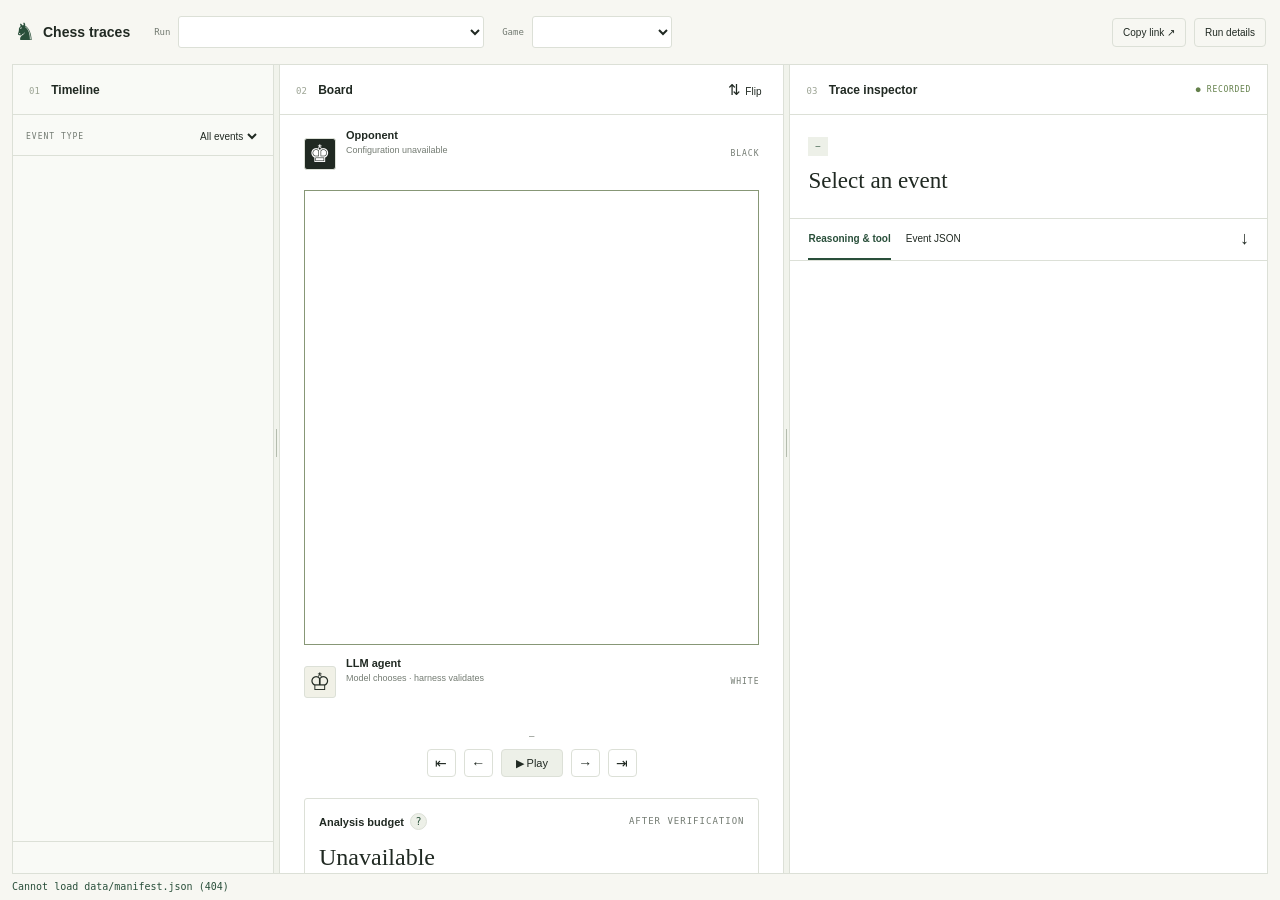
==== research_site/index.html @ 06b9b0dd "feat: add local chess trajectory viewer" ====
<!doctype html>
<html lang="en"><head><meta charset="utf-8"><meta name="viewport" content="width=device-width,initial-scale=1"><title>Chess traces</title><script>location.replace('viewer.html' + location.search + location.hash);</script></head>
<body><a href="viewer.html">Open chess traces</a></body></html>
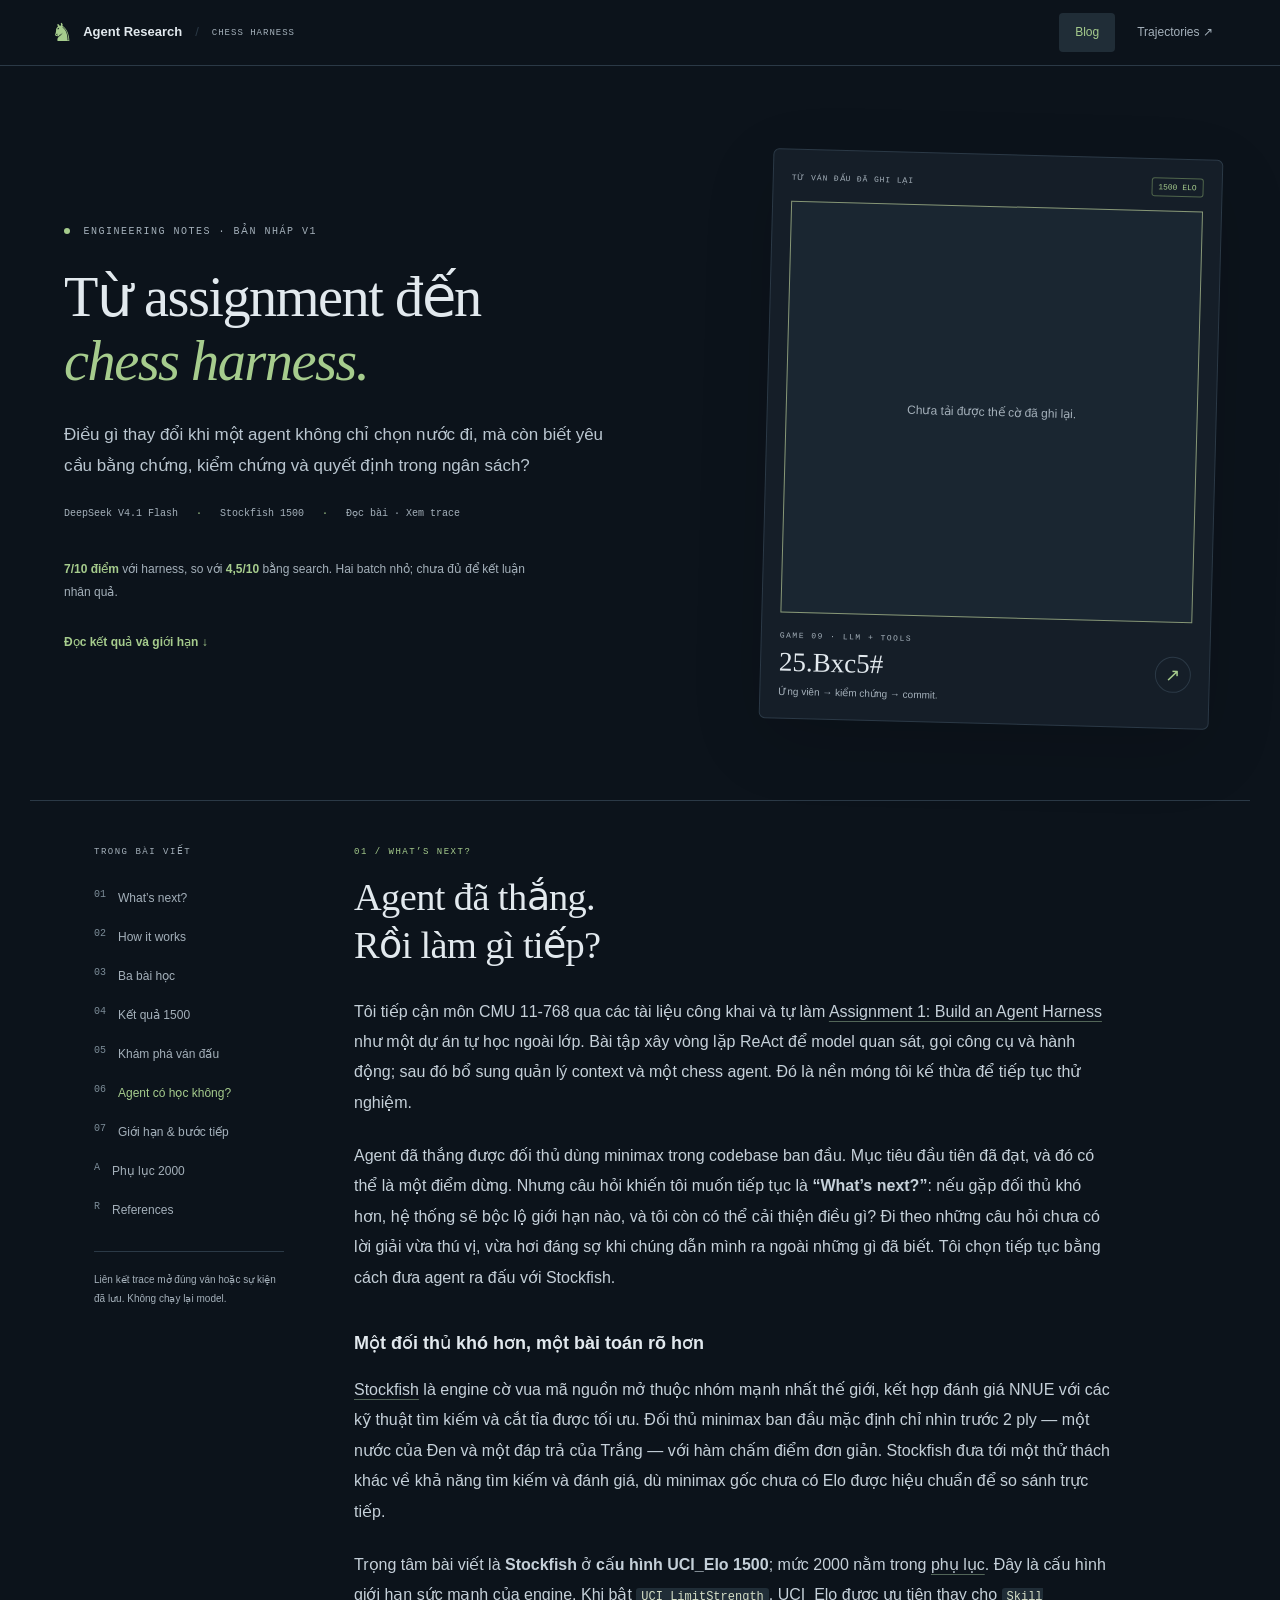
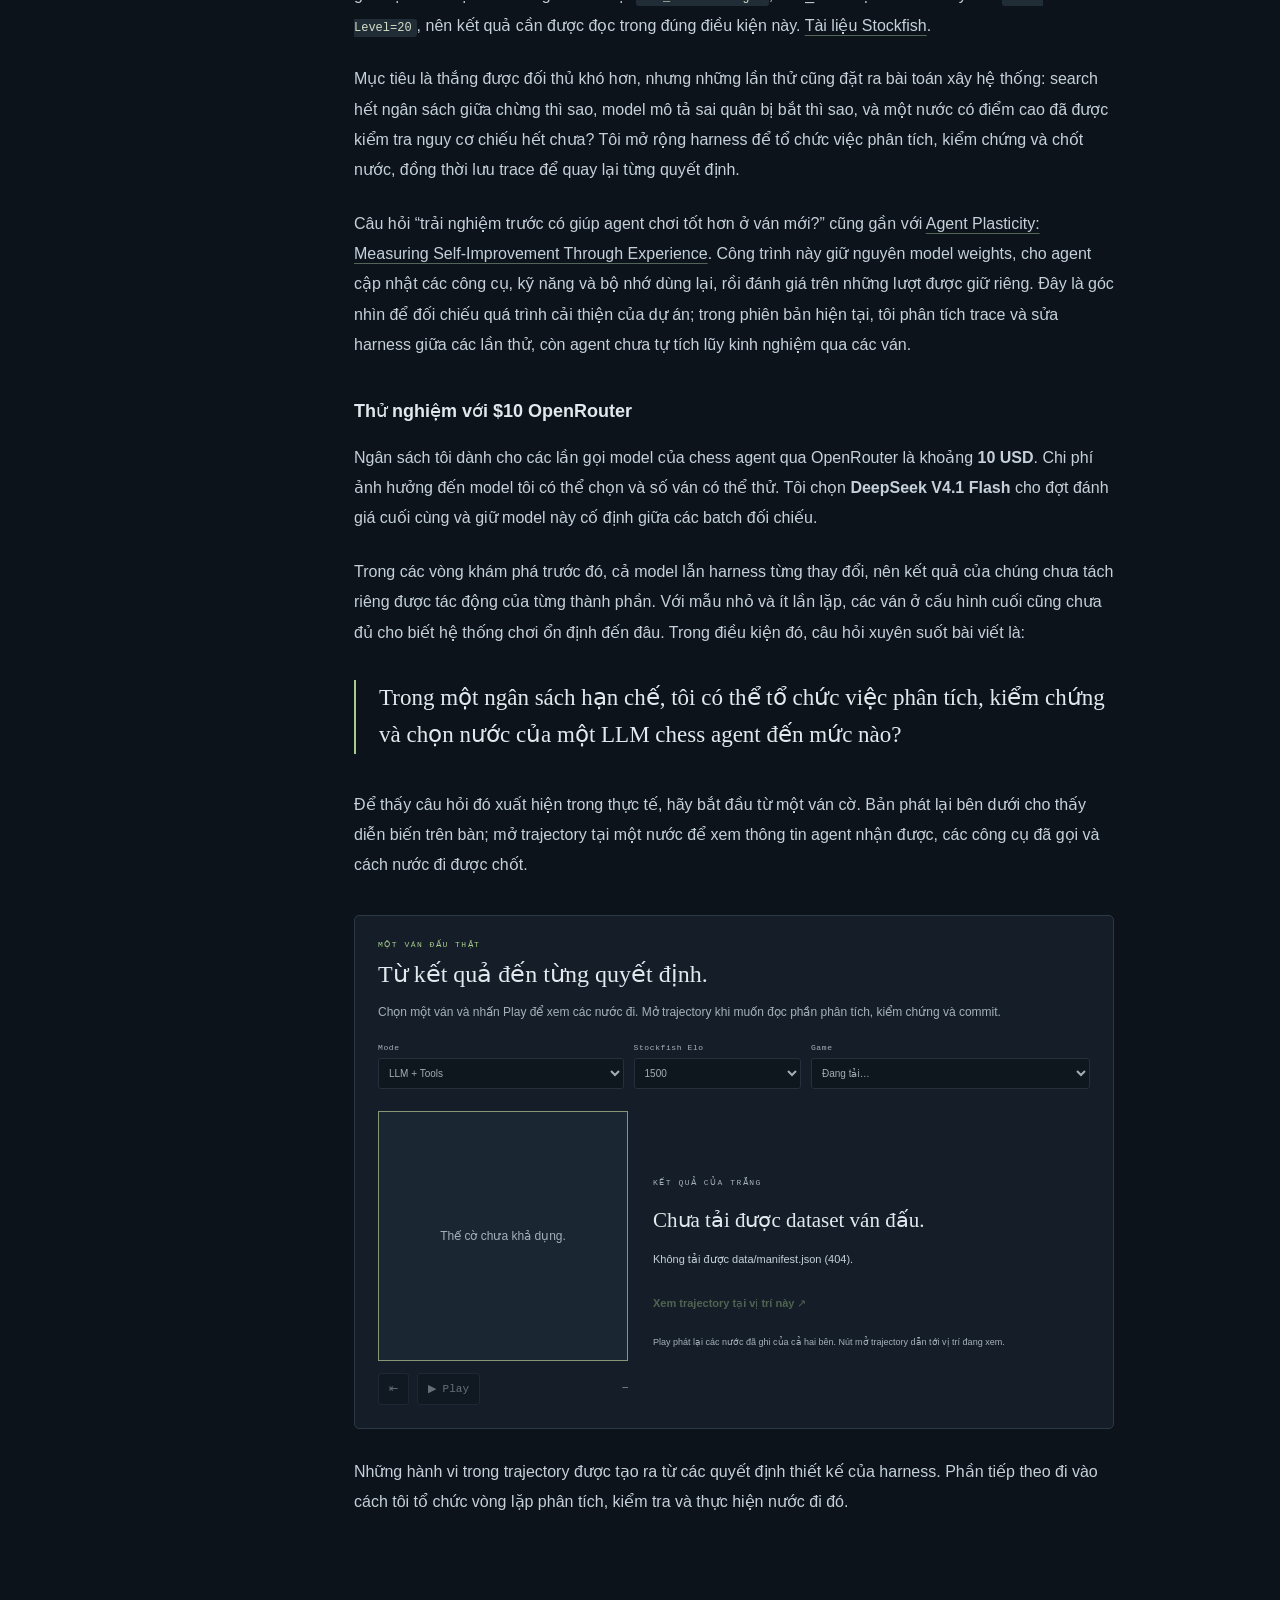
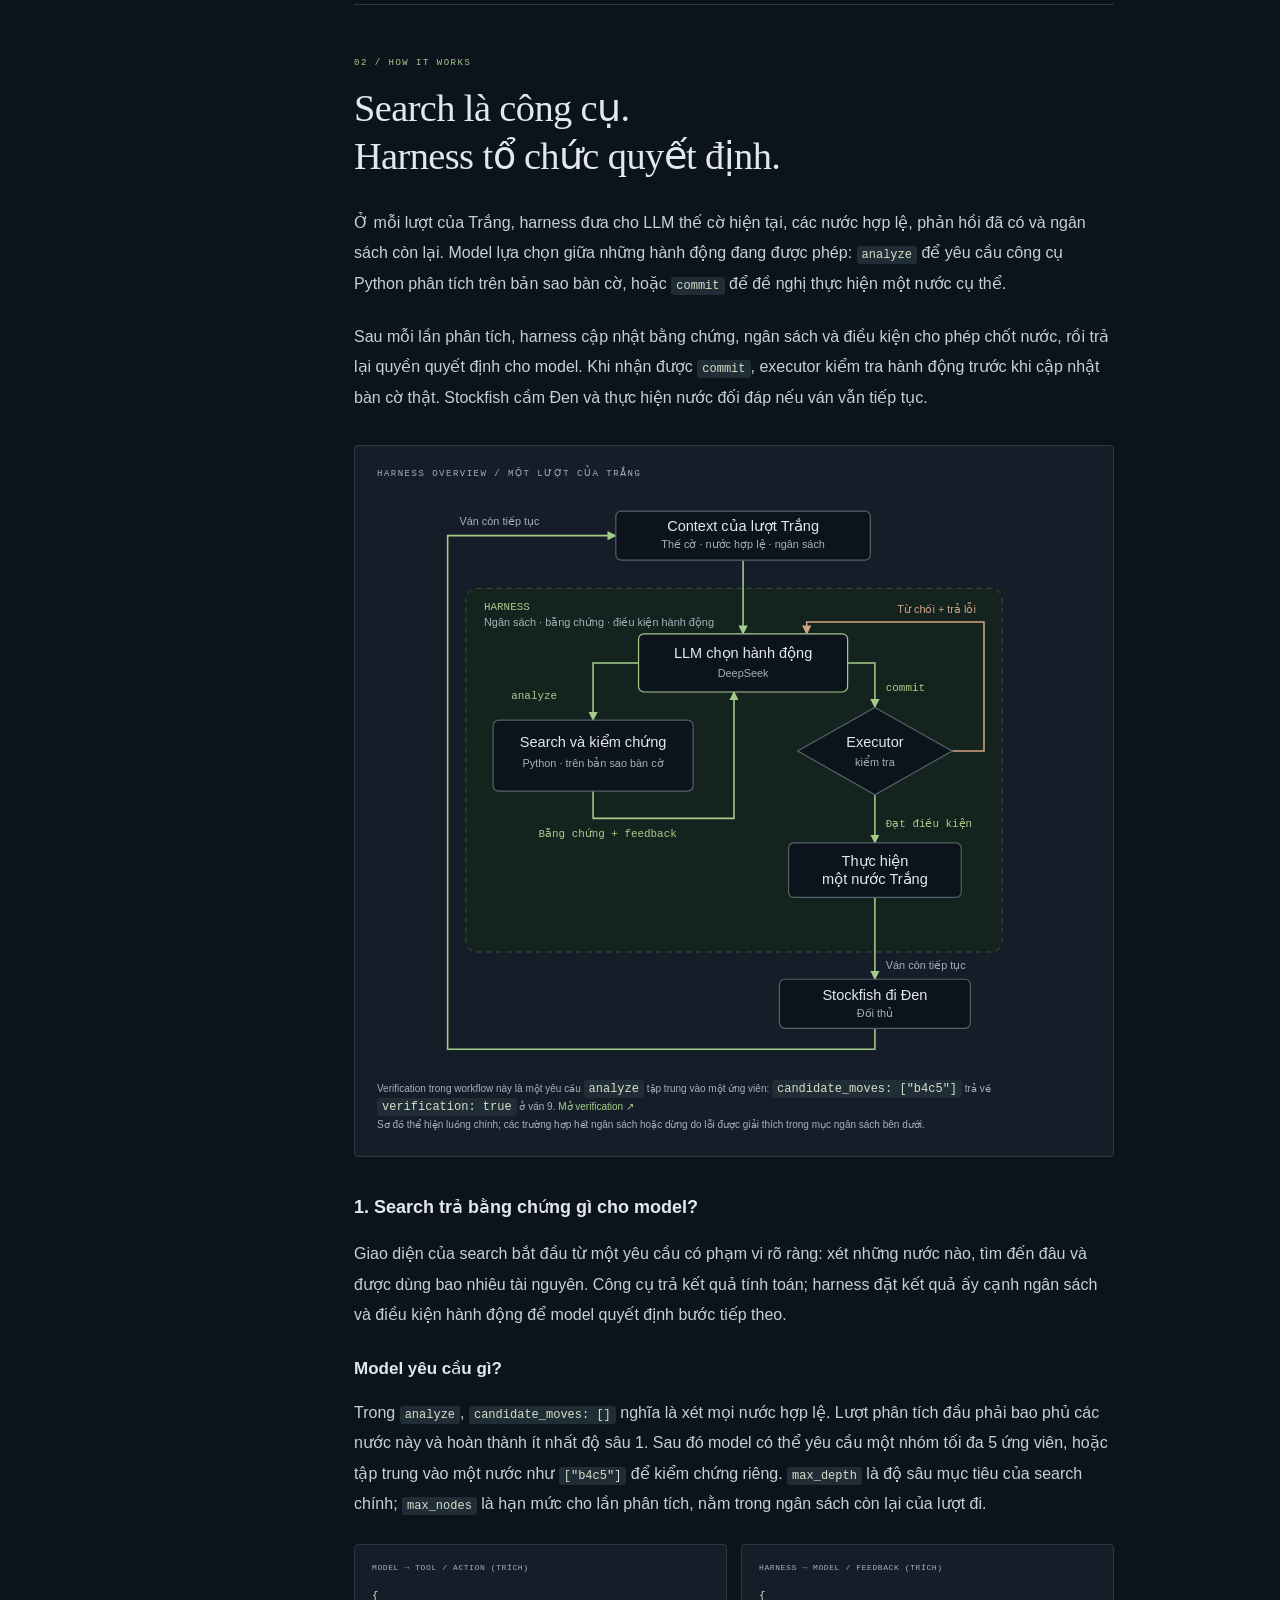
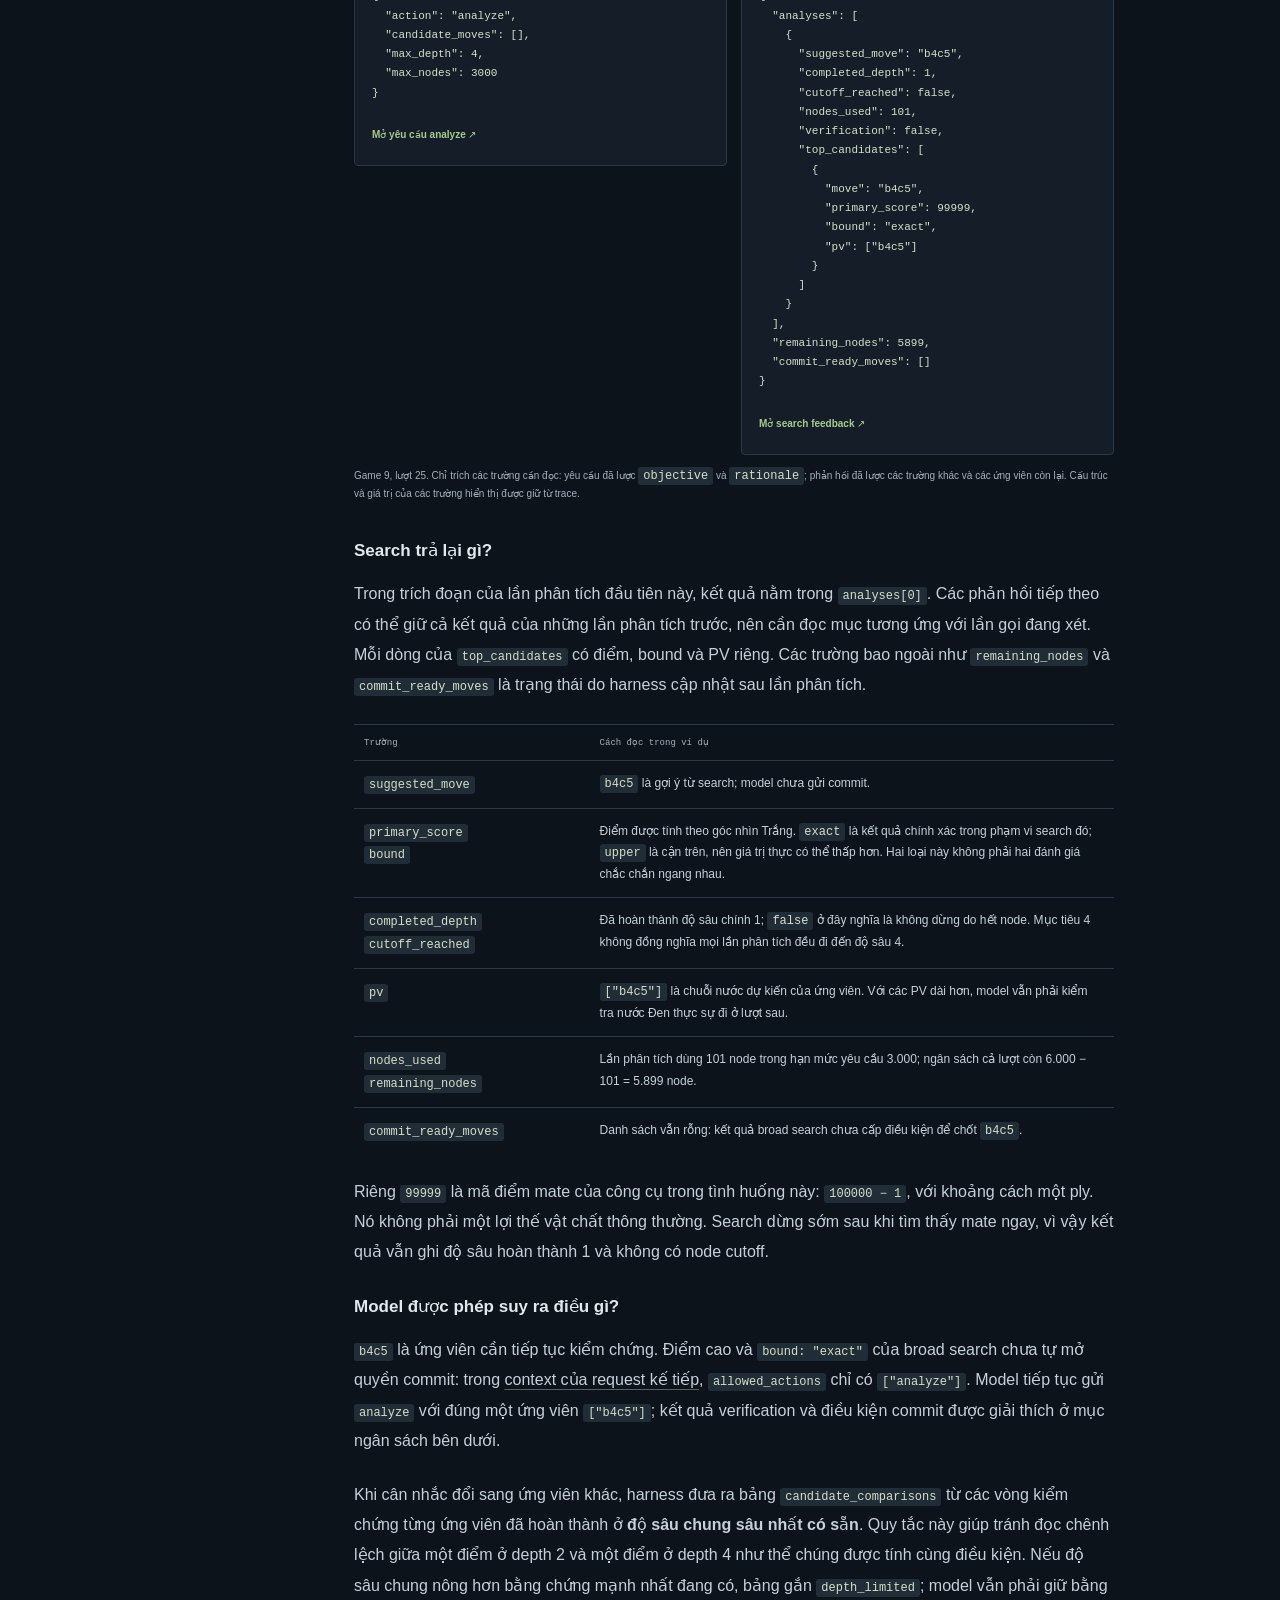
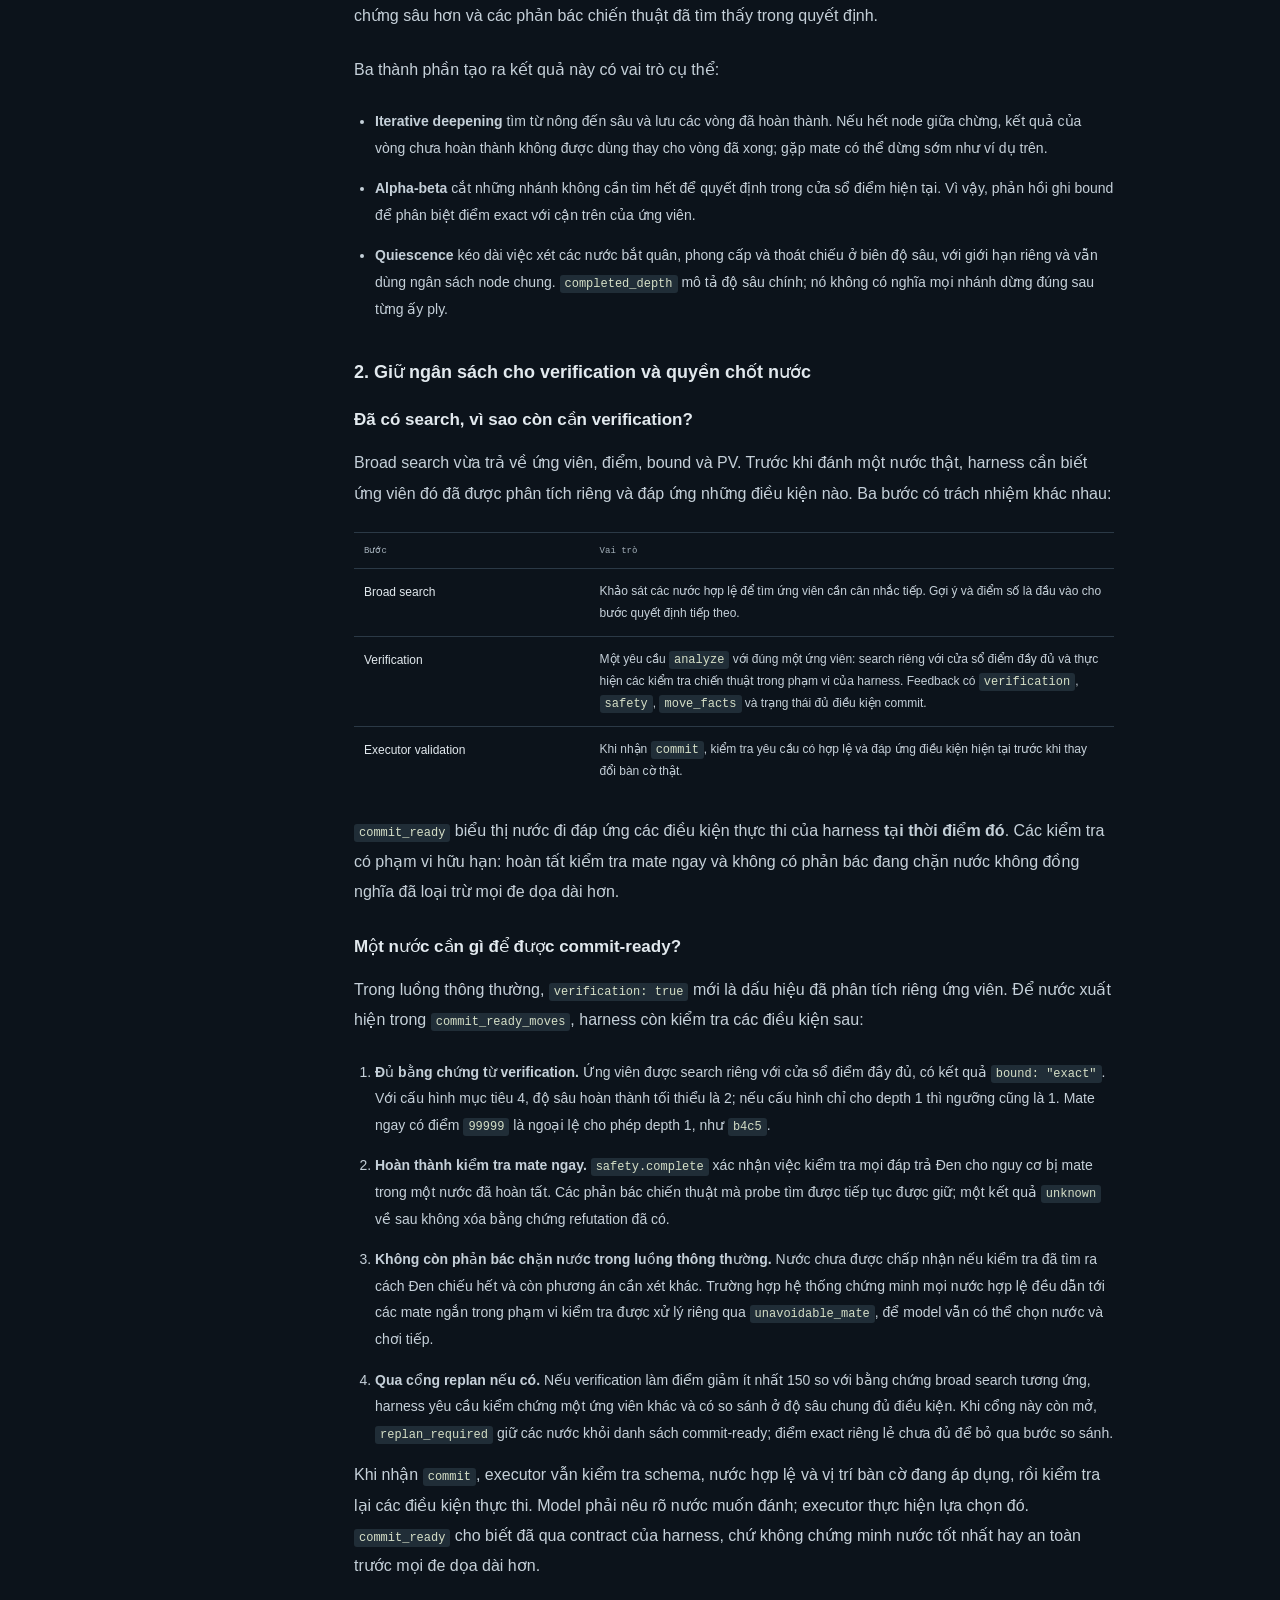
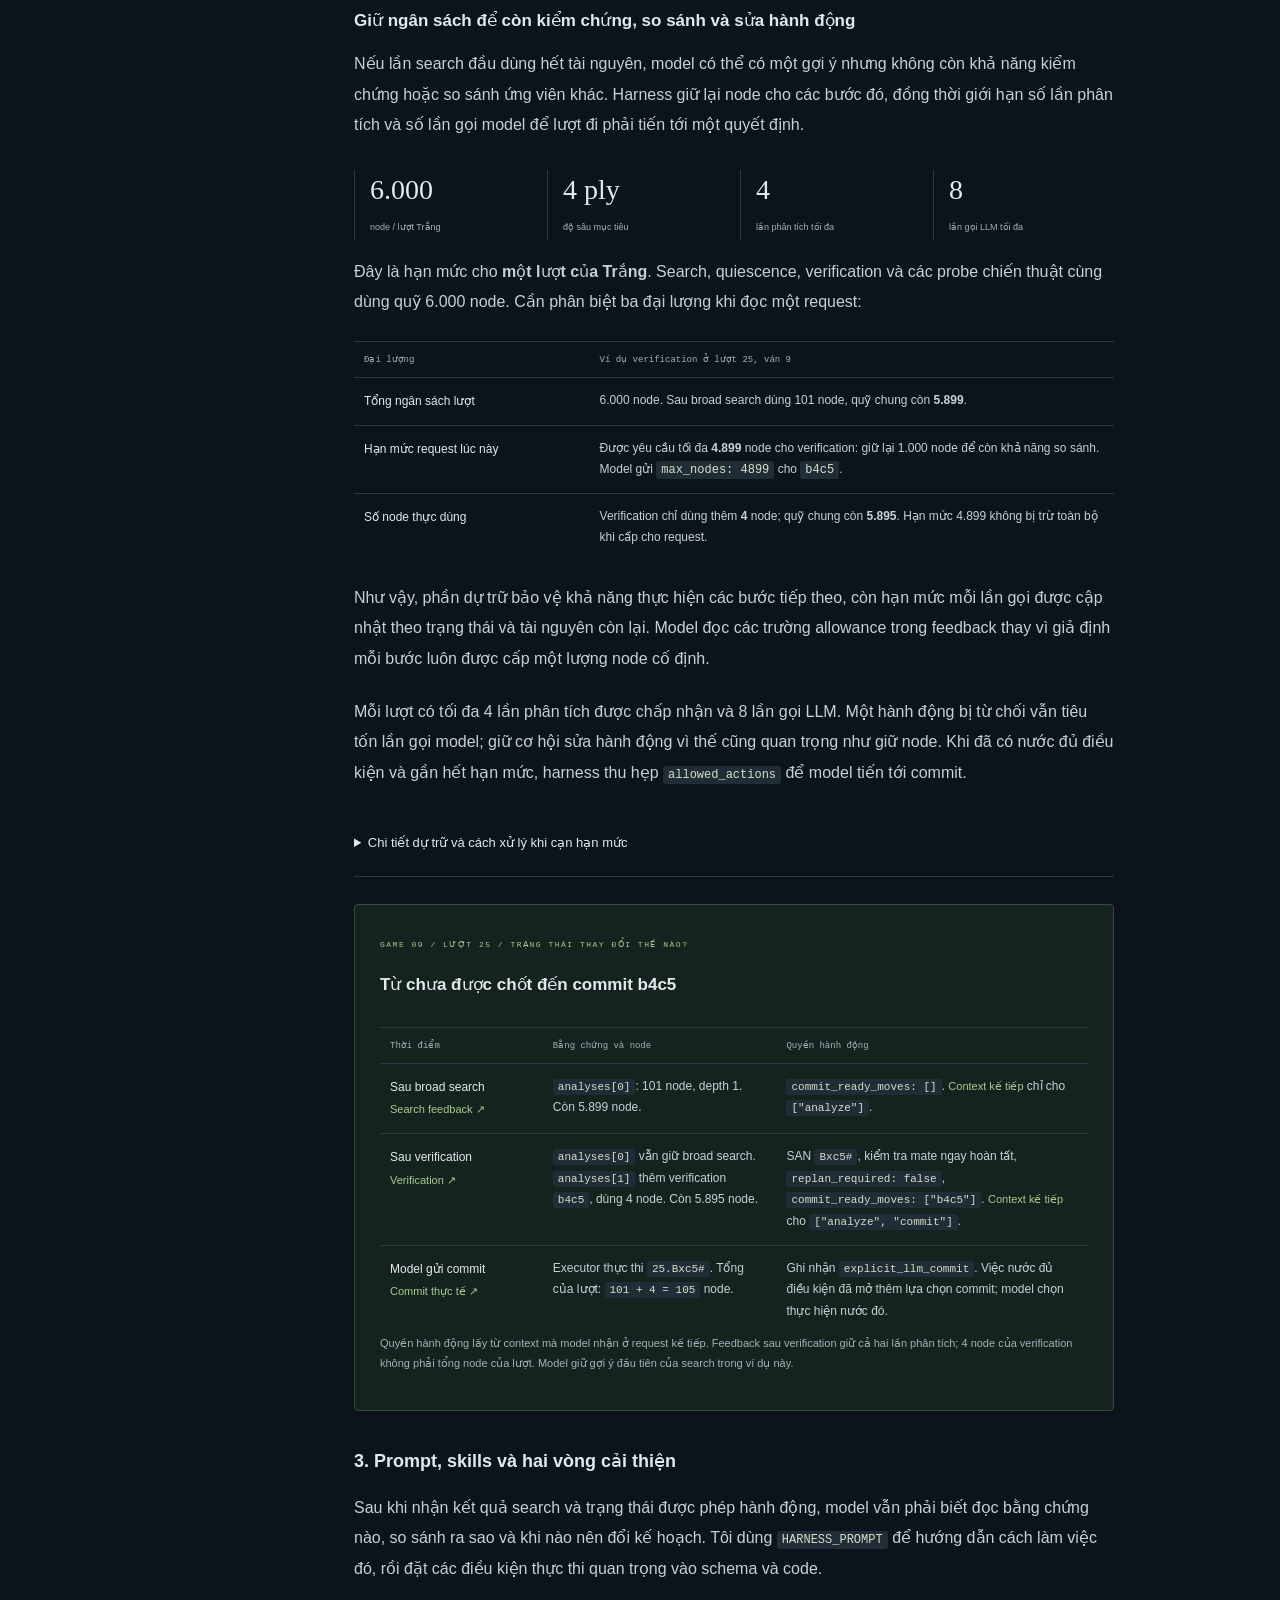
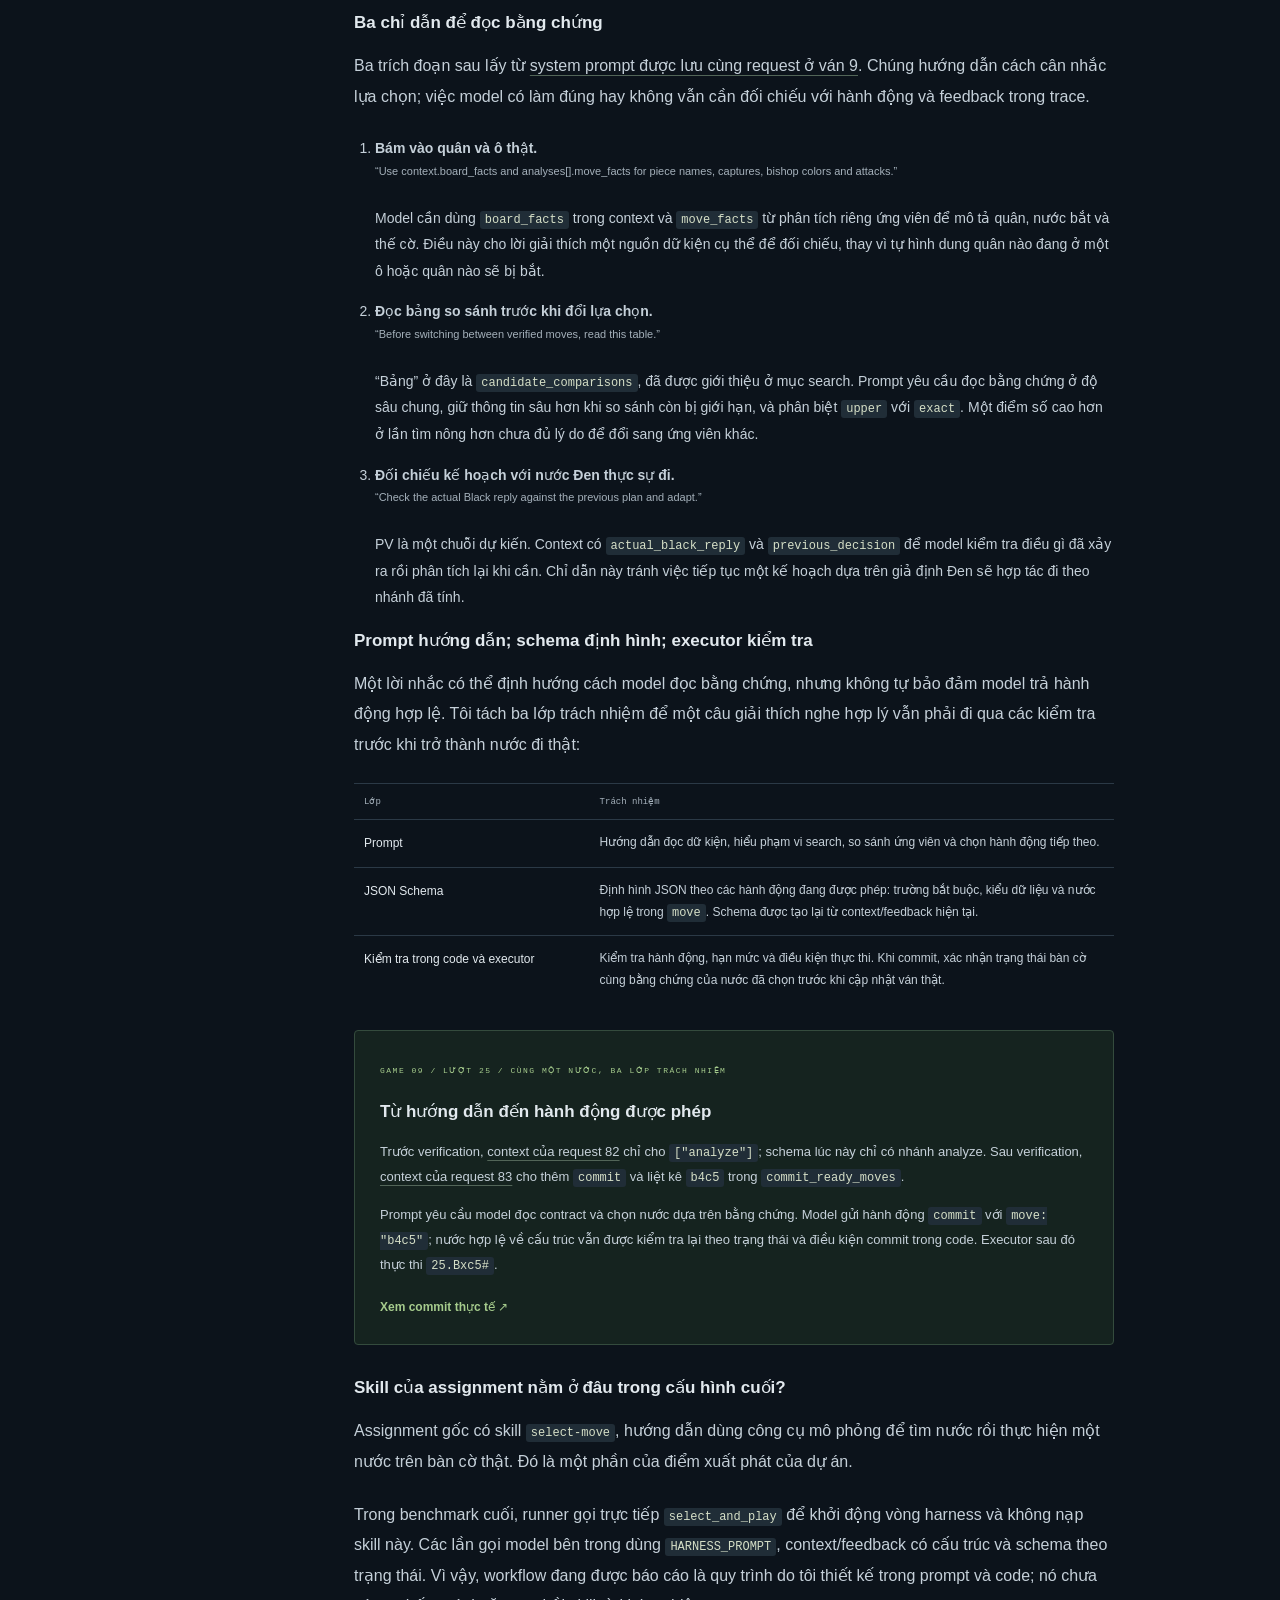
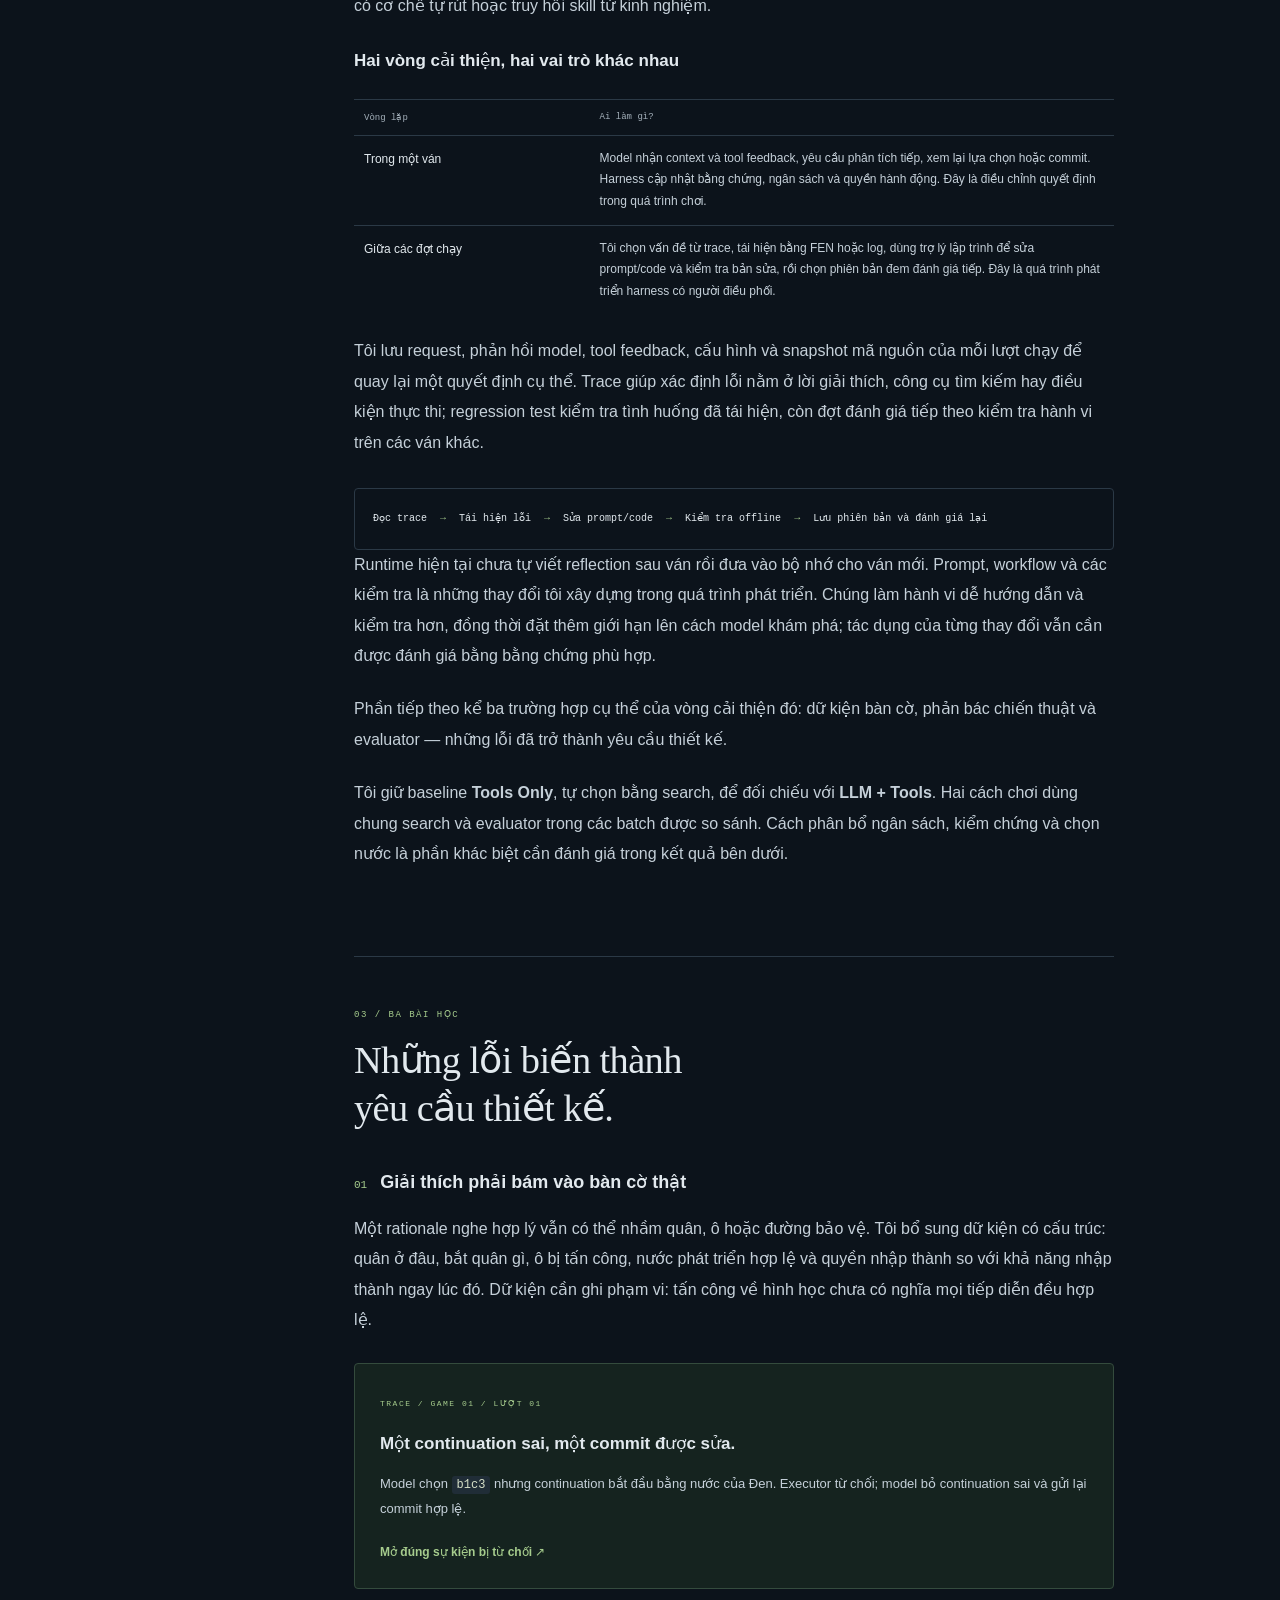
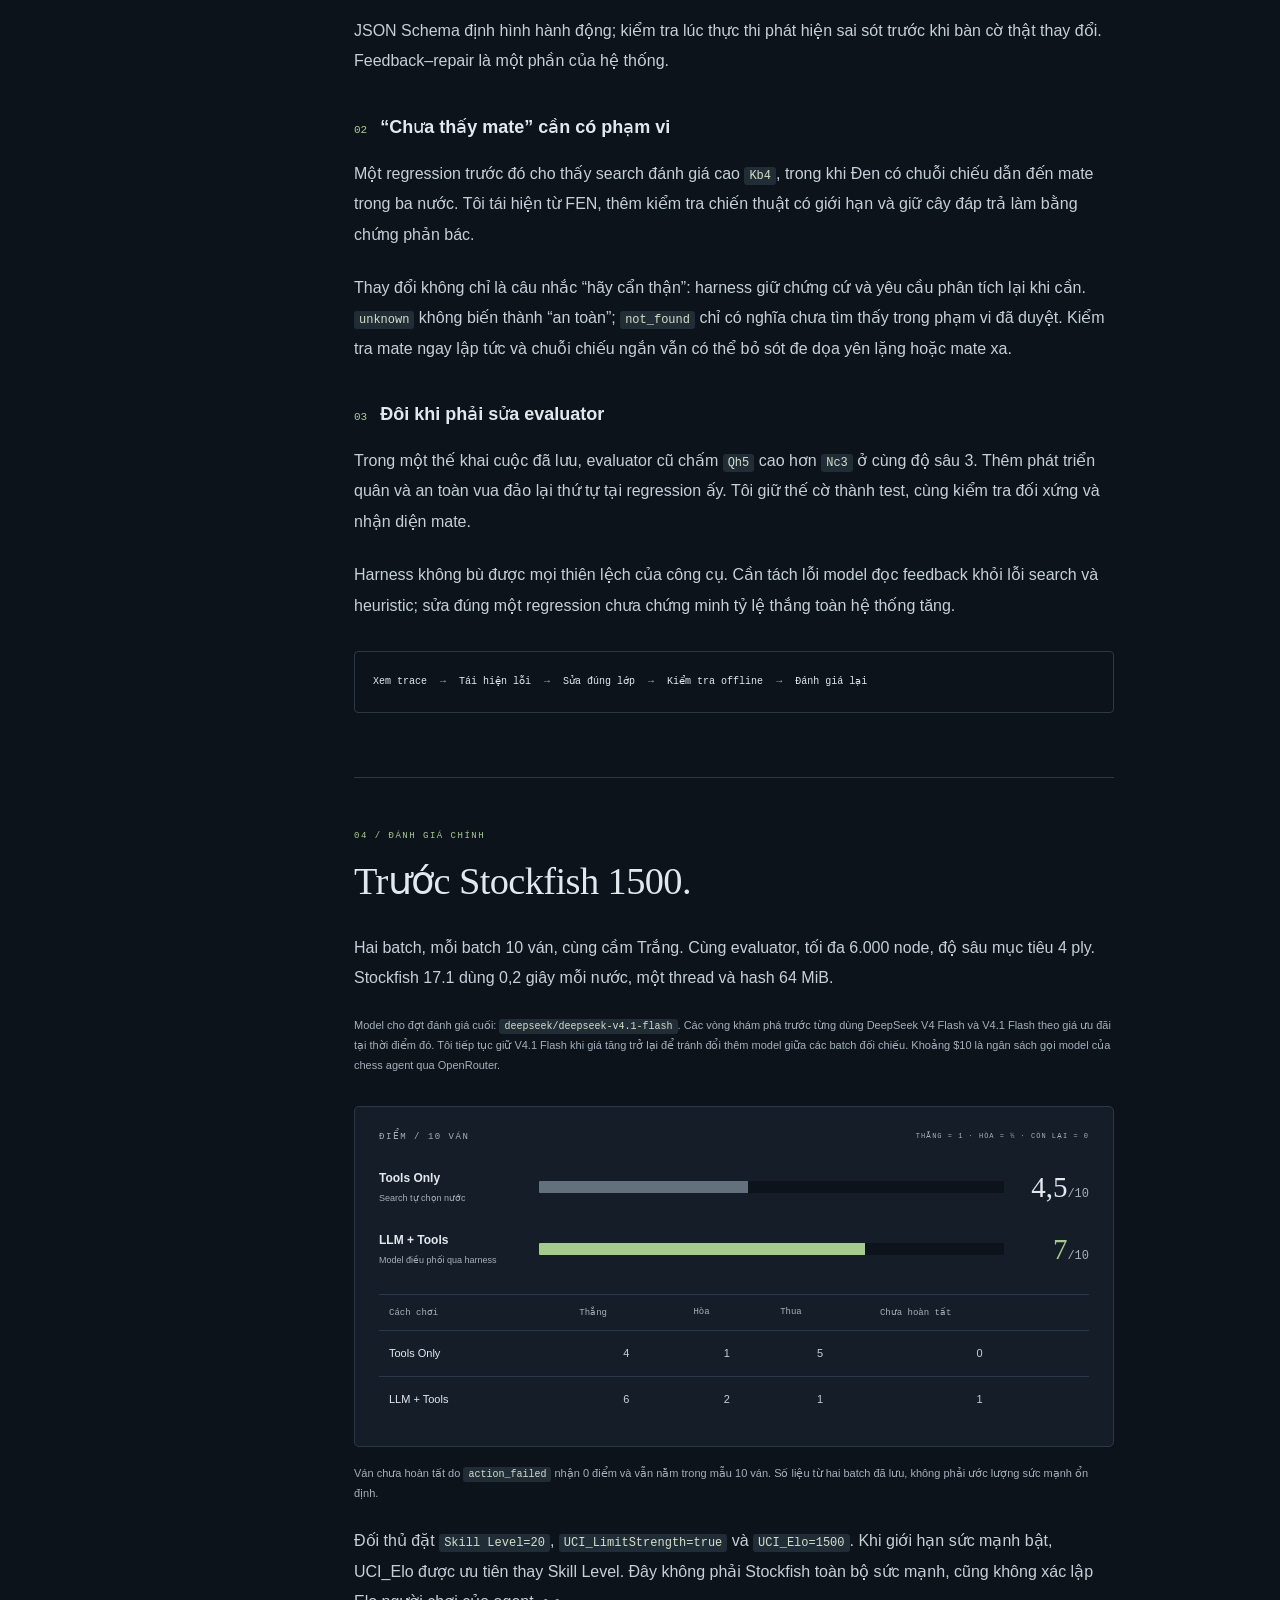
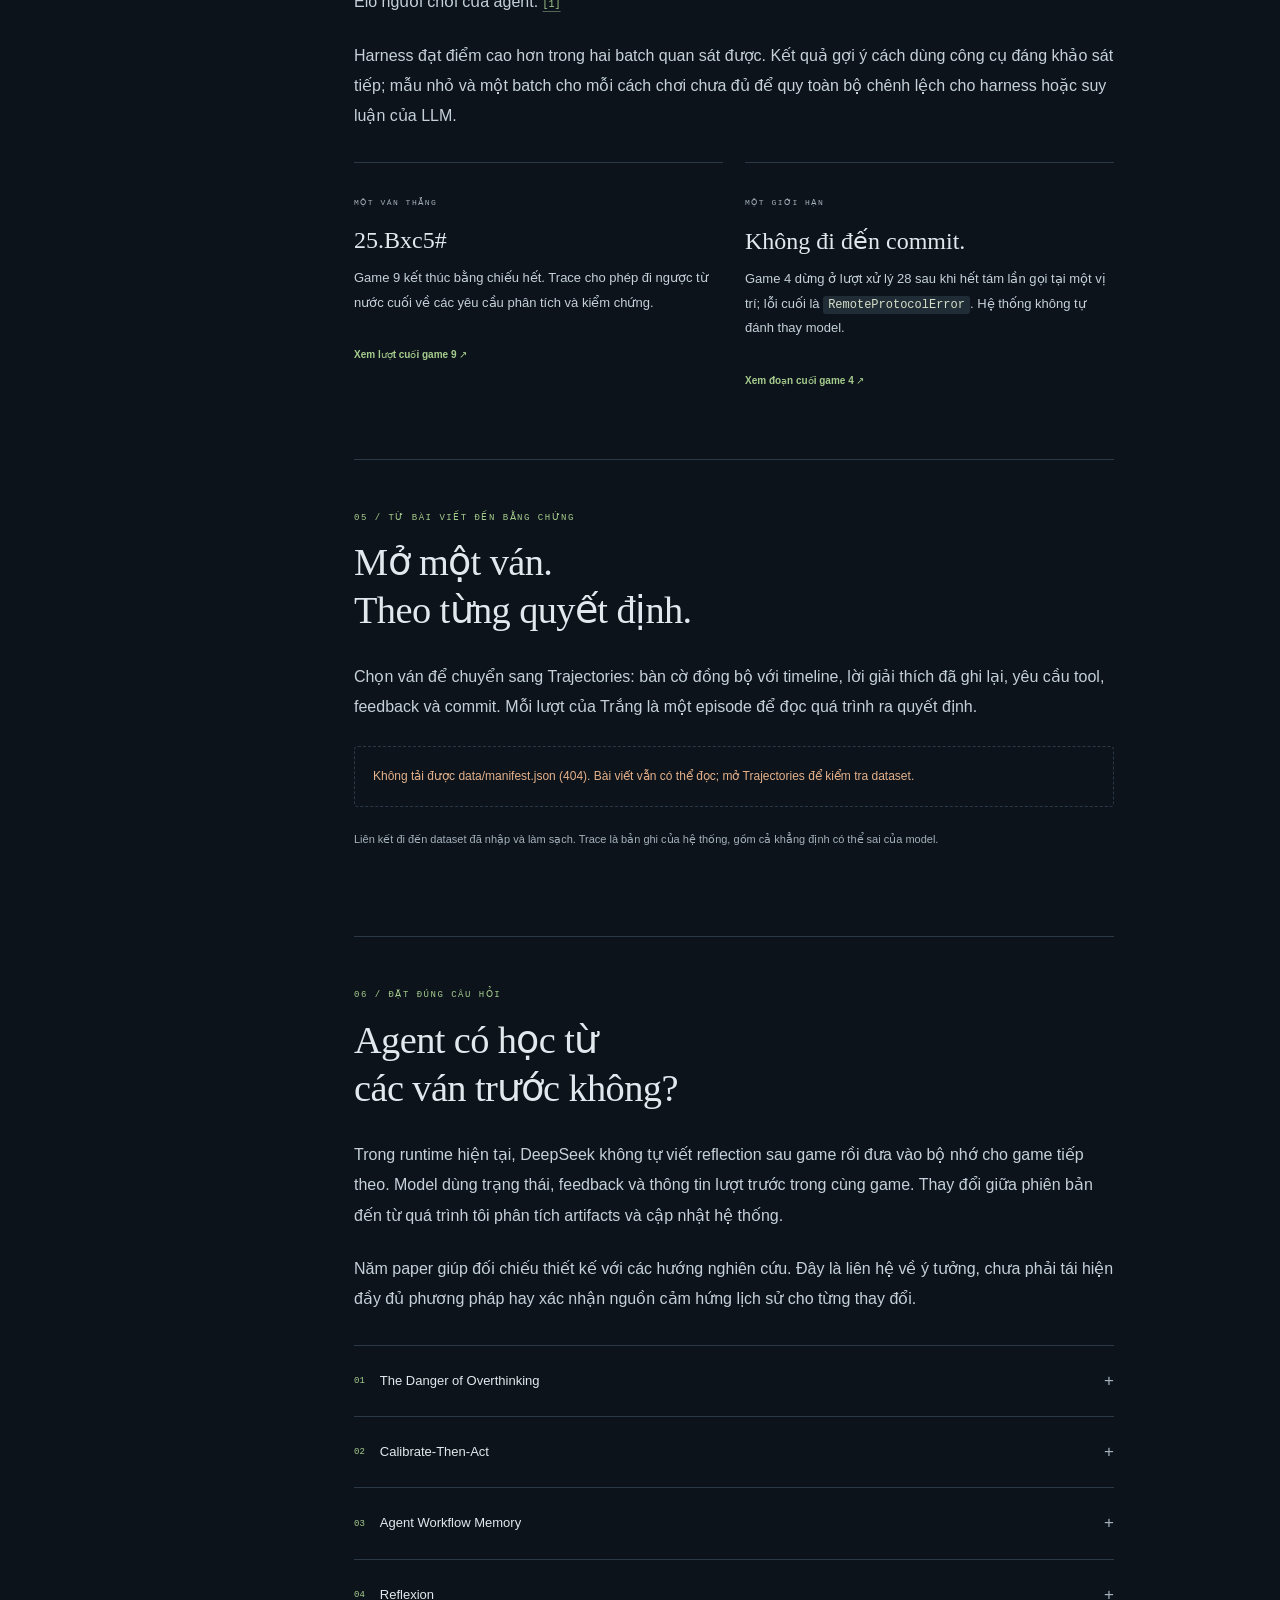
==== commit 02647780: "Save chess research blog and trajectory viewer before standalone split" ====
--- a/research_site/index.html
+++ b/research_site/index.html
@@ -1,3 +1,154 @@
 <!doctype html>
-<html lang="en"><head><meta charset="utf-8"><meta name="viewport" content="width=device-width,initial-scale=1"><title>Chess traces</title><script>location.replace('viewer.html' + location.search + location.hash);</script></head>
-<body><a href="viewer.html">Open chess traces</a></body></html>
+<html lang="vi"><head><meta charset="utf-8"><meta name="viewport" content="width=device-width,initial-scale=1"><meta name="description" content="Từ assignment đến chess harness: DeepSeek điều phối search và kiểm chứng trước Stockfish 1500. Đọc bài viết và khám phá trace từng ván."><title>Từ assignment đến chess harness — Agent Research</title><script>if(['run','game','event'].some(key=>new URLSearchParams(location.hash.slice(1)).has(key)))location.replace('viewer.html'+location.search+location.hash);</script><link rel="stylesheet" href="styles.css?v=28"><link rel="stylesheet" href="shared.css?v=1"><link rel="stylesheet" href="blog.css?v=9"></head>
+<body class="blog-page"><a class="skip-link" href="#article">Đến bài viết</a>
+<header class="site-header"><a class="site-brand" href="index.html"><span aria-hidden="true">♞</span> Agent Research <span class="brand-divider">/</span><small>CHESS HARNESS</small></a><nav class="site-nav" aria-label="Project views"><a href="index.html" aria-current="page">Blog</a><a href="viewer.html">Trajectories ↗</a></nav></header>
+<main id="article"><section class="article-hero" aria-labelledby="article-title"><div class="hero-copy"><p class="eyebrow"><span class="status-dot"></span> ENGINEERING NOTES · BẢN NHÁP V1</p><h1 id="article-title">Từ assignment đến<br><em>chess harness.</em></h1><p class="hero-deck">Điều gì thay đổi khi một agent không chỉ chọn nước đi, mà còn biết yêu cầu bằng chứng, kiểm chứng và quyết định trong ngân sách?</p><div class="article-meta"><span>DeepSeek V4.1 Flash</span><span>Stockfish 1500</span><span>Đọc bài · Xem trace</span></div><p class="hero-finding"><strong>7/10 điểm</strong> với harness, so với <strong>4,5/10</strong> bằng search. Hai batch nhỏ; chưa đủ để kết luận nhân quả.</p><a class="text-link" href="#results">Đọc kết quả và giới hạn ↓</a></div><figure class="hero-evidence"><div class="evidence-topline"><span class="eyebrow">TỪ VÁN ĐẤU ĐÃ GHI LẠI</span><span class="evidence-badge">1500 ELO</span></div><div class="blog-board" id="hero-board" role="img" aria-label="Đang tải thế cờ kết thúc game 9"><p>Đang tải bàn cờ…</p></div><figcaption><div><span class="eyebrow">GAME 09 · LLM + TOOLS</span><strong>25.Bxc5#</strong><span>Ứng viên → kiểm chứng → commit.</span></div><a class="round-link" data-episode="win" href="viewer.html" aria-label="Xem trace nước chiếu hết game 9">↗</a></figcaption></figure></section>
+<div class="article-layout"><aside class="article-toc"><p class="eyebrow">TRONG BÀI VIẾT</p><nav aria-label="Mục lục"><a href="#challenge">01 <span>What’s next?</span></a><a href="#harness">02 <span>How it works</span></a><a href="#lessons">03 <span>Ba bài học</span></a><a href="#results">04 <span>Kết quả 1500</span></a><a href="#episodes">05 <span>Khám phá ván đấu</span></a><a href="#learning">06 <span>Agent có học không?</span></a><a href="#next">07 <span>Giới hạn &amp; bước tiếp</span></a><a href="#appendix">A <span>Phụ lục 2000</span></a><a href="#references">R <span>References</span></a></nav><div class="toc-note">Liên kết trace mở đúng ván hoặc sự kiện đã lưu. Không chạy lại model.</div></aside>
+<article class="article-body">
+<section id="challenge"><p class="section-kicker">01 / WHAT’S NEXT?</p><h2>Agent đã thắng.<br>Rồi làm gì tiếp?</h2>
+<p>Tôi tiếp cận môn CMU 11-768 qua các tài liệu công khai và tự làm <a href="https://github.com/cmu-agents/assignment-1/blob/main/ASSIGNMENT.md">Assignment 1: Build an Agent Harness</a> như một dự án tự học ngoài lớp. Bài tập xây vòng lặp ReAct để model quan sát, gọi công cụ và hành động; sau đó bổ sung quản lý context và một chess agent. Đó là nền móng tôi kế thừa để tiếp tục thử nghiệm.</p>
+<p>Agent đã thắng được đối thủ dùng minimax trong codebase ban đầu. Mục tiêu đầu tiên đã đạt, và đó có thể là một điểm dừng. Nhưng câu hỏi khiến tôi muốn tiếp tục là <strong>“What’s next?”</strong>: nếu gặp đối thủ khó hơn, hệ thống sẽ bộc lộ giới hạn nào, và tôi còn có thể cải thiện điều gì? Đi theo những câu hỏi chưa có lời giải vừa thú vị, vừa hơi đáng sợ khi chúng dẫn mình ra ngoài những gì đã biết. Tôi chọn tiếp tục bằng cách đưa agent ra đấu với Stockfish.</p>
+<h3>Một đối thủ khó hơn, một bài toán rõ hơn</h3>
+<p><a href="https://stockfishchess.org/">Stockfish</a> là engine cờ vua mã nguồn mở thuộc nhóm mạnh nhất thế giới, kết hợp đánh giá NNUE với các kỹ thuật tìm kiếm và cắt tỉa được tối ưu. Đối thủ minimax ban đầu mặc định chỉ nhìn trước 2 ply — một nước của Đen và một đáp trả của Trắng — với hàm chấm điểm đơn giản. Stockfish đưa tới một thử thách khác về khả năng tìm kiếm và đánh giá, dù minimax gốc chưa có Elo được hiệu chuẩn để so sánh trực tiếp.</p>
+<p>Trọng tâm bài viết là <strong>Stockfish ở cấu hình UCI_Elo 1500</strong>; mức 2000 nằm trong <a href="#appendix">phụ lục</a>. Đây là cấu hình giới hạn sức mạnh của engine. Khi bật <code>UCI_LimitStrength</code>, UCI_Elo được ưu tiên thay cho <code>Skill Level=20</code>, nên kết quả cần được đọc trong đúng điều kiện này. <a href="https://official-stockfish.github.io/docs/stockfish-wiki/Stockfish-FAQ.html#how-do-skill-level-and-uci_elo-work">Tài liệu Stockfish</a>.</p>
+<p>Mục tiêu là thắng được đối thủ khó hơn, nhưng những lần thử cũng đặt ra bài toán xây hệ thống: search hết ngân sách giữa chừng thì sao, model mô tả sai quân bị bắt thì sao, và một nước có điểm cao đã được kiểm tra nguy cơ chiếu hết chưa? Tôi mở rộng harness để tổ chức việc phân tích, kiểm chứng và chốt nước, đồng thời lưu trace để quay lại từng quyết định.</p>
+<p>Câu hỏi “trải nghiệm trước có giúp agent chơi tốt hơn ở ván mới?” cũng gần với <a href="https://arxiv.org/html/2610.08902v1">Agent Plasticity: Measuring Self-Improvement Through Experience</a>. Công trình này giữ nguyên model weights, cho agent cập nhật các công cụ, kỹ năng và bộ nhớ dùng lại, rồi đánh giá trên những lượt được giữ riêng. Đây là góc nhìn để đối chiếu quá trình cải thiện của dự án; trong phiên bản hiện tại, tôi phân tích trace và sửa harness giữa các lần thử, còn agent chưa tự tích lũy kinh nghiệm qua các ván.</p>
+<h3>Thử nghiệm với $10 OpenRouter</h3>
+<p>Ngân sách tôi dành cho các lần gọi model của chess agent qua OpenRouter là khoảng <strong>10 USD</strong>. Chi phí ảnh hưởng đến model tôi có thể chọn và số ván có thể thử. Tôi chọn <strong>DeepSeek V4.1 Flash</strong> cho đợt đánh giá cuối cùng và giữ model này cố định giữa các batch đối chiếu.</p>
+<p>Trong các vòng khám phá trước đó, cả model lẫn harness từng thay đổi, nên kết quả của chúng chưa tách riêng được tác động của từng thành phần. Với mẫu nhỏ và ít lần lặp, các ván ở cấu hình cuối cũng chưa đủ cho biết hệ thống chơi ổn định đến đâu. Trong điều kiện đó, câu hỏi xuyên suốt bài viết là:</p>
+<blockquote>Trong một ngân sách hạn chế, tôi có thể tổ chức việc phân tích, kiểm chứng và chọn nước của một LLM chess agent đến mức nào?</blockquote>
+<p>Để thấy câu hỏi đó xuất hiện trong thực tế, hãy bắt đầu từ một ván cờ. Bản phát lại bên dưới cho thấy diễn biến trên bàn; mở trajectory tại một nước để xem thông tin agent nhận được, các công cụ đã gọi và cách nước đi được chốt.</p>
+<div class="episode-preview" id="episode-preview" data-blog-section="episode-preview" aria-labelledby="preview-heading">
+<div class="preview-heading"><p class="eyebrow">MỘT VÁN ĐẤU THẬT</p><h3 id="preview-heading">Từ kết quả đến từng quyết định.</h3><p>Chọn một ván và nhấn Play để xem các nước đi. Mở trajectory khi muốn đọc phần phân tích, kiểm chứng và commit.</p></div>
+<div class="preview-controls"><label for="preview-mode">Mode<select id="preview-mode" disabled><option value="harness">LLM + Tools</option><option value="search">Tools Only</option></select></label><label for="preview-elo">Stockfish Elo<select id="preview-elo" disabled><option value="1500">1500</option><option value="2000">2000</option></select></label><label for="preview-game">Game<select id="preview-game" disabled><option>Đang tải…</option></select></label></div>
+<div class="preview-content"><div class="preview-player"><div class="blog-board" id="preview-board" role="img" aria-label="Đang tải thế cờ đã ghi lại"><p>Đang tải thế cờ…</p></div><div class="preview-playback" role="group" aria-label="Phát lại bàn cờ"><button id="preview-reset" type="button" aria-label="Về đầu ván" title="Về đầu ván" disabled>⇤</button><button id="preview-play" type="button" aria-label="Phát lại ván đấu" aria-pressed="false" disabled>▶ Play</button><span id="preview-progress" aria-label="Tiến độ phát lại">—</span></div></div><div class="preview-description"><span class="eyebrow">KẾT QUẢ CỦA TRẮNG</span><h4 id="preview-status" role="status" aria-live="polite">Đang tải ván đấu…</h4><p id="preview-note"></p><a class="text-link preview-link" id="preview-link" role="link" aria-disabled="true">Xem trajectory tại vị trí này ↗</a><p class="preview-footnote">Play phát lại các nước đã ghi của cả hai bên. Nút mở trajectory dẫn tới vị trí đang xem.</p></div></div>
+</div>
+<p class="preview-transition">Những hành vi trong trajectory được tạo ra từ các quyết định thiết kế của harness. Phần tiếp theo đi vào cách tôi tổ chức vòng lặp phân tích, kiểm tra và thực hiện nước đi đó.</p></section>
+<section id="harness"><p class="section-kicker">02 / HOW IT WORKS</p><h2>Search là công cụ.<br>Harness tổ chức quyết định.</h2>
+<p>Ở mỗi lượt của Trắng, harness đưa cho LLM thế cờ hiện tại, các nước hợp lệ, phản hồi đã có và ngân sách còn lại. Model lựa chọn giữa những hành động đang được phép: <code>analyze</code> để yêu cầu công cụ Python phân tích trên bản sao bàn cờ, hoặc <code>commit</code> để đề nghị thực hiện một nước cụ thể.</p>
+<p>Sau mỗi lần phân tích, harness cập nhật bằng chứng, ngân sách và điều kiện cho phép chốt nước, rồi trả lại quyền quyết định cho model. Khi nhận được <code>commit</code>, executor kiểm tra hành động trước khi cập nhật bàn cờ thật. Stockfish cầm Đen và thực hiện nước đối đáp nếu ván vẫn tiếp tục.</p>
+<figure class="workflow-figure"><div class="workflow-title"><span class="eyebrow">HARNESS OVERVIEW / MỘT LƯỢT CỦA TRẮNG</span></div>
+<div class="harness-diagram" tabindex="0" role="region" aria-label="Sơ đồ vòng quyết định của harness; có thể cuộn ngang trên màn hình nhỏ">
+<svg class="harness-flow" viewBox="0 0 660 620" xmlns="http://www.w3.org/2000/svg" role="img" aria-labelledby="harness-flow-title harness-flow-desc">
+<title id="harness-flow-title">Vòng phân tích và nhánh thực thi của chess harness</title>
+<desc id="harness-flow-desc">Context đi tới LLM. Trong harness, analyze dẫn tới search trên bản sao rồi trả bằng chứng và feedback về LLM. Commit đi riêng qua executor: nếu bị từ chối, lỗi quay về LLM; nếu đạt điều kiện, executor thực hiện một nước Trắng. Khi ván còn tiếp tục, Stockfish đi Đen rồi cập nhật context cho lượt sau. Harness quản lý ngân sách, bằng chứng và điều kiện hành động.</desc>
+<defs><marker id="harness-flow-arrow" viewBox="0 0 10 10" refX="9" refY="5" markerWidth="6" markerHeight="6" orient="auto-start-reverse"><path d="M 0 0 L 10 5 L 0 10 z" fill="currentColor"/></marker><marker id="harness-flow-reject" viewBox="0 0 10 10" refX="9" refY="5" markerWidth="6" markerHeight="6" orient="auto-start-reverse"><path d="M 0 0 L 10 5 L 0 10 z" fill="#d0a483"/></marker></defs>
+<rect class="flow-envelope" x="35" y="95" width="590" height="400" rx="12"/>
+<text class="flow-label" x="55" y="119">HARNESS</text><text class="flow-muted" x="55" y="136">Ngân sách · bằng chứng · điều kiện hành động</text>
+<g class="flow-paths">
+<path d="M 340 64 V 145"/>
+<path d="M 225 177 H 175 V 240"/>
+<path d="M 175 318 V 348 H 330 V 209"/>
+<path d="M 455 177 H 485 V 226"/>
+<path class="flow-reject" d="M 570 274 H 605 V 132 H 410 V 145"/>
+<path d="M 485 322 V 375"/>
+<path d="M 485 435 V 525"/>
+<path d="M 485 579 V 602 H 15 V 37 H 200"/>
+</g>
+<rect class="flow-box" x="200" y="10" width="280" height="54" rx="6"/><text class="flow-text flow-center" x="340" y="32">Context của lượt Trắng</text><text class="flow-muted flow-center" x="340" y="51">Thế cờ · nước hợp lệ · ngân sách</text>
+<rect class="flow-box flow-model" x="225" y="145" width="230" height="64" rx="6"/><text class="flow-text flow-center" x="340" y="172">LLM chọn hành động</text><text class="flow-muted flow-center" x="340" y="193">DeepSeek</text>
+<rect class="flow-box" x="65" y="240" width="220" height="78" rx="6"/><text class="flow-text flow-center" x="175" y="269">Search và kiểm chứng</text><text class="flow-muted flow-center" x="175" y="292">Python · trên bản sao bàn cờ</text>
+<path class="flow-box" d="M 485 226 L 570 274 L 485 322 L 400 274 Z"/><text class="flow-text flow-center" x="485" y="270">Executor</text><text class="flow-muted flow-center" x="485" y="290">kiểm tra</text>
+<rect class="flow-box" x="390" y="375" width="190" height="60" rx="6"/><text class="flow-text flow-center" x="485" y="400">Thực hiện</text><text class="flow-text flow-center" x="485" y="420">một nước Trắng</text>
+<rect class="flow-box" x="380" y="525" width="210" height="54" rx="6"/><text class="flow-text flow-center" x="485" y="548">Stockfish đi Đen</text><text class="flow-muted flow-center" x="485" y="567">Đối thủ</text>
+<text class="flow-label" x="85" y="217">analyze</text>
+<text class="flow-label" x="115" y="369">Bằng chứng + feedback</text>
+<text class="flow-label" x="497" y="208">commit</text>
+<text class="flow-error" x="596" y="122" text-anchor="end">Từ chối + trả lỗi</text>
+<text class="flow-label" x="497" y="357">Đạt điều kiện</text>
+<text class="flow-muted" x="497" y="514">Ván còn tiếp tục</text>
+<text class="flow-muted" x="28" y="25">Ván còn tiếp tục</text>
+</svg></div>
+<figcaption>Verification trong workflow này là một yêu cầu <code>analyze</code> tập trung vào một ứng viên: <code>candidate_moves: ["b4c5"]</code> trả về <code>verification: true</code> ở ván 9. <a href="viewer.html#run=benchmark-report-1500-harness&amp;game=game_9&amp;event=harness-trace-jsonl-82-verification">Mở verification ↗</a><br>Sơ đồ thể hiện luồng chính; các trường hợp hết ngân sách hoặc dừng do lỗi được giải thích trong mục ngân sách bên dưới.</figcaption></figure>
+<h3 id="search-interface">1. Search trả bằng chứng gì cho model?</h3>
+<p>Giao diện của search bắt đầu từ một yêu cầu có phạm vi rõ ràng: xét những nước nào, tìm đến đâu và được dùng bao nhiêu tài nguyên. Công cụ trả kết quả tính toán; harness đặt kết quả ấy cạnh ngân sách và điều kiện hành động để model quyết định bước tiếp theo.</p>
+<h4>Model yêu cầu gì?</h4>
+<p>Trong <code>analyze</code>, <code>candidate_moves: []</code> nghĩa là xét mọi nước hợp lệ. Lượt phân tích đầu phải bao phủ các nước này và hoàn thành ít nhất độ sâu 1. Sau đó model có thể yêu cầu một nhóm tối đa 5 ứng viên, hoặc tập trung vào một nước như <code>["b4c5"]</code> để kiểm chứng riêng. <code>max_depth</code> là độ sâu mục tiêu của search chính; <code>max_nodes</code> là hạn mức cho lần phân tích, nằm trong ngân sách còn lại của lượt đi.</p>
+<figure class="search-example"><div class="search-io"><div class="search-io-card"><p class="eyebrow">MODEL → TOOL / ACTION (TRÍCH)</p><pre><code id="search-request-json">{
+  &quot;action&quot;: &quot;analyze&quot;,
+  &quot;candidate_moves&quot;: [],
+  &quot;max_depth&quot;: 4,
+  &quot;max_nodes&quot;: 3000
+}</code></pre><a class="text-link" href="viewer.html#run=benchmark-report-1500-harness&amp;game=game_9&amp;event=harness-trace-jsonl-81-tool_call">Mở yêu cầu analyze ↗</a></div><div class="search-io-card"><p class="eyebrow">HARNESS → MODEL / FEEDBACK (TRÍCH)</p><pre><code id="search-response-json">{
+  &quot;analyses&quot;: [
+    {
+      &quot;suggested_move&quot;: &quot;b4c5&quot;,
+      &quot;completed_depth&quot;: 1,
+      &quot;cutoff_reached&quot;: false,
+      &quot;nodes_used&quot;: 101,
+      &quot;verification&quot;: false,
+      &quot;top_candidates&quot;: [
+        {
+          &quot;move&quot;: &quot;b4c5&quot;,
+          &quot;primary_score&quot;: 99999,
+          &quot;bound&quot;: &quot;exact&quot;,
+          &quot;pv&quot;: [&quot;b4c5&quot;]
+        }
+      ]
+    }
+  ],
+  &quot;remaining_nodes&quot;: 5899,
+  &quot;commit_ready_moves&quot;: []
+}</code></pre><a class="text-link" href="viewer.html#run=benchmark-report-1500-harness&amp;game=game_9&amp;event=harness-trace-jsonl-81-tool_result">Mở search feedback ↗</a></div></div><figcaption>Game 9, lượt 25. Chỉ trích các trường cần đọc: yêu cầu đã lược <code>objective</code> và <code>rationale</code>; phản hồi đã lược các trường khác và các ứng viên còn lại. Cấu trúc và giá trị của các trường hiển thị được giữ từ trace.</figcaption></figure>
+<h4>Search trả lại gì?</h4>
+<p>Trong trích đoạn của lần phân tích đầu tiên này, kết quả nằm trong <code>analyses[0]</code>. Các phản hồi tiếp theo có thể giữ cả kết quả của những lần phân tích trước, nên cần đọc mục tương ứng với lần gọi đang xét. Mỗi dòng của <code>top_candidates</code> có điểm, bound và PV riêng. Các trường bao ngoài như <code>remaining_nodes</code> và <code>commit_ready_moves</code> là trạng thái do harness cập nhật sau lần phân tích.</p>
+<div class="table-wrap search-field-table"><table><caption class="sr-only">Cách đọc các trường search và trạng thái harness trong ví dụ ván 9</caption><thead><tr><th scope="col">Trường</th><th scope="col">Cách đọc trong ví dụ</th></tr></thead><tbody><tr><th scope="row"><code>suggested_move</code></th><td><code>b4c5</code> là gợi ý từ search; model chưa gửi commit.</td></tr><tr><th scope="row"><code>primary_score</code><br><code>bound</code></th><td>Điểm được tính theo góc nhìn Trắng. <code>exact</code> là kết quả chính xác trong phạm vi search đó; <code>upper</code> là cận trên, nên giá trị thực có thể thấp hơn. Hai loại này không phải hai đánh giá chắc chắn ngang nhau.</td></tr><tr><th scope="row"><code>completed_depth</code><br><code>cutoff_reached</code></th><td>Đã hoàn thành độ sâu chính 1; <code>false</code> ở đây nghĩa là không dừng do hết node. Mục tiêu 4 không đồng nghĩa mọi lần phân tích đều đi đến độ sâu 4.</td></tr><tr><th scope="row"><code>pv</code></th><td><code>["b4c5"]</code> là chuỗi nước dự kiến của ứng viên. Với các PV dài hơn, model vẫn phải kiểm tra nước Đen thực sự đi ở lượt sau.</td></tr><tr><th scope="row"><code>nodes_used</code><br><code>remaining_nodes</code></th><td>Lần phân tích dùng 101 node trong hạn mức yêu cầu 3.000; ngân sách cả lượt còn 6.000 − 101 = 5.899 node.</td></tr><tr><th scope="row"><code>commit_ready_moves</code></th><td>Danh sách vẫn rỗng: kết quả broad search chưa cấp điều kiện để chốt <code>b4c5</code>.</td></tr></tbody></table></div>
+<p>Riêng <code>99999</code> là mã điểm mate của công cụ trong tình huống này: <code>100000 − 1</code>, với khoảng cách một ply. Nó không phải một lợi thế vật chất thông thường. Search dừng sớm sau khi tìm thấy mate ngay, vì vậy kết quả vẫn ghi độ sâu hoàn thành 1 và không có node cutoff.</p>
+<h4>Model được phép suy ra điều gì?</h4>
+<p><code>b4c5</code> là ứng viên cần tiếp tục kiểm chứng. Điểm cao và <code>bound: "exact"</code> của broad search chưa tự mở quyền commit: trong <a href="viewer.html#run=benchmark-report-1500-harness&amp;game=game_9&amp;event=harness-trace-jsonl-82-context">context của request kế tiếp</a>, <code>allowed_actions</code> chỉ có <code>["analyze"]</code>. Model tiếp tục gửi <code>analyze</code> với đúng một ứng viên <code>["b4c5"]</code>; kết quả verification và điều kiện commit được giải thích ở mục ngân sách bên dưới.</p>
+<p>Khi cân nhắc đổi sang ứng viên khác, harness đưa ra bảng <code>candidate_comparisons</code> từ các vòng kiểm chứng từng ứng viên đã hoàn thành ở <strong>độ sâu chung sâu nhất có sẵn</strong>. Quy tắc này giúp tránh đọc chênh lệch giữa một điểm ở depth 2 và một điểm ở depth 4 như thể chúng được tính cùng điều kiện. Nếu độ sâu chung nông hơn bằng chứng mạnh nhất đang có, bảng gắn <code>depth_limited</code>; model vẫn phải giữ bằng chứng sâu hơn và các phản bác chiến thuật đã tìm thấy trong quyết định.</p>
+<p>Ba thành phần tạo ra kết quả này có vai trò cụ thể:</p>
+<ul class="search-methods"><li><strong>Iterative deepening</strong> tìm từ nông đến sâu và lưu các vòng đã hoàn thành. Nếu hết node giữa chừng, kết quả của vòng chưa hoàn thành không được dùng thay cho vòng đã xong; gặp mate có thể dừng sớm như ví dụ trên.</li><li><strong>Alpha-beta</strong> cắt những nhánh không cần tìm hết để quyết định trong cửa sổ điểm hiện tại. Vì vậy, phản hồi ghi bound để phân biệt điểm exact với cận trên của ứng viên.</li><li><strong>Quiescence</strong> kéo dài việc xét các nước bắt quân, phong cấp và thoát chiếu ở biên độ sâu, với giới hạn riêng và vẫn dùng ngân sách node chung. <code>completed_depth</code> mô tả độ sâu chính; nó không có nghĩa mọi nhánh dừng đúng sau từng ấy ply.</li></ul>
+<h3 id="verification-budget">2. Giữ ngân sách cho verification và quyền chốt nước</h3>
+<h4>Đã có search, vì sao còn cần verification?</h4>
+<p>Broad search vừa trả về ứng viên, điểm, bound và PV. Trước khi đánh một nước thật, harness cần biết ứng viên đó đã được phân tích riêng và đáp ứng những điều kiện nào. Ba bước có trách nhiệm khác nhau:</p>
+<div class="table-wrap search-field-table"><table><caption class="sr-only">Vai trò của broad search, verification và executor validation</caption><thead><tr><th scope="col">Bước</th><th scope="col">Vai trò</th></tr></thead><tbody><tr><th scope="row">Broad search</th><td>Khảo sát các nước hợp lệ để tìm ứng viên cần cân nhắc tiếp. Gợi ý và điểm số là đầu vào cho bước quyết định tiếp theo.</td></tr><tr><th scope="row">Verification</th><td>Một yêu cầu <code>analyze</code> với đúng một ứng viên: search riêng với cửa sổ điểm đầy đủ và thực hiện các kiểm tra chiến thuật trong phạm vi của harness. Feedback có <code>verification</code>, <code>safety</code>, <code>move_facts</code> và trạng thái đủ điều kiện commit.</td></tr><tr><th scope="row">Executor validation</th><td>Khi nhận <code>commit</code>, kiểm tra yêu cầu có hợp lệ và đáp ứng điều kiện hiện tại trước khi thay đổi bàn cờ thật.</td></tr></tbody></table></div>
+<p><code>commit_ready</code> biểu thị nước đi đáp ứng các điều kiện thực thi của harness <strong>tại thời điểm đó</strong>. Các kiểm tra có phạm vi hữu hạn: hoàn tất kiểm tra mate ngay và không có phản bác đang chặn nước không đồng nghĩa đã loại trừ mọi đe dọa dài hơn.</p>
+<h4>Một nước cần gì để được commit-ready?</h4>
+<p>Trong luồng thông thường, <code>verification: true</code> mới là dấu hiệu đã phân tích riêng ứng viên. Để nước xuất hiện trong <code>commit_ready_moves</code>, harness còn kiểm tra các điều kiện sau:</p>
+<ol class="search-methods"><li><strong>Đủ bằng chứng từ verification.</strong> Ứng viên được search riêng với cửa sổ điểm đầy đủ, có kết quả <code>bound: "exact"</code>. Với cấu hình mục tiêu 4, độ sâu hoàn thành tối thiểu là 2; nếu cấu hình chỉ cho depth 1 thì ngưỡng cũng là 1. Mate ngay có điểm <code>99999</code> là ngoại lệ cho phép depth 1, như <code>b4c5</code>.</li><li><strong>Hoàn thành kiểm tra mate ngay.</strong> <code>safety.complete</code> xác nhận việc kiểm tra mọi đáp trả Đen cho nguy cơ bị mate trong một nước đã hoàn tất. Các phản bác chiến thuật mà probe tìm được tiếp tục được giữ; một kết quả <code>unknown</code> về sau không xóa bằng chứng refutation đã có.</li><li><strong>Không còn phản bác chặn nước trong luồng thông thường.</strong> Nước chưa được chấp nhận nếu kiểm tra đã tìm ra cách Đen chiếu hết và còn phương án cần xét khác. Trường hợp hệ thống chứng minh mọi nước hợp lệ đều dẫn tới các mate ngắn trong phạm vi kiểm tra được xử lý riêng qua <code>unavoidable_mate</code>, để model vẫn có thể chọn nước và chơi tiếp.</li><li><strong>Qua cổng replan nếu có.</strong> Nếu verification làm điểm giảm ít nhất 150 so với bằng chứng broad search tương ứng, harness yêu cầu kiểm chứng một ứng viên khác và có so sánh ở độ sâu chung đủ điều kiện. Khi cổng này còn mở, <code>replan_required</code> giữ các nước khỏi danh sách commit-ready; điểm exact riêng lẻ chưa đủ để bỏ qua bước so sánh.</li></ol>
+<p>Khi nhận <code>commit</code>, executor vẫn kiểm tra schema, nước hợp lệ và vị trí bàn cờ đang áp dụng, rồi kiểm tra lại các điều kiện thực thi. Model phải nêu rõ nước muốn đánh; executor thực hiện lựa chọn đó. <code>commit_ready</code> cho biết đã qua contract của harness, chứ không chứng minh nước tốt nhất hay an toàn trước mọi đe dọa dài hơn.</p>
+<h4>Giữ ngân sách để còn kiểm chứng, so sánh và sửa hành động</h4>
+<p>Nếu lần search đầu dùng hết tài nguyên, model có thể có một gợi ý nhưng không còn khả năng kiểm chứng hoặc so sánh ứng viên khác. Harness giữ lại node cho các bước đó, đồng thời giới hạn số lần phân tích và số lần gọi model để lượt đi phải tiến tới một quyết định.</p>
+<div class="budget-grid"><div><strong>6.000</strong><span>node / lượt Trắng</span></div><div><strong>4 ply</strong><span>độ sâu mục tiêu</span></div><div><strong>4</strong><span>lần phân tích tối đa</span></div><div><strong>8</strong><span>lần gọi LLM tối đa</span></div></div>
+<p>Đây là hạn mức cho <strong>một lượt của Trắng</strong>. Search, quiescence, verification và các probe chiến thuật cùng dùng quỹ 6.000 node. Cần phân biệt ba đại lượng khi đọc một request:</p>
+<div class="table-wrap search-field-table"><table><caption class="sr-only">Tổng ngân sách, hạn mức yêu cầu và số node thực dùng của verification ván 9</caption><thead><tr><th scope="col">Đại lượng</th><th scope="col">Ví dụ verification ở lượt 25, ván 9</th></tr></thead><tbody><tr><th scope="row">Tổng ngân sách lượt</th><td>6.000 node. Sau broad search dùng 101 node, quỹ chung còn <strong>5.899</strong>.</td></tr><tr><th scope="row">Hạn mức request lúc này</th><td>Được yêu cầu tối đa <strong>4.899</strong> node cho verification: giữ lại 1.000 node để còn khả năng so sánh. Model gửi <code>max_nodes: 4899</code> cho <code>b4c5</code>.</td></tr><tr><th scope="row">Số node thực dùng</th><td>Verification chỉ dùng thêm <strong>4</strong> node; quỹ chung còn <strong>5.895</strong>. Hạn mức 4.899 không bị trừ toàn bộ khi cấp cho request.</td></tr></tbody></table></div>
+<p>Như vậy, phần dự trữ bảo vệ khả năng thực hiện các bước tiếp theo, còn hạn mức mỗi lần gọi được cập nhật theo trạng thái và tài nguyên còn lại. Model đọc các trường allowance trong feedback thay vì giả định mỗi bước luôn được cấp một lượng node cố định.</p>
+<p>Mỗi lượt có tối đa 4 lần phân tích được chấp nhận và 8 lần gọi LLM. Một hành động bị từ chối vẫn tiêu tốn lần gọi model; giữ cơ hội sửa hành động vì thế cũng quan trọng như giữ node. Khi đã có nước đủ điều kiện và gần hết hạn mức, harness thu hẹp <code>allowed_actions</code> để model tiến tới commit.</p>
+<details class="appendix-details"><summary>Chi tiết dự trữ và cách xử lý khi cạn hạn mức</summary>
+<ul class="search-methods"><li><strong>Broad search hoặc nhóm ứng viên:</strong> mỗi lần được dùng tối đa 3.000 node và phải chừa phần dự trữ 2.000 node cho verification. Hạn mức thực là số nhỏ hơn giữa 3.000 và <code>remaining_nodes − 2000</code>, với giá trị nhỏ nhất bằng 0.</li><li><strong>Kiểm chứng riêng ứng viên:</strong> trước lần verification đầu, hệ thống giữ lại 1.000 node cho khả năng so sánh phương án khác. Sau broad search ở ván 9 còn 5.899 node, nên request kiểm chứng được phép xin tối đa <code>5899 − 1000 = 4899</code> node; nó thực tế chỉ dùng 4.</li><li><strong>Điều chỉnh theo trạng thái:</strong> dự trữ 1.000 là một phần của cơ chế giữ tài nguyên trên cùng quỹ node, không phải ngân sách cộng thêm. Harness còn bảo vệ cơ hội kiểm chứng gợi ý đầu tiên qua <code>reserved_verification</code>. Model đọc <code>analysis_nodes_available</code>, <code>verification_nodes_available</code> và hạn mức riêng của nước được bảo vệ để biết request tiếp theo được dùng bao nhiêu.</li></ul>
+<p>Độ sâu 4 là mục tiêu của search chính. Verification luôn nhắm độ sâu cấu hình này, dù request xin thấp hơn; độ sâu hoàn thành còn phụ thuộc node cutoff hoặc việc đã tìm được mate. Việc giữ dự trữ cho kiểm chứng và so sánh là quy tắc thiết kế của harness; ví dụ dưới cho thấy quy tắc được áp dụng, còn hiệu quả của mức chia cụ thể cần đánh giá riêng.</p>
+<p><strong>Khi gần hết hoặc hết hạn mức.</strong></p>
+<p>Nếu đã có nước commit-ready, hoặc có nước đủ điều kiện chấp nhận rủi ro, và chỉ còn hai lần gọi LLM hoặc hết lượt phân tích/node, harness chuyển sang <code>allowed_actions: ["commit"]</code>. Model dùng lượt gọi còn lại để chốt hoặc sửa hành động, thay vì yêu cầu thêm phân tích. Khi chưa có nước đủ điều kiện, việc còn hai lần gọi tự nó chưa mở quyền commit.</p>
+<p>Khi hết node hoặc đã dùng hết 4 lần phân tích mà chưa có nước commit-ready, <code>risk_commit_moves</code> có thể liệt kê các nước đã được phân tích riêng, hoàn thành ít nhất depth 1 và có bằng chứng exact. Model chỉ được dùng lối này khi gửi rõ <code>accept_risk: true</code> cho một nước được liệt kê. Cơ chế này ưu tiên ứng viên chưa có refutation; nếu không còn ứng viên như vậy, nó vẫn có thể liệt kê nước có phản bác và yêu cầu chấp nhận rủi ro. Đây là ngoại lệ thực thi có xác nhận, không đổi nước đó thành commit-ready hay chứng nhận an toàn.</p>
+<p>Nếu hết tài nguyên mà không còn nước đủ điều kiện, hoặc model vẫn không tạo được commit hợp lệ trong 8 lần gọi, harness trả lỗi và runner có thể kết thúc ván ở trạng thái chưa hoàn tất. Hệ thống không tự đánh thay model. Đánh đổi của thiết kế là giảm tài nguyên tìm sâu để dành cho kiểm chứng và sửa lỗi, đồng thời vẫn có thể dừng mà chưa đi được nước; các probe hữu hạn còn có thể bỏ sót đe dọa yên lặng và mate xa.</p>
+</details>
+<div class="episode-note" id="budget-example"><span class="eyebrow">GAME 09 / LƯỢT 25 / TRẠNG THÁI THAY ĐỔI THẾ NÀO?</span><h4>Từ chưa được chốt đến commit b4c5</h4><div class="table-wrap budget-state-table"><table><caption class="sr-only">Trạng thái bằng chứng, ngân sách và quyền hành động của lượt 25 ván 9</caption><thead><tr><th scope="col">Thời điểm</th><th scope="col">Bằng chứng và node</th><th scope="col">Quyền hành động</th></tr></thead><tbody><tr><th scope="row">Sau broad search<br><a href="viewer.html#run=benchmark-report-1500-harness&amp;game=game_9&amp;event=harness-trace-jsonl-81-tool_result">Search feedback ↗</a></th><td><code>analyses[0]</code>: 101 node, depth 1. Còn 5.899 node.</td><td><code>commit_ready_moves: []</code>. <a href="viewer.html#run=benchmark-report-1500-harness&amp;game=game_9&amp;event=harness-trace-jsonl-82-context">Context kế tiếp</a> chỉ cho <code>["analyze"]</code>.</td></tr><tr><th scope="row">Sau verification<br><a href="viewer.html#run=benchmark-report-1500-harness&amp;game=game_9&amp;event=harness-trace-jsonl-82-verification">Verification ↗</a></th><td><code>analyses[0]</code> vẫn giữ broad search. <code>analyses[1]</code> thêm verification <code>b4c5</code>, dùng 4 node. Còn 5.895 node.</td><td>SAN <code>Bxc5#</code>, kiểm tra mate ngay hoàn tất, <code>replan_required: false</code>, <code>commit_ready_moves: ["b4c5"]</code>. <a href="viewer.html#run=benchmark-report-1500-harness&amp;game=game_9&amp;event=harness-trace-jsonl-83-context">Context kế tiếp</a> cho <code>["analyze", "commit"]</code>.</td></tr><tr><th scope="row">Model gửi commit<br><a data-episode="win" href="viewer.html">Commit thực tế ↗</a></th><td>Executor thực thi <code>25.Bxc5#</code>. Tổng của lượt: <code>101 + 4 = 105</code> node.</td><td>Ghi nhận <code>explicit_llm_commit</code>. Việc nước đủ điều kiện đã mở thêm lựa chọn commit; model chọn thực hiện nước đó.</td></tr></tbody></table></div><p class="caption">Quyền hành động lấy từ context mà model nhận ở request kế tiếp. Feedback sau verification giữ cả hai lần phân tích; 4 node của verification không phải tổng node của lượt. Model giữ gợi ý đầu tiên của search trong ví dụ này.</p></div>
+<h3 id="prompt-skills">3. Prompt, skills và hai vòng cải thiện</h3>
+<p>Sau khi nhận kết quả search và trạng thái được phép hành động, model vẫn phải biết đọc bằng chứng nào, so sánh ra sao và khi nào nên đổi kế hoạch. Tôi dùng <code>HARNESS_PROMPT</code> để hướng dẫn cách làm việc đó, rồi đặt các điều kiện thực thi quan trọng vào schema và code.</p>
+<h4>Ba chỉ dẫn để đọc bằng chứng</h4>
+<p>Ba trích đoạn sau lấy từ <a href="viewer.html#run=benchmark-report-1500-harness&amp;game=game_9&amp;event=harness-trace-jsonl-83-context">system prompt được lưu cùng request ở ván 9</a>. Chúng hướng dẫn cách cân nhắc lựa chọn; việc model có làm đúng hay không vẫn cần đối chiếu với hành động và feedback trong trace.</p>
+<ol class="search-methods"><li><strong>Bám vào quân và ô thật.</strong><p class="caption"><q lang="en">Use context.board_facts and analyses[].move_facts for piece names, captures, bishop colors and attacks.</q></p>Model cần dùng <code>board_facts</code> trong context và <code>move_facts</code> từ phân tích riêng ứng viên để mô tả quân, nước bắt và thế cờ. Điều này cho lời giải thích một nguồn dữ kiện cụ thể để đối chiếu, thay vì tự hình dung quân nào đang ở một ô hoặc quân nào sẽ bị bắt.</li><li><strong>Đọc bảng so sánh trước khi đổi lựa chọn.</strong><p class="caption"><q lang="en">Before switching between verified moves, read this table.</q></p>“Bảng” ở đây là <code>candidate_comparisons</code>, đã được giới thiệu ở mục search. Prompt yêu cầu đọc bằng chứng ở độ sâu chung, giữ thông tin sâu hơn khi so sánh còn bị giới hạn, và phân biệt <code>upper</code> với <code>exact</code>. Một điểm số cao hơn ở lần tìm nông hơn chưa đủ lý do để đổi sang ứng viên khác.</li><li><strong>Đối chiếu kế hoạch với nước Đen thực sự đi.</strong><p class="caption"><q lang="en">Check the actual Black reply against the previous plan and adapt.</q></p>PV là một chuỗi dự kiến. Context có <code>actual_black_reply</code> và <code>previous_decision</code> để model kiểm tra điều gì đã xảy ra rồi phân tích lại khi cần. Chỉ dẫn này tránh việc tiếp tục một kế hoạch dựa trên giả định Đen sẽ hợp tác đi theo nhánh đã tính.</li></ol>
+<h4>Prompt hướng dẫn; schema định hình; executor kiểm tra</h4>
+<p>Một lời nhắc có thể định hướng cách model đọc bằng chứng, nhưng không tự bảo đảm model trả hành động hợp lệ. Tôi tách ba lớp trách nhiệm để một câu giải thích nghe hợp lý vẫn phải đi qua các kiểm tra trước khi trở thành nước đi thật:</p>
+<div class="table-wrap search-field-table"><table><caption class="sr-only">Vai trò của prompt, JSON Schema và executor</caption><thead><tr><th scope="col">Lớp</th><th scope="col">Trách nhiệm</th></tr></thead><tbody><tr><th scope="row">Prompt</th><td>Hướng dẫn đọc dữ kiện, hiểu phạm vi search, so sánh ứng viên và chọn hành động tiếp theo.</td></tr><tr><th scope="row">JSON Schema</th><td>Định hình JSON theo các hành động đang được phép: trường bắt buộc, kiểu dữ liệu và nước hợp lệ trong <code>move</code>. Schema được tạo lại từ context/feedback hiện tại.</td></tr><tr><th scope="row">Kiểm tra trong code và executor</th><td>Kiểm tra hành động, hạn mức và điều kiện thực thi. Khi commit, xác nhận trạng thái bàn cờ cùng bằng chứng của nước đã chọn trước khi cập nhật ván thật.</td></tr></tbody></table></div>
+<div class="episode-note"><span class="eyebrow">GAME 09 / LƯỢT 25 / CÙNG MỘT NƯỚC, BA LỚP TRÁCH NHIỆM</span><h4>Từ hướng dẫn đến hành động được phép</h4><p>Trước verification, <a href="viewer.html#run=benchmark-report-1500-harness&amp;game=game_9&amp;event=harness-trace-jsonl-82-context">context của request 82</a> chỉ cho <code>["analyze"]</code>; schema lúc này chỉ có nhánh analyze. Sau verification, <a href="viewer.html#run=benchmark-report-1500-harness&amp;game=game_9&amp;event=harness-trace-jsonl-83-context">context của request 83</a> cho thêm <code>commit</code> và liệt kê <code>b4c5</code> trong <code>commit_ready_moves</code>.</p><p>Prompt yêu cầu model đọc contract và chọn nước dựa trên bằng chứng. Model gửi hành động <code>commit</code> với <code>move: "b4c5"</code>; nước hợp lệ về cấu trúc vẫn được kiểm tra lại theo trạng thái và điều kiện commit trong code. Executor sau đó thực thi <code>25.Bxc5#</code>.</p><a class="text-link" data-episode="win" href="viewer.html">Xem commit thực tế ↗</a></div>
+<h4>Skill của assignment nằm ở đâu trong cấu hình cuối?</h4>
+<p>Assignment gốc có skill <code>select-move</code>, hướng dẫn dùng công cụ mô phỏng để tìm nước rồi thực hiện một nước trên bàn cờ thật. Đó là một phần của điểm xuất phát của dự án.</p>
+<p>Trong benchmark cuối, runner gọi trực tiếp <code>select_and_play</code> để khởi động vòng harness và không nạp skill này. Các lần gọi model bên trong dùng <code>HARNESS_PROMPT</code>, context/feedback có cấu trúc và schema theo trạng thái. Vì vậy, workflow đang được báo cáo là quy trình do tôi thiết kế trong prompt và code; nó chưa có cơ chế tự rút hoặc truy hồi skill từ kinh nghiệm.</p>
+<h4>Hai vòng cải thiện, hai vai trò khác nhau</h4>
+<div class="table-wrap search-field-table"><table><caption class="sr-only">Phân biệt vòng phản hồi trong ván và cải thiện hệ thống giữa các đợt chạy</caption><thead><tr><th scope="col">Vòng lặp</th><th scope="col">Ai làm gì?</th></tr></thead><tbody><tr><th scope="row">Trong một ván</th><td>Model nhận context và tool feedback, yêu cầu phân tích tiếp, xem lại lựa chọn hoặc commit. Harness cập nhật bằng chứng, ngân sách và quyền hành động. Đây là điều chỉnh quyết định trong quá trình chơi.</td></tr><tr><th scope="row">Giữa các đợt chạy</th><td>Tôi chọn vấn đề từ trace, tái hiện bằng FEN hoặc log, dùng trợ lý lập trình để sửa prompt/code và kiểm tra bản sửa, rồi chọn phiên bản đem đánh giá tiếp. Đây là quá trình phát triển harness có người điều phối.</td></tr></tbody></table></div>
+<p>Tôi lưu request, phản hồi model, tool feedback, cấu hình và snapshot mã nguồn của mỗi lượt chạy để quay lại một quyết định cụ thể. Trace giúp xác định lỗi nằm ở lời giải thích, công cụ tìm kiếm hay điều kiện thực thi; regression test kiểm tra tình huống đã tái hiện, còn đợt đánh giá tiếp theo kiểm tra hành vi trên các ván khác.</p>
+<div class="iteration-line">Đọc trace <span>→</span> Tái hiện lỗi <span>→</span> Sửa prompt/code <span>→</span> Kiểm tra offline <span>→</span> Lưu phiên bản và đánh giá lại</div>
+<p>Runtime hiện tại chưa tự viết reflection sau ván rồi đưa vào bộ nhớ cho ván mới. Prompt, workflow và các kiểm tra là những thay đổi tôi xây dựng trong quá trình phát triển. Chúng làm hành vi dễ hướng dẫn và kiểm tra hơn, đồng thời đặt thêm giới hạn lên cách model khám phá; tác dụng của từng thay đổi vẫn cần được đánh giá bằng bằng chứng phù hợp.</p>
+<p>Phần tiếp theo kể ba trường hợp cụ thể của vòng cải thiện đó: dữ kiện bàn cờ, phản bác chiến thuật và evaluator — những lỗi đã trở thành yêu cầu thiết kế.</p>
+<p>Tôi giữ baseline <strong>Tools Only</strong>, tự chọn bằng search, để đối chiếu với <strong>LLM + Tools</strong>. Hai cách chơi dùng chung search và evaluator trong các batch được so sánh. Cách phân bổ ngân sách, kiểm chứng và chọn nước là phần khác biệt cần đánh giá trong kết quả bên dưới.</p>
+</section>
+<section id="lessons"><p class="section-kicker">03 / BA BÀI HỌC</p><h2>Những lỗi biến thành<br>yêu cầu thiết kế.</h2><h3><span class="lesson-number">01</span> Giải thích phải bám vào bàn cờ thật</h3><p>Một rationale nghe hợp lý vẫn có thể nhầm quân, ô hoặc đường bảo vệ. Tôi bổ sung dữ kiện có cấu trúc: quân ở đâu, bắt quân gì, ô bị tấn công, nước phát triển hợp lệ và quyền nhập thành so với khả năng nhập thành ngay lúc đó. Dữ kiện cần ghi phạm vi: tấn công về hình học chưa có nghĩa mọi tiếp diễn đều hợp lệ.</p><div class="episode-note"><span class="eyebrow">TRACE / GAME 01 / LƯỢT 01</span><h4>Một continuation sai, một commit được sửa.</h4><p>Model chọn <code>b1c3</code> nhưng continuation bắt đầu bằng nước của Đen. Executor từ chối; model bỏ continuation sai và gửi lại commit hợp lệ.</p><a class="text-link" data-episode="repair" href="viewer.html">Mở đúng sự kiện bị từ chối ↗</a></div><p>JSON Schema định hình hành động; kiểm tra lúc thực thi phát hiện sai sót trước khi bàn cờ thật thay đổi. Feedback–repair là một phần của hệ thống.</p><h3><span class="lesson-number">02</span> “Chưa thấy mate” cần có phạm vi</h3><p>Một regression trước đó cho thấy search đánh giá cao <code>Kb4</code>, trong khi Đen có chuỗi chiếu dẫn đến mate trong ba nước. Tôi tái hiện từ FEN, thêm kiểm tra chiến thuật có giới hạn và giữ cây đáp trả làm bằng chứng phản bác.</p><p>Thay đổi không chỉ là câu nhắc “hãy cẩn thận”: harness giữ chứng cứ và yêu cầu phân tích lại khi cần. <code>unknown</code> không biến thành “an toàn”; <code>not_found</code> chỉ có nghĩa chưa tìm thấy trong phạm vi đã duyệt. Kiểm tra mate ngay lập tức và chuỗi chiếu ngắn vẫn có thể bỏ sót đe dọa yên lặng hoặc mate xa.</p><h3><span class="lesson-number">03</span> Đôi khi phải sửa evaluator</h3><p>Trong một thế khai cuộc đã lưu, evaluator cũ chấm <code>Qh5</code> cao hơn <code>Nc3</code> ở cùng độ sâu 3. Thêm phát triển quân và an toàn vua đảo lại thứ tự tại regression ấy. Tôi giữ thế cờ thành test, cùng kiểm tra đối xứng và nhận diện mate.</p><p>Harness không bù được mọi thiên lệch của công cụ. Cần tách lỗi model đọc feedback khỏi lỗi search và heuristic; sửa đúng một regression chưa chứng minh tỷ lệ thắng toàn hệ thống tăng.</p><div class="iteration-line">Xem trace <span>→</span> Tái hiện lỗi <span>→</span> Sửa đúng lớp <span>→</span> Kiểm tra offline <span>→</span> Đánh giá lại</div></section>
+<section id="results"><p class="section-kicker">04 / ĐÁNH GIÁ CHÍNH</p><h2>Trước Stockfish 1500.</h2><p>Hai batch, mỗi batch 10 ván, cùng cầm Trắng. Cùng evaluator, tối đa 6.000 node, độ sâu mục tiêu 4 ply. Stockfish 17.1 dùng 0,2 giây mỗi nước, một thread và hash 64 MiB.</p><p class="caption">Model cho đợt đánh giá cuối: <code>deepseek/deepseek-v4.1-flash</code>. Các vòng khám phá trước từng dùng DeepSeek V4 Flash và V4.1 Flash theo giá ưu đãi tại thời điểm đó. Tôi tiếp tục giữ V4.1 Flash khi giá tăng trở lại để tránh đổi thêm model giữa các batch đối chiếu. Khoảng $10 là ngân sách gọi model của chess agent qua OpenRouter.</p><div class="results-card"><div class="results-card-heading"><span class="eyebrow">ĐIỂM / 10 VÁN</span><span class="quiet-label">THẮNG = 1 · HÒA = ½ · CÒN LẠI = 0</span></div><div class="score-row"><div><strong>Tools Only</strong><span>Search tự chọn nước</span></div><div class="score-track"><span style="width:45%"></span></div><strong>4,5<small>/10</small></strong></div><div class="score-row featured"><div><strong>LLM + Tools</strong><span>Model điều phối qua harness</span></div><div class="score-track"><span style="width:70%"></span></div><strong>7<small>/10</small></strong></div><div class="table-wrap"><table><caption class="sr-only">Kết quả hai batch trước Stockfish UCI_Elo 1500</caption><thead><tr><th>Cách chơi</th><th>Thắng</th><th>Hòa</th><th>Thua</th><th>Chưa hoàn tất</th></tr></thead><tbody><tr><th>Tools Only</th><td>4</td><td>1</td><td>5</td><td>0</td></tr><tr><th>LLM + Tools</th><td>6</td><td>2</td><td>1</td><td>1</td></tr></tbody></table></div></div><p class="caption">Ván chưa hoàn tất do <code>action_failed</code> nhận 0 điểm và vẫn nằm trong mẫu 10 ván. Số liệu từ hai batch đã lưu, không phải ước lượng sức mạnh ổn định.</p><p>Đối thủ đặt <code>Skill Level=20</code>, <code>UCI_LimitStrength=true</code> và <code>UCI_Elo=1500</code>. Khi giới hạn sức mạnh bật, UCI_Elo được ưu tiên thay Skill Level. Đây không phải Stockfish toàn bộ sức mạnh, cũng không xác lập Elo người chơi của agent. <a class="reference" href="#ref-stockfish">[1]</a></p><p>Harness đạt điểm cao hơn trong hai batch quan sát được. Kết quả gợi ý cách dùng công cụ đáng khảo sát tiếp; mẫu nhỏ và một batch cho mỗi cách chơi chưa đủ để quy toàn bộ chênh lệch cho harness hoặc suy luận của LLM.</p><div class="story-pair"><div><span class="eyebrow">MỘT VÁN THẮNG</span><h4>25.Bxc5#</h4><p>Game 9 kết thúc bằng chiếu hết. Trace cho phép đi ngược từ nước cuối về các yêu cầu phân tích và kiểm chứng.</p><a class="text-link" data-episode="win" href="viewer.html">Xem lượt cuối game 9 ↗</a></div><div><span class="eyebrow">MỘT GIỚI HẠN</span><h4>Không đi đến commit.</h4><p>Game 4 dừng ở lượt xử lý 28 sau khi hết tám lần gọi tại một vị trí; lỗi cuối là <code>RemoteProtocolError</code>. Hệ thống không tự đánh thay model.</p><a class="text-link" data-episode="incomplete" href="viewer.html">Xem đoạn cuối game 4 ↗</a></div></div></section>
+<section id="episodes"><p class="section-kicker">05 / TỪ BÀI VIẾT ĐẾN BẰNG CHỨNG</p><h2>Mở một ván.<br>Theo từng quyết định.</h2><p>Chọn ván để chuyển sang Trajectories: bàn cờ đồng bộ với timeline, lời giải thích đã ghi lại, yêu cầu tool, feedback và commit. Mỗi lượt của Trắng là một episode để đọc quá trình ra quyết định.</p><div class="game-library" data-game-library="1500"><p class="dataset-status" role="status">Đang tải danh mục ván đấu…</p></div><p class="caption">Liên kết đi đến dataset đã nhập và làm sạch. Trace là bản ghi của hệ thống, gồm cả khẳng định có thể sai của model.</p></section>
+<section id="learning"><p class="section-kicker">06 / ĐẶT ĐÚNG CÂU HỎI</p><h2>Agent có học từ<br>các ván trước không?</h2><p>Trong runtime hiện tại, DeepSeek không tự viết reflection sau game rồi đưa vào bộ nhớ cho game tiếp theo. Model dùng trạng thái, feedback và thông tin lượt trước trong cùng game. Thay đổi giữa phiên bản đến từ quá trình tôi phân tích artifacts và cập nhật hệ thống.</p><p>Năm paper giúp đối chiếu thiết kế với các hướng nghiên cứu. Đây là liên hệ về ý tưởng, chưa phải tái hiện đầy đủ phương pháp hay xác nhận nguồn cảm hứng lịch sử cho từng thay đổi.</p><div class="paper-list"><details><summary><span>01</span> The Danger of Overthinking <span aria-hidden="true">+</span></summary><p>Ưu tiên feedback từ tool và giới hạn vòng suy luận–hành động. Chưa đo metric của paper hoặc ablation cho thấy suy luận ngắn cải thiện kết quả. <a href="https://arxiv.org/abs/2502.08235">Đọc paper ↗</a></p></details><details><summary><span>02</span> Calibrate-Then-Act <span aria-hidden="true">+</span></summary><p>Ngân sách và bất định đi vào quyết định phân tích tiếp hay commit. Chưa có prior được suy ra và hiệu chuẩn theo CTA; phân bổ hiện là quy tắc thiết kế. <a href="https://arxiv.org/abs/2602.16699">Đọc paper ↗</a></p></details><details><summary><span>03</span> Agent Workflow Memory <span aria-hidden="true">+</span></summary><p>Workflow search → verify → compare → commit được tái sử dụng. Workflow do người viết; chưa tự rút ra hay truy hồi từ kinh nghiệm. <a href="https://arxiv.org/abs/2409.07429">Đọc paper ↗</a></p></details><details><summary><span>04</span> Reflexion <span aria-hidden="true">+</span></summary><p>Feedback từ thất bại hỗ trợ vòng phân tích và cập nhật hệ thống. Chưa có actor tự reflection và giữ episodic memory giữa game. <a href="https://arxiv.org/abs/2303.11366">Đọc paper ↗</a></p></details><details><summary><span>05</span> Agent Plasticity <span aria-hidden="true">+</span></summary><p>Đặt câu hỏi liệu kinh nghiệm giúp xử lý nhiệm vụ mới tốt hơn. Chưa đo plasticity theo protocol của paper hoặc tác dụng của bộ nhớ trên game mới. <a href="https://arxiv.org/abs/2610.08902">Đọc paper ↗</a></p></details></div><p>Để trả lời “học từ game trước có giúp chơi tốt hơn trên game mới không?”, cần tách game dùng để cải thiện khỏi game đánh giá, đóng băng phiên bản và so với điều kiện không dùng kinh nghiệm.</p></section>
+<section id="next"><p class="section-kicker">07 / GIỚI HẠN &amp; BƯỚC TIẾP</p><h2>Một agent có thể<br>được kiểm tra lại.</h2><p>Giá trị kỹ thuật của V1 nằm ở hệ thống: hành động có schema, dữ kiện gắn với trạng thái thật, phân tích có ngân sách, thất bại có trace và kết quả có snapshot để replay. Những kỹ năng này có thể chuyển sang tác vụ ngoài cờ vua.</p><p>Phạm vi còn nhỏ: một batch 10 ván mỗi cách chơi và chỉ cầm Trắng. Kết quả có thể biến thiên; ngân sách API hạn chế số lần lặp, độ sâu và tactical probe hữu hạn. Chênh lệch điểm chưa đủ để suy ra lợi thế nhân quả hoặc sức mạnh ổn định.</p><p>V2 cần nhiều lần lặp, cả hai màu, phiên bản đóng băng và đánh giá nước đi độc lập. Bộ nhớ reflection giữa game cần một thí nghiệm riêng với tập đánh giá tách biệt.</p><a class="article-cta" href="viewer.html"><span><small>ĐỌC BẰNG CHỨNG CỦA HỆ THỐNG</small><strong>Khám phá Trajectories</strong></span><span aria-hidden="true">↗</span></a></section>
+<section id="appendix" class="appendix"><p class="section-kicker">A / PHỤ LỤC</p><h2>Thử thách Stockfish 2000.</h2><p>Mức đối thủ cao hơn được giữ riêng, không gộp vào đánh giá chính ở 1500.</p><details class="appendix-details"><summary>Hai batch đánh giá đã lưu <span>3W–2D–5L / 0W–5D–5L</span></summary><p>Tools Only đạt 4/10 điểm (3 thắng, 2 hòa, 5 thua). Một batch harness với biến thể prompt khác đạt 2,5/10 điểm (0 thắng, 5 hòa, 5 thua). Biến thể đó khác batch 1500 và tập minh họa bên dưới; không dùng để suy ra đường thay đổi sức mạnh của một harness cố định theo Elo.</p><p>Thêm harness không tự động bảo đảm chơi tốt hơn. Batch harness này chưa được nhập vào catalog Trajectories hiện tại.</p></details><details class="appendix-details"><summary>Mười case study bổ sung <span>4W–1D–5L</span></summary><p>Tập minh họa gồm 4 thắng, 1 hòa, 5 thua, tập hợp theo kết quả từ ba lượt chạy có cùng cấu hình chơi và checksum các module lõi. Đây là tập case study hồi cứu, không phải batch ngẫu nhiên để ước lượng win rate. Điểm riêng tập này là 4,5/10.</p><p>Trong cả bốn ván thắng, các nước commit trùng gợi ý đầu tiên của search. Những ván này cho thấy các phần phối hợp, chưa tách được đóng góp nhân quả. Không dùng điểm tập minh họa để tính mức cải thiện so với baseline.</p><div class="game-library" data-game-library="2000"><p class="dataset-status">Đang tải danh mục…</p></div><p class="caption">Nhóm LLM + Tools 2000 trong viewer là tập case study; nhóm Tools Only là batch riêng. Hai cách lấy mẫu khác nhau.</p></details><details class="appendix-details"><summary>Replay kiểm tra được gì? <span>PHẠM VI KIỂM CHỨNG</span></summary><p>Replay offline kiểm tra quyết định Trắng với mã nguồn lưu lại, tính nhất quán và commit khớp phản hồi LLM. Với Stockfish chạy theo thời gian, nước Đen được kiểm tra tính hợp lệ cùng cấu hình ghi lại; không yêu cầu tái tạo chính xác từng nước. Đây chưa phải đánh giá chất lượng bằng engine độc lập.</p></details></section>
+<section id="references"><p class="section-kicker">R / TÀI LIỆU THAM KHẢO</p><h2>References</h2><ol class="reference-list"><li id="ref-stockfish"><a href="https://official-stockfish.github.io/docs/stockfish-wiki/Stockfish-FAQ.html#how-do-skill-level-and-uci_elo-work">Stockfish — giới thiệu engine và tài liệu giới hạn sức mạnh</a><span>Stockfish developers · Tài liệu chính thức · <a href="https://stockfishchess.org/">Trang chủ Stockfish</a></span></li><li id="ref-assignment"><a href="https://github.com/cmu-agents/assignment-1/blob/main/ASSIGNMENT.md">Assignment 1: Build an Agent Harness</a><span>CMU 11-768 · Bài tập gốc</span></li><li id="ref-react"><a href="https://arxiv.org/abs/2210.03629">ReAct: Synergizing Reasoning and Acting in Language Models</a><span>Yao et al. · 2022 · arXiv:2210.03629</span></li><li id="ref-overthinking"><a href="https://arxiv.org/abs/2502.08235">The Danger of Overthinking: Examining the Reasoning-Action Dilemma in Agentic Tasks</a><span>Cuadron et al. · 2025 · arXiv:2502.08235</span></li><li id="ref-cta"><a href="https://arxiv.org/abs/2602.16699">Calibrate-Then-Act: Cost-Aware Exploration in LLM Agents</a><span>Ding, Tomlin &amp; Durrett · 2026 · arXiv:2602.16699</span></li><li id="ref-awm"><a href="https://arxiv.org/abs/2409.07429">Agent Workflow Memory</a><span>Wang et al. · 2024 · arXiv:2409.07429</span></li><li id="ref-reflexion"><a href="https://arxiv.org/abs/2303.11366">Reflexion: Language Agents with Verbal Reinforcement Learning</a><span>Shinn et al. · 2023 · arXiv:2303.11366</span></li><li id="ref-plasticity"><a href="https://arxiv.org/abs/2610.08902">Agent Plasticity: Measuring Self-Improvement Through Experience</a><span>Singh et al. · 2026 · arXiv:2610.08902</span></li></ol></section>
+</article></div></main><footer class="site-footer"><a class="site-brand" href="index.html"><span aria-hidden="true">♞</span> Agent Research</a><p>Chess harness · Bản nháp tiếng Việt V1 · Chạy cục bộ</p><a href="#article">Về đầu bài ↑</a></footer><script type="module" src="navigation.js?v=2"></script><script type="module" src="blog.js?v=4"></script></body></html>
--- a/research_site/styles.css
+++ b/research_site/styles.css
@@ -0,0 +1,215 @@
+:root{--paper:#0c131b;--white:#151e28;--ink:#e2e9ee;--muted:#a4b0ba;--line:#2b3946;--green:#a6cc8d;--lime:#364f3c;--soft:#202d37;--on-accent:#111c13;color-scheme:dark;--mono:ui-monospace,SFMono-Regular,Consolas,monospace;font-family:Arial,Helvetica,sans-serif;color:var(--ink);background:var(--paper);font-synthesis:none}
+*{box-sizing:border-box}
+body{margin:0}
+a{color:inherit;text-decoration:none}
+button,input,select{font:inherit}
+button,a,select,input,summary{touch-action:manipulation}
+button{cursor:pointer;color:inherit}
+button:disabled{cursor:default;opacity:.35}
+button:focus-visible,a:focus-visible,input:focus-visible,select:focus-visible,summary:focus-visible,[tabindex]:focus-visible{outline:3px solid #a6cc8d;outline-offset:3px}
+button{border:1px solid var(--line);background:var(--white);border-radius:4px}
+button:hover:not(:disabled){background:var(--soft)}
+.quiet-label,.color-label{font:9px/1.5 var(--mono);letter-spacing:1px;color:var(--muted)}
+h2{font:400 30px/1.2 Georgia,serif}
+h3{font-size:15px;font-weight:600}
+.viewer-page{height:100dvh;overflow:hidden}
+.viewer-main{padding:0 12px;height:100dvh;display:flex;flex-direction:column}
+.viewer-toolbar{display:flex;align-items:center;gap:18px;min-height:64px;flex-shrink:0;padding:8px 2px}
+.viewer-toolbar h1{display:flex;align-items:center;gap:7px;white-space:nowrap;margin:0 6px 0 0;font-size:14px;font-weight:600}
+.brand-icon{font-size:24px;line-height:1;color:var(--green)}
+.viewer-toolbar label{display:flex;align-items:center;gap:8px;min-width:0;font:9px var(--mono);color:var(--muted)}
+.mode-picker{width:235px}.elo-picker{width:95px}
+.game-picker{width:170px}
+.viewer-toolbar select{width:100%;min-width:0;border:1px solid var(--line);border-radius:3px;background:var(--white);font:11px Arial,sans-serif;color:var(--ink);padding:8px 6px;cursor:pointer}
+.filter-label{font:8px var(--mono);letter-spacing:1px;color:var(--muted);display:flex;flex-direction:column;gap:5px}
+.icon-button{border:0;background:transparent;font-size:15px;padding:4px 6px;white-space:nowrap}
+.icon-button span{font-size:10px}
+.workspace{display:grid;grid-template-columns:var(--left,260px) 7px minmax(300px,1fr) 7px var(--right,38%);border:1px solid var(--line);background:var(--white);min-height:0;flex:1}
+.panel{min-width:0;min-height:0;display:flex;flex-direction:column;overflow:hidden}
+.panel-heading{height:50px;min-height:50px;display:flex;justify-content:space-between;align-items:center;gap:10px;padding:0 16px;border-bottom:1px solid var(--line)}
+.panel-heading h2{font:12px Arial,sans-serif;letter-spacing:0;margin:0;white-space:nowrap;font-weight:600}
+.panel-number{font:9px var(--mono);color:#8b9b90;margin-right:8px}
+.timeline-panel{background:#121b24}
+.timeline-controls{padding:15px 13px 12px;display:flex;flex-direction:column;gap:12px;border-bottom:1px solid var(--line)}
+.filter-label{flex-direction:row;align-items:center;justify-content:space-between}
+.filter-label select{max-width:140px;min-width:0;background:transparent;border:0;font:10px Arial;color:var(--ink)}
+.timeline-list{overflow:auto;flex:1;scrollbar-width:thin;padding:7px 0}
+.timeline-event{width:100%;display:flex;gap:10px;text-align:left;border:0;border-left:3px solid transparent;border-radius:0;background:transparent;padding:10px 13px;align-items:start}
+.timeline-event:hover{background:var(--soft)}
+.timeline-event.selected{background:#25382e;border-left-color:var(--green)}
+.event-dot{font:9px var(--mono);border:1px solid var(--line);border-radius:3px;padding:4px 3px;color:var(--muted);min-width:30px;text-align:center;background:var(--white);margin-top:1px}
+.timeline-event[data-type=commit] .event-dot{background:var(--green);color:var(--on-accent);border-color:var(--green)}
+.timeline-event[data-type=error] .event-dot{color:#f1af91;background:#3a2926}
+.timeline-event[data-type=verification] .event-dot{color:var(--green);background:#25382e}
+.event-text{min-width:0}
+.event-text strong{display:block;font-size:11px;font-weight:400;line-height:1.5}
+.selected .event-text strong{font-weight:600}
+.event-text small{display:block;color:var(--muted);font:8px var(--mono);margin-top:4px;overflow:hidden;text-overflow:ellipsis;white-space:nowrap}
+.timeline-footer{border-top:1px solid var(--line);font:9px var(--mono);color:var(--muted);padding:9px 12px;display:flex;align-items:center;gap:10px;min-height:32px}
+.resizer{cursor:col-resize;background:#111a23;border-left:1px solid var(--line);border-right:1px solid var(--line);position:relative;touch-action:none}
+.resizer:after{content:'';position:absolute;top:45%;height:28px;width:1px;background:#54616d;left:2px}
+.resizer:hover{background:var(--lime)}
+.board-scroll{padding:14px 24px 24px;overflow:auto;scrollbar-width:thin}
+.player-strip{display:flex;align-items:center;gap:10px;padding:0 0 12px}
+.player-avatar{display:grid;place-items:center;width:32px;height:32px;background:#d5ddcf;border:1px solid var(--line);border-radius:3px;font:24px Georgia;color:#17231c}
+.dark-avatar{background:#17231c;color:#f3f5ec}
+.player-strip strong{display:block;font-size:11px;font-weight:600}
+.player-strip div>span{display:block;font-size:9px;color:var(--muted);margin-top:4px}
+.color-label{font-size:8px;color:var(--muted);margin-left:auto}
+.white-player{padding:12px 0}
+.chess-board{width:100%;aspect-ratio:1;display:grid;grid-template-columns:repeat(8,1fr);border:1px solid #879776;position:relative;container-type:inline-size}
+.square{aspect-ratio:1;background:#e9ecde;position:relative;display:grid;place-items:center}
+.square.dark{background:#91a180}
+.square.highlight{background:#dce88e}
+.square.dark.highlight{background:#b6c76f}
+.piece{font-family:'DejaVu Sans','Segoe UI Symbol',serif;font-size:9.4cqw;line-height:1;user-select:none;z-index:1;color:#182319;text-shadow:0 1px 1px #0003}
+.piece.white-piece{color:#fffef0;-webkit-text-stroke:.65px #394231;text-shadow:0 1px 2px #0008}
+.coordinate{position:absolute;font:8px var(--mono);color:#34482e}
+.file-coordinate{bottom:2px;right:3px}
+.rank-coordinate{top:3px;left:3px}
+.board-empty{grid-column:1/-1;text-align:center;margin:auto;padding:50px 15px;color:var(--muted);font-size:12px}
+.event-navigation{display:flex;flex-wrap:wrap;align-items:center;justify-content:center;gap:8px;padding:13px 0}
+.event-navigation button{width:29px;height:28px;font-size:14px}
+.event-navigation .play-button{width:auto;min-width:62px;padding:0 8px;font-size:11px;background:var(--soft)}
+.event-navigation .play-button[aria-pressed=true]{background:var(--green);color:var(--on-accent)}
+.event-navigation>span{flex-basis:100%;order:-1;font:9px var(--mono);min-width:70px;text-align:center;color:var(--muted)}
+.state-card{border:1px solid var(--line);border-radius:3px;margin-top:8px;padding:14px}
+.state-card-heading{display:flex;align-items:center;justify-content:space-between;gap:10px}
+.state-card-heading h3{font-size:11px;margin:0}
+.budget-value{font:24px Georgia,serif;margin:14px 0 10px}
+.budget-value small{font:10px var(--mono);color:var(--muted)}
+.budget-track{height:4px;background:var(--soft)}
+.budget-track>div{height:100%;background:#6d8852;width:0}
+.state-card p{font-size:9px;line-height:1.7;color:var(--muted);margin:9px 0 0}
+.candidate-row{display:grid;grid-template-columns:1fr auto;gap:7px;font:10px var(--mono);padding:10px 0;border-bottom:1px solid var(--line)}
+.candidate-row:last-child{border:0}
+.candidate-row details{grid-column:1/-1;font-size:9px;line-height:1.8;color:var(--muted)}
+.candidate-row summary{cursor:pointer}
+.candidate-row code{overflow-wrap:anywhere}
+.fen-details{font:9px/1.8 var(--mono);color:var(--muted);margin-top:15px}
+.fen-details summary{cursor:pointer}
+.fen-details code{overflow-wrap:anywhere;display:block;padding:10px 0}
+.recorded-indicator{font:8px var(--mono);color:#a6cc8d;letter-spacing:.7px}
+.trace-title{padding:20px 18px 15px;border-bottom:1px solid var(--line)}
+.event-tag{display:inline-block;background:var(--soft);padding:5px 7px;font:8px var(--mono);color:var(--green);text-transform:uppercase;letter-spacing:1px}
+.trace-title h3{font:23px Georgia,serif;margin:12px 0 9px}
+.source-label{font:9px/1.8 var(--mono);color:var(--muted);overflow-wrap:anywhere;margin:0}
+.trace-view-tabs{display:flex;align-items:center;gap:20px;padding:0 18px;border-bottom:1px solid var(--line);height:42px;min-height:42px}
+.trace-view-tabs button{border:0;background:none;border-bottom:2px solid transparent;border-radius:0;height:100%;font-size:10px;padding:0}
+.trace-view-tabs button[aria-selected=true]{border-color:var(--green);color:var(--green);font-weight:600}
+.trace-view-tabs .icon-button{margin-left:auto;font-size:18px}
+.trace-body{overflow:auto;padding:18px;flex:1;scrollbar-width:thin;font-size:12px;line-height:1.8}
+.trace-block{border:1px solid var(--line);border-radius:3px;margin-bottom:12px;overflow:hidden}
+.trace-block summary{padding:11px 12px;font:9px var(--mono);letter-spacing:.5px;background:#121b24;cursor:pointer;text-transform:uppercase}
+.trace-block pre,.trace-body>pre{font:10px/1.85 var(--mono);white-space:pre-wrap;overflow-wrap:anywhere;margin:0;padding:14px;color:#c5d1dc}
+.trace-block p{padding:0 13px}
+.trace-caption{font:9px/1.8 var(--mono);color:var(--muted);margin-bottom:15px}
+.mobile-tabs{display:none}
+#status-message{font:10px/1.6 var(--mono);color:var(--green)}
+#status-message:not(:empty){padding:5px 0}
+.muted{color:var(--muted);font-size:11px;line-height:1.7}
+
+@media(min-width:1600px){.board-scroll{padding-left:40px;padding-right:40px}
+.chess-board{max-width:570px;margin:auto}
+}
+@media(max-width:1100px) and (min-width:961px){.workspace{grid-template-columns:var(--left,210px) 7px minmax(300px,1fr) 7px var(--right,34%)}
+.board-scroll{padding:12px}
+.viewer-toolbar{gap:12px}
+.mode-picker{width:210px}
+.panel-heading{padding:0 11px}
+.recorded-indicator{display:none}
+}
+
+@media(max-width:960px){
+.viewer-main{padding:0 8px 8px}
+.viewer-toolbar{display:grid;grid-template-columns:minmax(0,1fr) 80px minmax(140px,1fr);gap:8px;padding:8px 0;min-height:0}
+.viewer-toolbar h1{font-size:13px;grid-column:1;grid-row:1;margin:0}
+.viewer-toolbar label{grid-row:2}
+.mode-picker{grid-column:1;width:100%}.elo-picker{grid-column:2;width:100%}
+.game-picker{grid-column:3;width:100%}
+.mobile-tabs{display:flex;border:1px solid var(--line);border-bottom:0;min-height:37px}
+.mobile-tabs button{border:0;border-radius:0;flex:1;font-size:11px;background:var(--paper)}
+.mobile-tabs button[aria-selected=true]{background:var(--green);color:var(--on-accent)}
+.workspace{display:flex}
+.panel{display:none;width:100%}
+.workspace[data-mobile=timeline] .timeline-panel,.workspace[data-mobile=board] .board-panel,.workspace[data-mobile=trace] .trace-panel{display:flex}
+.resizer{display:none}
+.board-scroll{padding:14px 18px}
+.chess-board{max-width:460px;margin:auto}
+.trace-title h3{font-size:22px}
+.timeline-event{padding:12px 16px}
+.timeline-controls{padding:12px 15px}
+.timeline-event .event-text strong{font-size:12px}
+.event-text small{font-size:9px}
+.panel-heading{height:42px;min-height:42px}
+.state-card p{font-size:10px}
+.trace-block pre,.trace-body>pre{font-size:11px}
+#status-message{font-size:9px}
+}
+
+@media(min-width:961px){.chess-board{max-width:min(100%,clamp(240px,calc(100dvh - 440px),570px));margin:auto}
+.player-strip{max-width:570px;margin-left:auto;margin-right:auto}
+}
+
+.trace-view-tabs{gap:15px}
+@media(max-width:1100px){.trace-view-tabs{gap:11px;padding:0 12px}.trace-view-tabs button{font-size:9px}.trace-body{padding:14px}}
+.timeline-turn{border-bottom:1px solid var(--line)}
+.turn-select{display:block;width:100%;padding:12px 13px 8px;text-align:left;border:0;border-left:3px solid transparent;border-radius:0;background:transparent}
+.turn-select strong{font-size:12px;font-weight:600}
+.turn-moves{float:right;max-width:65%;font:9px/1.5 var(--mono);color:var(--green);overflow:hidden;text-overflow:ellipsis;white-space:nowrap}
+.turn-select small{display:block;clear:both;font:9px/1.6 var(--mono);color:var(--muted);margin-top:5px}
+.selected-turn>.turn-select{background:#25382e;border-left-color:var(--green)}
+.turn-events>summary{padding:3px 16px 10px;font:9px var(--mono);color:var(--muted);cursor:pointer}
+.turn-events[open]>summary{border-bottom:1px solid var(--line)}
+.turn-events .timeline-event{padding-left:19px;background:var(--white)}
+.turn-events .timeline-event.selected{background:#25382e}
+.turn-trace-row{border:0;border-radius:0;margin:0;border-bottom:1px solid var(--line);border-left:3px solid transparent}
+.turn-trace-row>summary{padding:8px 10px;font:9px/1.7 var(--mono);background:#202d37;cursor:pointer;text-transform:uppercase}
+.turn-trace-row>summary:focus-visible{outline:2px solid var(--green);outline-offset:-2px}
+.turn-trace-row.selected-call{border-left-color:var(--green)}
+.turn-trace-row .row-size{float:right;padding-left:10px;color:var(--muted);font-size:8px;text-transform:none}
+.turn-trace-row.row-thinking>summary,.turn-trace-row.row-rationale>summary{background:#1c2c43;color:#a8c8ff}
+.turn-trace-row.row-tool_call>summary,.turn-trace-row.row-tool_result>summary,.turn-trace-row.row-commit>summary{background:#332e22;color:#e4c17e}
+.turn-trace-row.row-context>summary{background:#20372d;color:var(--green)}
+.turn-trace-row.row-error>summary{background:#3a2926;color:#f1af91}
+.turn-trace-row.row-status>summary,.turn-trace-row.row-raw>summary{color:var(--muted)}
+.turn-trace-row pre{margin:0;padding:12px;font:11px/1.7 var(--mono);max-height:50vh;overflow:auto}
+.turn-trace-row.row-thinking pre,.turn-trace-row.row-rationale pre{font:12px/1.8 Arial,sans-serif}
+.trace-row-source{padding:6px 10px;background:var(--soft);border-bottom:1px solid var(--line)}
+.row-source-link{border:0;padding:0;background:transparent;color:var(--muted);font:8px/1.7 var(--mono);text-align:left}
+.row-source-link:hover{color:var(--green)}
+
+.board-stage{position:relative}
+.board-result{position:absolute;bottom:12px;left:50%;transform:translateX(-50%);z-index:2;padding:12px 24px;border:1px solid var(--line);border-radius:4px;background:#151e28f5;box-shadow:0 2px 12px #0002;text-align:center;white-space:nowrap;pointer-events:none}
+.board-result[hidden]{display:none}
+.board-result strong{display:block;font:24px Georgia,serif;color:var(--green)}
+.board-result[data-result=Loss] strong{color:#f1af91}
+.board-result span{display:block;margin-top:5px;font:9px var(--mono);color:var(--muted)}
+
+.candidate-row.chosen-candidate{padding:10px 8px;background:#25382e;border-left:3px solid var(--green)}
+.chosen-badge{display:inline-block;margin-left:7px;padding:2px 5px;background:var(--green);color:var(--on-accent);font:8px var(--mono);border-radius:2px}
+.state-card .chosen-note{padding:8px;border-left:3px solid var(--green);background:#25382e;color:var(--green)}
+
+.player-strip>div{min-width:0;flex:1}
+.player-strip strong{overflow:hidden;text-overflow:ellipsis;white-space:nowrap}
+.captured-pieces{display:flex;flex-wrap:wrap;align-items:center;gap:1px;min-height:19px;margin-top:4px}
+.captured-pieces small{font:8px var(--mono);color:var(--muted);margin-right:5px}
+.captured-pieces .captured-piece{display:inline-block;font:17px/1 'DejaVu Sans','Segoe UI Symbol',serif;margin:0;color:#9eafa2}
+.captured-pieces .captured-white{color:#fffef0;-webkit-text-stroke:.5px #53614b}
+.square.move-destination:after{content:'';position:absolute;inset:3px;border:2px solid #69854b80;border-radius:3px;pointer-events:none}
+.captured-ghost{position:absolute;pointer-events:none;z-index:1}
+@media(prefers-reduced-motion:reduce){.piece,.chess-board{animation:none!important;transition:none!important}}
+
+.piece.moving-piece{z-index:3}
+
+.state-card-heading h3{display:flex;align-items:center;gap:6px}
+.help-trigger{display:inline-grid;place-items:center;width:17px;height:17px;padding:0;border-radius:50%;font:10px var(--mono);color:var(--green);background:var(--soft)}
+.budget-tooltip{position:fixed;inset:auto;margin:0;width:min(360px,calc(100vw - 24px));max-height:calc(100dvh - 24px);overflow:auto;padding:16px;border:1px solid #526a54;border-radius:6px;background:#1c2931;color:var(--ink);box-shadow:0 6px 24px #0006;font:11px/1.65 Arial,sans-serif}
+.budget-tooltip>strong{font-size:12px;color:var(--green)}
+.budget-tooltip p{margin:10px 0 0}
+
+.comparison-strip{display:flex;align-items:center;gap:8px;flex-wrap:wrap;padding:0 2px 9px;flex-shrink:0}
+.comparison-strip:empty{display:none}
+.comparison-choice{font:10px/1.5 var(--mono);padding:5px 10px;background:transparent}
+.comparison-choice[aria-pressed=true]{background:var(--lime);border-color:#627e5a;color:var(--ink)}
+@media(max-width:600px){.viewer-toolbar label{flex-direction:column;align-items:stretch;gap:4px}.comparison-strip{gap:5px}.comparison-choice{font-size:9px;padding:4px 6px}}
--- a/research_site/shared.css
+++ b/research_site/shared.css
@@ -0,0 +1,6 @@
+.sr-only{position:absolute;width:1px;height:1px;padding:0;margin:-1px;overflow:hidden;clip:rect(0,0,0,0);white-space:nowrap;border:0}
+.skip-link{position:fixed;left:16px;top:-100px;z-index:20;background:var(--green);color:var(--on-accent);padding:12px 18px;border-radius:4px}.skip-link:focus{top:12px}
+.site-header{display:flex;align-items:center;justify-content:space-between;gap:20px;border-bottom:1px solid var(--line);min-height:66px;padding:0 4vw;background:var(--paper);flex-shrink:0}.site-brand{display:flex;align-items:center;gap:10px;font-size:13px;font-weight:600;white-space:nowrap}.site-brand>span:first-child{font-size:25px;color:var(--green);line-height:1}.site-brand .brand-divider{color:var(--line);margin:0 3px;font-weight:400}.site-brand small{font:9px var(--mono);letter-spacing:1px;color:var(--muted)}.site-nav{display:flex;gap:6px;align-items:center}.site-nav a{padding:9px 16px;border-radius:4px;font-size:12px;color:var(--muted)}.site-nav a:hover{background:var(--soft);color:var(--ink)}.site-nav a[aria-current=page]{background:var(--soft);color:var(--green)}
+.viewer-page{display:flex;flex-direction:column}.viewer-page>.site-header{min-height:50px;padding:0 18px}.viewer-page .site-brand{font-size:12px}.viewer-page .site-brand>span:first-child{font-size:23px}.viewer-page .site-nav a{padding:7px 13px;font-size:11px}.viewer-main{height:auto;min-height:0;flex:1}
+@media(min-width:961px){.viewer-page .chess-board{max-width:min(100%,clamp(200px,calc(100dvh - 490px),570px))}}
+@media(max-width:600px){.site-header{min-height:58px;padding:0 18px;gap:10px}.site-brand{font-size:12px;gap:7px}.site-brand small,.site-brand .brand-divider{display:none}.site-nav a{padding:8px 10px;font-size:11px}.viewer-page>.site-header{padding:0 10px;min-height:44px}}
--- a/research_site/blog.css
+++ b/research_site/blog.css
@@ -0,0 +1,28 @@
+.blog-page{line-height:1.7}.blog-page main{overflow:clip}.blog-page p{margin:0 0 23px}.blog-page strong{font-weight:600}.eyebrow,.section-kicker{font:10px/1.5 var(--mono);letter-spacing:1.5px;color:var(--muted)}.status-dot{display:inline-block;width:6px;height:6px;border-radius:50%;background:var(--green);margin-right:6px}.article-hero{max-width:1320px;margin:auto;padding:88px 5vw 76px;display:grid;grid-template-columns:1.4fr 1fr;gap:72px;align-items:center}.hero-copy h1{font:400 clamp(42px,4.4vw,68px)/1.13 Georgia,'Times New Roman',serif;letter-spacing:-1.5px;margin:27px 0}.hero-copy h1 em{font-weight:400;color:var(--green)}.hero-deck{font-size:17px;line-height:1.8;max-width:540px;color:#bac6d0}.article-meta{display:flex;flex-wrap:wrap;gap:9px 18px;font:10px/1.8 var(--mono);color:var(--muted);margin:24px 0 35px}.article-meta span+span:before{content:'·';margin-right:18px;color:var(--green)}.text-link{font-size:12px;font-weight:600;display:inline-flex;align-items:center;gap:12px;color:var(--green)}.hero-evidence{margin:0;background:var(--white);border:1px solid var(--line);border-radius:6px;padding:18px;box-shadow:0 22px 70px #0002;transform:rotate(1.5deg)}.evidence-topline{display:flex;align-items:center;justify-content:space-between;gap:8px;margin:0 0 14px}.evidence-topline .eyebrow{font-size:8px;letter-spacing:.9px}.evidence-badge{font:8px var(--mono);color:var(--green);padding:4px 6px;border:1px solid #50664c;border-radius:3px;white-space:nowrap}.blog-board{display:grid;grid-template-columns:repeat(8,1fr);aspect-ratio:1;border:1px solid #879776;container-type:inline-size;background:#1a2631}.blog-board>p{grid-column:1/-1;margin:auto;font-size:12px;color:var(--muted)}.blog-square{position:relative;display:grid;place-items:center;aspect-ratio:1;background:#e9ecde;color:#182319}.blog-square.dark{background:#91a180}.blog-square.marked{background:#dce88e}.blog-square.dark.marked{background:#b6c76f}.blog-piece{font:9.2cqw/1 'DejaVu Sans','Segoe UI Symbol',serif;user-select:none}.blog-piece.white{-webkit-text-stroke:.6px #394231;color:#fffef0;text-shadow:0 1px 2px #0008}.blog-coordinate{position:absolute;bottom:1px;right:3px;font:8px var(--mono);color:#34482e}.hero-evidence figcaption{display:flex;justify-content:space-between;gap:15px;align-items:center;padding:17px 0 0}.hero-evidence figcaption .eyebrow{font-size:8px;display:block;margin-bottom:5px}.hero-evidence figcaption strong{font:27px Georgia,serif;display:block}.hero-evidence figcaption div>span:last-child{display:block;font-size:10px;color:var(--muted);margin-top:5px}.round-link{border:1px solid var(--line);border-radius:50%;display:grid;place-items:center;width:36px;height:36px;font-size:18px;color:var(--green)}
+.article-layout{max-width:1220px;margin:auto;padding:45px 5vw 100px;display:grid;grid-template-columns:190px minmax(0,760px);gap:70px;border-top:1px solid var(--line)}.article-toc{position:sticky;top:35px;align-self:start}.article-toc>p{font-size:9px;margin-bottom:20px}.article-toc nav{display:flex;flex-direction:column;gap:3px}.article-toc nav a{display:flex;gap:12px;padding:9px 0;font:10px var(--mono);color:#7c8c98}.article-toc nav a span{font:12px/1.5 Arial,sans-serif;color:var(--muted)}.article-toc nav a[aria-current=location] span{color:var(--green)}.toc-note{border-top:1px solid var(--line);margin-top:23px;padding-top:18px;font-size:10px;line-height:1.9;color:var(--muted)}.article-body{min-width:0;font-size:16px;line-height:1.9;color:#c5d0d9}.article-body section{scroll-margin-top:35px;padding:0 0 64px}.article-body section+section{padding-top:52px;border-top:1px solid var(--line)}.article-body h2{font:400 clamp(29px,3vw,39px)/1.25 Georgia,serif;letter-spacing:-.6px;color:var(--ink);margin:13px 0 28px}.article-body .section-kicker{font-size:9px;color:var(--green);margin-bottom:0}.article-body h3{font:600 18px/1.5 Arial,sans-serif;color:var(--ink);margin:37px 0 18px;display:flex;align-items:baseline;gap:13px}.lesson-number{color:var(--green);font:11px var(--mono)}.article-body h4{font-size:17px;color:var(--ink);margin:12px 0}.article-body p>a:not(.text-link){text-decoration:underline;text-decoration-color:#526558;text-underline-offset:4px}.article-body code{background:var(--soft);border-radius:3px;padding:2px 5px;font:12px var(--mono);color:#d5dfc7;overflow-wrap:anywhere}.article-body .reference{font:10px var(--mono);color:var(--green);white-space:nowrap}.article-body blockquote{margin:32px 0 36px;padding:0 0 0 23px;border-left:2px solid var(--green);font:23px/1.6 Georgia,serif;color:var(--ink)}.workflow-figure{margin:32px 0;background:var(--white);border:1px solid var(--line);padding:22px;border-radius:4px}.workflow-title{display:flex;justify-content:space-between;gap:10px}.workflow-title .eyebrow{font-size:9px}.workflow-title .quiet-label{font-size:7px}.workflow{display:grid;grid-template-columns:repeat(4,1fr);list-style:none;margin:25px 0 19px;padding:0;gap:10px}.workflow li{position:relative;border:1px solid var(--line);border-radius:3px;padding:12px 9px;background:var(--paper)}.workflow li+li:before{content:'→';position:absolute;left:-13px;top:40%;font-size:11px;color:var(--green)}.workflow li span{font:8px var(--mono);color:var(--green);display:block}.workflow strong{font-size:13px;display:block;line-height:2}.workflow small{font-size:9px;color:var(--muted);display:block;line-height:1.6}.workflow-loop{border-top:1px dashed var(--line);padding-top:12px;font:9px/1.8 var(--mono);color:var(--green)}.workflow-figure figcaption{font-size:10px;line-height:1.8;color:var(--muted);margin-top:15px}.budget-grid{display:grid;grid-template-columns:repeat(4,1fr);gap:12px;margin:30px 0 17px}.budget-grid>div{border-left:1px solid var(--line);padding-left:15px}.budget-grid strong{font:28px/1.4 Georgia,serif;color:var(--ink);display:block}.budget-grid span{font-size:9px;color:var(--muted)}.article-body .caption{font-size:11px;color:var(--muted);line-height:1.8}.caption code{font-size:10px}.episode-note{background:#15231f;border:1px solid #344b3d;border-radius:4px;margin:27px 0;padding:22px 25px}.episode-note .eyebrow{font-size:8px;color:var(--green)}.episode-note p{font-size:13px;line-height:1.9;margin-bottom:14px}.iteration-line{border:1px solid var(--line);border-radius:4px;padding:18px;font:10px/2.4 var(--mono);color:var(--ink);margin-top:30px}.iteration-line span{color:var(--green);padding:0 7px}
+.results-card{padding:24px;background:var(--white);border:1px solid var(--line);border-radius:5px;margin:30px 0 17px}.results-card-heading{display:flex;justify-content:space-between;gap:10px;margin-bottom:23px}.results-card-heading .eyebrow{font-size:9px}.results-card-heading .quiet-label{font-size:7px}.score-row{display:grid;grid-template-columns:145px minmax(0,1fr) 70px;align-items:center;gap:15px;margin:22px 0}.score-row>div:first-child strong{font-size:12px;color:var(--ink);display:block}.score-row>div:first-child span{font-size:9px;color:var(--muted);display:block}.score-row>strong{text-align:right;font:29px Georgia,serif;color:var(--ink)}.score-row small{font:12px var(--mono);color:var(--muted)}.score-track{height:12px;background:var(--paper);border-radius:1px;overflow:hidden}.score-track span{display:block;height:100%;background:#62717c}.featured .score-track span{background:var(--green)}.featured>strong{color:var(--green)}.table-wrap{overflow:auto;margin-top:25px}table{width:100%;border-collapse:collapse;white-space:nowrap;text-align:left;font-size:11px}th,td{padding:12px 10px;border-top:1px solid var(--line);font-weight:400}thead th{font:9px var(--mono);color:var(--muted)}td{text-align:center}tbody th{color:var(--ink)}.story-pair{display:grid;grid-template-columns:1fr 1fr;gap:22px;margin-top:30px}.story-pair>div{border-top:1px solid var(--line);padding-top:22px}.story-pair .eyebrow{font-size:8px}.story-pair h4{font:24px Georgia,serif}.story-pair p{font-size:13px;line-height:1.9}.story-pair .text-link{font-size:10px}
+.run-library{margin:28px 0}.run-library-header{display:flex;justify-content:space-between;align-items:center;gap:10px;margin-bottom:13px}.run-library-header h3{margin:0;font-size:12px}.run-library-header span{font:9px var(--mono);color:var(--muted)}.game-grid{display:grid;grid-template-columns:repeat(5,1fr);gap:8px}.game-tile{display:flex;flex-direction:column;gap:10px;min-width:0;padding:13px 10px 11px;border:1px solid var(--line);border-radius:3px;background:var(--white);font-size:10px;line-height:1.3;transition:border-color .15s,background .15s}.game-tile:hover{border-color:var(--green);background:var(--soft)}.game-tile-top{display:flex;justify-content:space-between;gap:4px;color:var(--muted);font:9px var(--mono)}.game-tile-outcome{font-size:11px;color:var(--ink)}.game-tile[data-outcome=win] .game-tile-outcome{color:var(--green)}.game-tile[data-outcome=incomplete] .game-tile-outcome{color:#e4b18a}.game-tile small{font:8px var(--mono);color:var(--muted)}.dataset-status{border:1px dashed var(--line);border-radius:4px;padding:18px;font-size:12px;color:var(--muted)}.dataset-error{color:#e4b18a}.paper-list{border-top:1px solid var(--line);margin:30px 0}.paper-list details{border-bottom:1px solid var(--line)}.paper-list summary{list-style:none;cursor:pointer;display:flex;align-items:center;gap:15px;padding:19px 0;font-size:13px;color:var(--ink)}.paper-list summary::-webkit-details-marker{display:none}.paper-list summary span:first-child{font:9px var(--mono);color:var(--green)}.paper-list summary span:last-child{margin-left:auto;font-size:17px;color:var(--muted)}.paper-list details[open] summary span:last-child{transform:rotate(45deg)}.paper-list p{font-size:13px;line-height:1.9;margin:0 0 22px;padding-left:29px;color:var(--muted)}.article-cta{border:1px solid #42543f;background:#1a2a22;border-radius:4px;display:flex;justify-content:space-between;align-items:center;gap:15px;padding:23px 25px;margin-top:35px}.article-cta small{font:8px var(--mono);letter-spacing:1px;display:block;color:var(--muted)}.article-cta strong{font:23px Georgia,serif;display:block;margin-top:7px;color:var(--green)}.article-cta>span:last-child{font-size:25px;color:var(--green)}.article-body .appendix h2{font-size:29px}.appendix-details{border-bottom:1px solid var(--line);font-size:13px}.appendix-details summary{cursor:pointer;padding:20px 0;font-size:13px;color:var(--ink)}.appendix-details summary>span{display:block;font:9px var(--mono);color:var(--muted);margin:6px 0 0 16px}.appendix-details p{font-size:13px;line-height:1.9}.site-footer{display:flex;max-width:1220px;margin:auto;align-items:center;justify-content:space-between;gap:25px;border-top:1px solid var(--line);padding:30px 5vw 40px}.site-footer p,.site-footer>a:last-child{font:9px/1.8 var(--mono);color:var(--muted);margin:0}
+@media(min-width:1500px){.article-hero{padding-left:30px;padding-right:30px}.article-layout{padding-left:30px;padding-right:30px;gap:90px}.site-header{padding-left:max(4vw,calc((100vw - 1260px)/2));padding-right:max(4vw,calc((100vw - 1260px)/2))}}
+@media(max-width:1050px){.article-hero{gap:35px;padding-top:65px;padding-bottom:60px}.hero-copy h1{font-size:46px}.hero-deck{font-size:15px}.article-layout{gap:35px;grid-template-columns:145px minmax(0,1fr)}.article-toc nav a span{font-size:11px}.article-meta{gap:7px 11px;font-size:9px}.article-meta span+span:before{margin-right:11px}.workflow-title .quiet-label{display:none}.workflow-figure{padding:17px}.score-row{grid-template-columns:120px minmax(0,1fr) 65px;gap:10px}.game-tile{padding:11px 8px}.run-library-header{align-items:baseline}}
+@media(max-width:760px){.article-hero{padding:48px 24px 45px;gap:35px;grid-template-columns:1fr}.hero-copy h1{font-size:clamp(42px,8vw,58px)}.hero-deck{font-size:16px;max-width:600px}.article-meta{margin:22px 0;font-size:9px}.hero-evidence{max-width:370px;width:100%;margin:0 auto;transform:none}.article-layout{display:block;padding:25px 24px 65px}.article-toc{position:static;border-bottom:1px solid var(--line);padding-bottom:23px;margin-bottom:40px}.article-toc nav{display:grid;grid-template-columns:1fr 1fr;gap:0 16px}.article-toc>p{margin-bottom:12px}.article-toc nav a{padding:7px 0}.article-toc nav a span{font-size:11px}.toc-note{display:none}.article-body{font-size:15px}.article-body h2{font-size:33px}.article-body section{padding-bottom:40px;scroll-margin-top:20px}.article-body section+section{padding-top:35px}.article-body blockquote{font-size:21px;padding-left:18px}.workflow li{padding:10px 7px}.workflow strong{font-size:12px}.workflow small{font-size:8px}.budget-grid{gap:7px}.budget-grid>div{padding-left:10px}.budget-grid strong{font-size:24px}.budget-grid span{font-size:8px}.results-card{padding:18px}.results-card-heading{display:block}.results-card-heading .quiet-label{display:block;margin-top:7px}.score-row{grid-template-columns:105px minmax(0,1fr) 63px;gap:8px}.score-row>div:first-child strong{font-size:11px}.score-row>div:first-child span{font-size:8px}.score-row>strong{font-size:26px}.story-pair{gap:20px}.game-tile-outcome{font-size:10px}.game-tile small{font-size:7px}.run-library-header span{font-size:8px}.site-footer{padding:25px 24px;flex-wrap:wrap;gap:17px}.site-footer p{order:3;flex-basis:100%;font-size:8px}.site-footer>a:last-child{margin-left:auto}.paper-list summary{font-size:12px;gap:10px}.episode-note{padding:20px}.article-cta{padding:20px}.article-cta strong{font-size:20px}}
+@media(max-width:420px){.article-hero{padding-left:20px;padding-right:20px}.article-layout{padding-left:20px;padding-right:20px}.hero-copy h1{font-size:41px}.hero-copy>.eyebrow{font-size:8px}.article-meta span+span:before{content:none;margin:0}.article-meta{gap:5px 13px}.article-body h2{font-size:30px}.workflow{grid-template-columns:1fr 1fr;gap:9px}.workflow li+li:before{display:none}.workflow-title .eyebrow{font-size:8px}.budget-grid{grid-template-columns:1fr 1fr;gap:20px}.game-grid{grid-template-columns:repeat(2,1fr)}.game-tile{padding:13px}.game-tile-outcome{font-size:12px}.game-tile small{font-size:8px}.story-pair{grid-template-columns:1fr}.run-library-header{display:block}.run-library-header span{display:block;margin-top:6px}.score-row{grid-template-columns:90px minmax(0,1fr) 57px;gap:6px}th,td{padding:10px 7px}.paper-list summary{font-size:11px}.results-card{padding:15px}}
+@media(prefers-reduced-motion:no-preference){html:has(.blog-page){scroll-behavior:smooth}}
+
+.hero-finding{font-size:12px;line-height:1.9;color:var(--muted);max-width:470px}.hero-finding strong{color:var(--green)}
+
+.episode-preview{margin-top:34px;background:var(--white);border:1px solid var(--line);border-radius:5px;padding:23px}.preview-heading .eyebrow{font-size:8px;color:var(--green);margin-bottom:8px}.article-body .preview-heading h3{font:24px/1.3 Georgia,serif;margin:0 0 12px;display:block}.preview-heading>p:last-child{font-size:12px;line-height:1.8;color:var(--muted);margin-bottom:19px}.preview-controls{display:grid;grid-template-columns:1.1fr .75fr 1.25fr;gap:10px;margin:0 0 22px}.preview-controls label{display:flex;flex-direction:column;gap:6px;font:8px var(--mono);letter-spacing:.6px;color:var(--muted);min-width:0}.preview-controls select{width:100%;min-width:0;border:1px solid var(--line);border-radius:3px;padding:8px 6px;background:var(--paper);color:var(--ink);font:10px Arial,sans-serif}.preview-content{display:grid;grid-template-columns:minmax(0,250px) minmax(0,1fr);align-items:center;gap:25px}.preview-description>.eyebrow{font-size:8px}.article-body .preview-description h4{font:21px/1.5 Georgia,serif;margin:10px 0 12px}.preview-description h4[data-outcome=win]{color:var(--green)}.preview-description h4[data-outcome=incomplete]{color:#e4b18a}.preview-description>p{font-size:11px;line-height:1.9;margin-bottom:17px}.preview-link{font-size:11px}.preview-link[aria-disabled=true]{opacity:.4;cursor:default;pointer-events:none}.preview-description .preview-footnote{font-size:9px;color:var(--muted);line-height:1.8;margin:17px 0 0}.reference-list{padding-left:22px;font-size:13px;line-height:1.8}.reference-list li{margin-bottom:14px}.reference-list li::marker{color:var(--green)}.reference-list span{display:block;color:var(--muted);font-size:11px}
+@media(max-width:1050px){.preview-content{grid-template-columns:minmax(0,210px) minmax(0,1fr);gap:17px}.episode-preview{padding:18px}.preview-description .eyebrow{font-size:7px}.article-body .preview-description h4{font-size:19px}.preview-link{font-size:10px}}
+@media(max-width:600px){.preview-content{grid-template-columns:minmax(0,1fr);gap:20px}.preview-content .blog-board{width:100%;max-width:280px;margin:auto}.preview-controls{grid-template-columns:1fr .65fr;gap:12px}.preview-controls label:last-child{grid-column:1/-1}.preview-controls select{font-size:12px;padding:10px 8px}.preview-description{text-align:left}.article-body .preview-description h4{font-size:23px}.preview-description>p{font-size:12px}.preview-link{font-size:12px}}
+
+.episode-preview{scroll-margin-top:25px}
+
+.preview-player{min-width:0}.preview-playback{display:flex;align-items:center;gap:8px;margin-top:12px}.preview-playback button{background:var(--paper);color:var(--ink);border:1px solid var(--line);border-radius:3px;min-height:32px;padding:5px 10px;font:11px var(--mono);cursor:pointer}.preview-playback button:disabled{opacity:.4;cursor:default}.preview-playback button[aria-pressed=true]{color:var(--green);border-color:var(--green)}.preview-playback span{font:9px/1.5 var(--mono);color:var(--muted);margin-left:auto}.blog-piece.preview-moving{position:relative;z-index:3}
+
+.article-body .preview-transition{margin-top:28px}.decision-example{padding-left:20px;font-size:13px;line-height:1.9}.decision-example li{margin:0 0 15px}.decision-example a{color:var(--green);font-size:11px}
+
+
+.harness-diagram{overflow-x:auto;margin-top:20px}.harness-diagram:focus-visible{outline:2px solid var(--green);outline-offset:4px}.harness-flow{display:block;width:100%;max-width:600px;min-width:560px;height:auto;margin:auto;font:16px Arial,sans-serif;color:var(--green)}.harness-flow .flow-envelope{fill:#15231f;stroke:#42543f;stroke-dasharray:6 5}.harness-flow .flow-box{fill:var(--paper);stroke:#53616b;stroke-width:1.3}.harness-flow .flow-model{stroke:var(--green)}.harness-flow .flow-paths path{fill:none;stroke:var(--green);stroke-width:1.7;marker-end:url(#harness-flow-arrow)}.harness-flow .flow-paths .flow-reject{stroke:#d0a483;marker-end:url(#harness-flow-reject)}.harness-flow .flow-text{fill:var(--ink)}.harness-flow .flow-center{text-anchor:middle}.harness-flow .flow-label{fill:var(--green);font:12px var(--mono)}.harness-flow .flow-muted{fill:var(--muted);font-size:12px}.harness-flow .flow-error{fill:#d0a483;font-size:12px}.workflow-figure figcaption a{color:var(--green)}
+
+#search-interface{scroll-margin-top:30px}.search-example{margin:25px 0 32px}.search-io{display:grid;grid-template-columns:1fr 1fr;gap:14px;align-items:start}.search-io-card{min-width:0;background:var(--white);border:1px solid var(--line);border-radius:4px;padding:17px}.search-io-card>.eyebrow{font-size:8px;letter-spacing:.6px;margin-bottom:13px}.search-io-card pre{margin:0 0 15px;overflow-x:auto;font:11px/1.75 var(--mono)}.article-body .search-io-card pre code{font:11px/1.75 var(--mono);background:none;padding:0;border-radius:0;overflow-wrap:normal}.search-example figcaption{font-size:10px;line-height:1.8;color:var(--muted);margin-top:12px}.search-io-card>.text-link{font-size:10px}.search-field-table{margin:22px 0}.search-field-table table{white-space:normal;table-layout:fixed;font-size:12px}.search-field-table th:first-child{width:31%}.search-field-table td{text-align:left;line-height:1.8;vertical-align:top}.search-field-table tbody th{vertical-align:top}.search-methods{padding-left:21px;font-size:14px}.search-methods li{margin-bottom:14px}@media(max-width:600px){.search-io{grid-template-columns:1fr}.search-field-table table{font-size:11px}.search-field-table th:first-child{width:39%}.search-field-table code{font-size:10px}}
+
+#verification-budget{scroll-margin-top:30px}.budget-state-table table{white-space:normal;table-layout:fixed;font-size:12px}.budget-state-table th:first-child{width:23%}.budget-state-table th:nth-child(2){width:33%}.budget-state-table td{text-align:left;line-height:1.8;vertical-align:top}.budget-state-table tbody th{vertical-align:top}.budget-state-table a{color:var(--green);font-size:11px}.budget-state-table code{font-size:11px}@media(max-width:600px){.budget-state-table table{min-width:560px}}
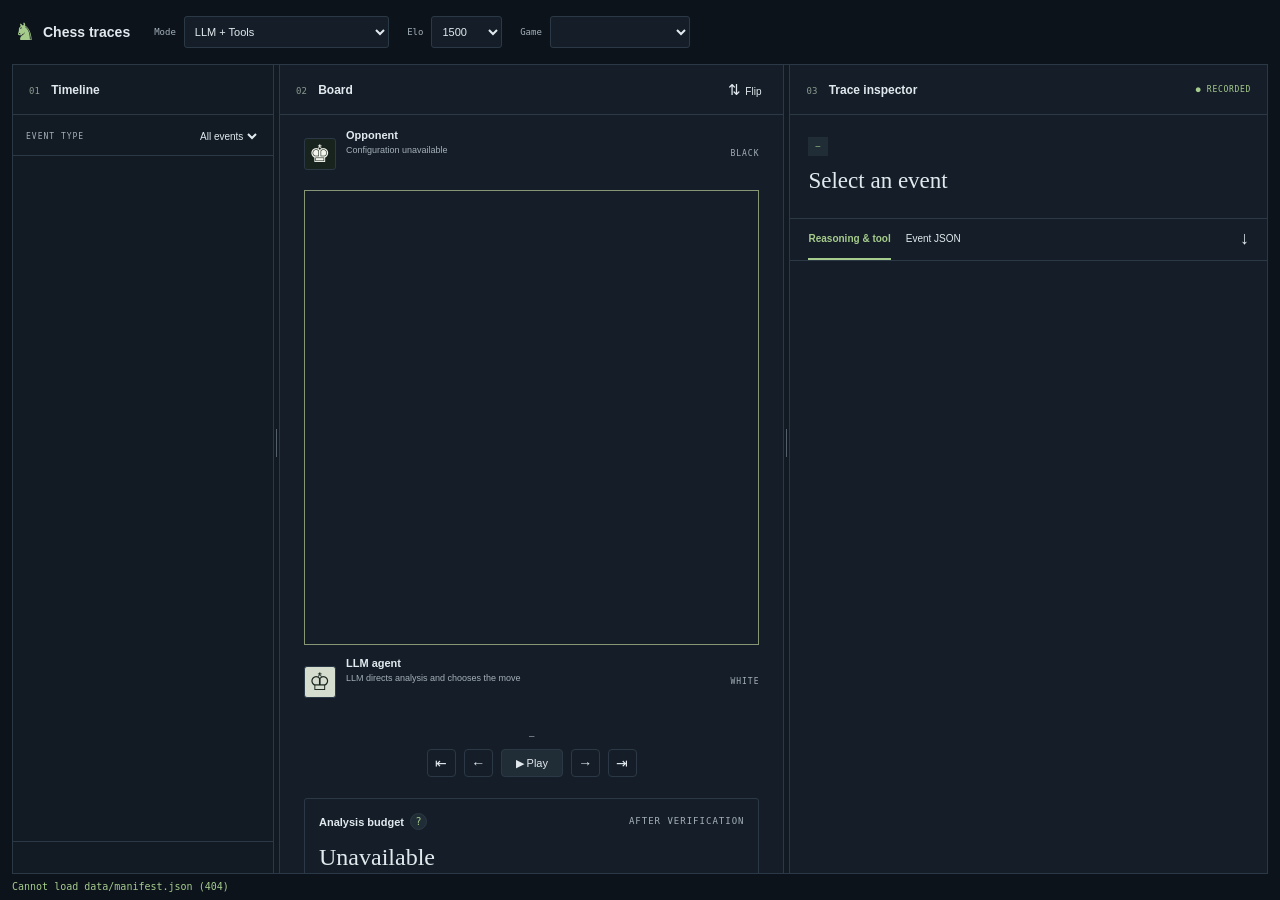
==== commit b8fe55f4: "Publish standalone chess trajectories viewer for the 40-game collection" ====
--- a/research_site/index.html
+++ b/research_site/index.html
@@ -1,154 +1,29 @@
 <!doctype html>
-<html lang="vi"><head><meta charset="utf-8"><meta name="viewport" content="width=device-width,initial-scale=1"><meta name="description" content="Từ assignment đến chess harness: DeepSeek điều phối search và kiểm chứng trước Stockfish 1500. Đọc bài viết và khám phá trace từng ván."><title>Từ assignment đến chess harness — Agent Research</title><script>if(['run','game','event'].some(key=>new URLSearchParams(location.hash.slice(1)).has(key)))location.replace('viewer.html'+location.search+location.hash);</script><link rel="stylesheet" href="styles.css?v=28"><link rel="stylesheet" href="shared.css?v=1"><link rel="stylesheet" href="blog.css?v=9"></head>
-<body class="blog-page"><a class="skip-link" href="#article">Đến bài viết</a>
-<header class="site-header"><a class="site-brand" href="index.html"><span aria-hidden="true">♞</span> Agent Research <span class="brand-divider">/</span><small>CHESS HARNESS</small></a><nav class="site-nav" aria-label="Project views"><a href="index.html" aria-current="page">Blog</a><a href="viewer.html">Trajectories ↗</a></nav></header>
-<main id="article"><section class="article-hero" aria-labelledby="article-title"><div class="hero-copy"><p class="eyebrow"><span class="status-dot"></span> ENGINEERING NOTES · BẢN NHÁP V1</p><h1 id="article-title">Từ assignment đến<br><em>chess harness.</em></h1><p class="hero-deck">Điều gì thay đổi khi một agent không chỉ chọn nước đi, mà còn biết yêu cầu bằng chứng, kiểm chứng và quyết định trong ngân sách?</p><div class="article-meta"><span>DeepSeek V4.1 Flash</span><span>Stockfish 1500</span><span>Đọc bài · Xem trace</span></div><p class="hero-finding"><strong>7/10 điểm</strong> với harness, so với <strong>4,5/10</strong> bằng search. Hai batch nhỏ; chưa đủ để kết luận nhân quả.</p><a class="text-link" href="#results">Đọc kết quả và giới hạn ↓</a></div><figure class="hero-evidence"><div class="evidence-topline"><span class="eyebrow">TỪ VÁN ĐẤU ĐÃ GHI LẠI</span><span class="evidence-badge">1500 ELO</span></div><div class="blog-board" id="hero-board" role="img" aria-label="Đang tải thế cờ kết thúc game 9"><p>Đang tải bàn cờ…</p></div><figcaption><div><span class="eyebrow">GAME 09 · LLM + TOOLS</span><strong>25.Bxc5#</strong><span>Ứng viên → kiểm chứng → commit.</span></div><a class="round-link" data-episode="win" href="viewer.html" aria-label="Xem trace nước chiếu hết game 9">↗</a></figcaption></figure></section>
-<div class="article-layout"><aside class="article-toc"><p class="eyebrow">TRONG BÀI VIẾT</p><nav aria-label="Mục lục"><a href="#challenge">01 <span>What’s next?</span></a><a href="#harness">02 <span>How it works</span></a><a href="#lessons">03 <span>Ba bài học</span></a><a href="#results">04 <span>Kết quả 1500</span></a><a href="#episodes">05 <span>Khám phá ván đấu</span></a><a href="#learning">06 <span>Agent có học không?</span></a><a href="#next">07 <span>Giới hạn &amp; bước tiếp</span></a><a href="#appendix">A <span>Phụ lục 2000</span></a><a href="#references">R <span>References</span></a></nav><div class="toc-note">Liên kết trace mở đúng ván hoặc sự kiện đã lưu. Không chạy lại model.</div></aside>
-<article class="article-body">
-<section id="challenge"><p class="section-kicker">01 / WHAT’S NEXT?</p><h2>Agent đã thắng.<br>Rồi làm gì tiếp?</h2>
-<p>Tôi tiếp cận môn CMU 11-768 qua các tài liệu công khai và tự làm <a href="https://github.com/cmu-agents/assignment-1/blob/main/ASSIGNMENT.md">Assignment 1: Build an Agent Harness</a> như một dự án tự học ngoài lớp. Bài tập xây vòng lặp ReAct để model quan sát, gọi công cụ và hành động; sau đó bổ sung quản lý context và một chess agent. Đó là nền móng tôi kế thừa để tiếp tục thử nghiệm.</p>
-<p>Agent đã thắng được đối thủ dùng minimax trong codebase ban đầu. Mục tiêu đầu tiên đã đạt, và đó có thể là một điểm dừng. Nhưng câu hỏi khiến tôi muốn tiếp tục là <strong>“What’s next?”</strong>: nếu gặp đối thủ khó hơn, hệ thống sẽ bộc lộ giới hạn nào, và tôi còn có thể cải thiện điều gì? Đi theo những câu hỏi chưa có lời giải vừa thú vị, vừa hơi đáng sợ khi chúng dẫn mình ra ngoài những gì đã biết. Tôi chọn tiếp tục bằng cách đưa agent ra đấu với Stockfish.</p>
-<h3>Một đối thủ khó hơn, một bài toán rõ hơn</h3>
-<p><a href="https://stockfishchess.org/">Stockfish</a> là engine cờ vua mã nguồn mở thuộc nhóm mạnh nhất thế giới, kết hợp đánh giá NNUE với các kỹ thuật tìm kiếm và cắt tỉa được tối ưu. Đối thủ minimax ban đầu mặc định chỉ nhìn trước 2 ply — một nước của Đen và một đáp trả của Trắng — với hàm chấm điểm đơn giản. Stockfish đưa tới một thử thách khác về khả năng tìm kiếm và đánh giá, dù minimax gốc chưa có Elo được hiệu chuẩn để so sánh trực tiếp.</p>
-<p>Trọng tâm bài viết là <strong>Stockfish ở cấu hình UCI_Elo 1500</strong>; mức 2000 nằm trong <a href="#appendix">phụ lục</a>. Đây là cấu hình giới hạn sức mạnh của engine. Khi bật <code>UCI_LimitStrength</code>, UCI_Elo được ưu tiên thay cho <code>Skill Level=20</code>, nên kết quả cần được đọc trong đúng điều kiện này. <a href="https://official-stockfish.github.io/docs/stockfish-wiki/Stockfish-FAQ.html#how-do-skill-level-and-uci_elo-work">Tài liệu Stockfish</a>.</p>
-<p>Mục tiêu là thắng được đối thủ khó hơn, nhưng những lần thử cũng đặt ra bài toán xây hệ thống: search hết ngân sách giữa chừng thì sao, model mô tả sai quân bị bắt thì sao, và một nước có điểm cao đã được kiểm tra nguy cơ chiếu hết chưa? Tôi mở rộng harness để tổ chức việc phân tích, kiểm chứng và chốt nước, đồng thời lưu trace để quay lại từng quyết định.</p>
-<p>Câu hỏi “trải nghiệm trước có giúp agent chơi tốt hơn ở ván mới?” cũng gần với <a href="https://arxiv.org/html/2610.08902v1">Agent Plasticity: Measuring Self-Improvement Through Experience</a>. Công trình này giữ nguyên model weights, cho agent cập nhật các công cụ, kỹ năng và bộ nhớ dùng lại, rồi đánh giá trên những lượt được giữ riêng. Đây là góc nhìn để đối chiếu quá trình cải thiện của dự án; trong phiên bản hiện tại, tôi phân tích trace và sửa harness giữa các lần thử, còn agent chưa tự tích lũy kinh nghiệm qua các ván.</p>
-<h3>Thử nghiệm với $10 OpenRouter</h3>
-<p>Ngân sách tôi dành cho các lần gọi model của chess agent qua OpenRouter là khoảng <strong>10 USD</strong>. Chi phí ảnh hưởng đến model tôi có thể chọn và số ván có thể thử. Tôi chọn <strong>DeepSeek V4.1 Flash</strong> cho đợt đánh giá cuối cùng và giữ model này cố định giữa các batch đối chiếu.</p>
-<p>Trong các vòng khám phá trước đó, cả model lẫn harness từng thay đổi, nên kết quả của chúng chưa tách riêng được tác động của từng thành phần. Với mẫu nhỏ và ít lần lặp, các ván ở cấu hình cuối cũng chưa đủ cho biết hệ thống chơi ổn định đến đâu. Trong điều kiện đó, câu hỏi xuyên suốt bài viết là:</p>
-<blockquote>Trong một ngân sách hạn chế, tôi có thể tổ chức việc phân tích, kiểm chứng và chọn nước của một LLM chess agent đến mức nào?</blockquote>
-<p>Để thấy câu hỏi đó xuất hiện trong thực tế, hãy bắt đầu từ một ván cờ. Bản phát lại bên dưới cho thấy diễn biến trên bàn; mở trajectory tại một nước để xem thông tin agent nhận được, các công cụ đã gọi và cách nước đi được chốt.</p>
-<div class="episode-preview" id="episode-preview" data-blog-section="episode-preview" aria-labelledby="preview-heading">
-<div class="preview-heading"><p class="eyebrow">MỘT VÁN ĐẤU THẬT</p><h3 id="preview-heading">Từ kết quả đến từng quyết định.</h3><p>Chọn một ván và nhấn Play để xem các nước đi. Mở trajectory khi muốn đọc phần phân tích, kiểm chứng và commit.</p></div>
-<div class="preview-controls"><label for="preview-mode">Mode<select id="preview-mode" disabled><option value="harness">LLM + Tools</option><option value="search">Tools Only</option></select></label><label for="preview-elo">Stockfish Elo<select id="preview-elo" disabled><option value="1500">1500</option><option value="2000">2000</option></select></label><label for="preview-game">Game<select id="preview-game" disabled><option>Đang tải…</option></select></label></div>
-<div class="preview-content"><div class="preview-player"><div class="blog-board" id="preview-board" role="img" aria-label="Đang tải thế cờ đã ghi lại"><p>Đang tải thế cờ…</p></div><div class="preview-playback" role="group" aria-label="Phát lại bàn cờ"><button id="preview-reset" type="button" aria-label="Về đầu ván" title="Về đầu ván" disabled>⇤</button><button id="preview-play" type="button" aria-label="Phát lại ván đấu" aria-pressed="false" disabled>▶ Play</button><span id="preview-progress" aria-label="Tiến độ phát lại">—</span></div></div><div class="preview-description"><span class="eyebrow">KẾT QUẢ CỦA TRẮNG</span><h4 id="preview-status" role="status" aria-live="polite">Đang tải ván đấu…</h4><p id="preview-note"></p><a class="text-link preview-link" id="preview-link" role="link" aria-disabled="true">Xem trajectory tại vị trí này ↗</a><p class="preview-footnote">Play phát lại các nước đã ghi của cả hai bên. Nút mở trajectory dẫn tới vị trí đang xem.</p></div></div>
+<html lang="en"><head><meta charset="utf-8"><meta name="viewport" content="width=device-width,initial-scale=1"><meta name="description" content="Explore 40 recorded chess games: LLM + Tools and Tools Only against Stockfish at 1500 and 2000 Elo."><title>Chess trajectories — 40 recorded games</title><link rel="stylesheet" href="styles.css?v=28"></head>
+<body class="viewer-page">
+<main class="viewer-main">
+<header class="viewer-toolbar" aria-label="Trajectory controls">
+<h1><span class="brand-icon" aria-hidden="true">♞</span> Chess traces</h1>
+<label class="mode-picker">Mode<select id="mode-select" aria-label="Strategy mode"><option value="" disabled>Recorded run</option><option value="harness">LLM + Tools</option><option value="search">Tools Only</option></select></label>
+<label class="elo-picker">Elo<select id="elo-select" aria-label="Opponent Elo"><option value="1500">1500</option><option value="2000">2000</option></select></label>
+<label class="game-picker">Game<select id="game-select"></select></label>
+</header>
+<div id="comparison" class="comparison-strip" aria-label="Results comparison at selected Elo"></div>
+<div class="mobile-tabs" role="tablist" aria-label="Viewer panels"><button role="tab" aria-selected="true" data-panel="timeline">Timeline</button><button role="tab" aria-selected="false" data-panel="board">Board</button><button role="tab" aria-selected="false" data-panel="trace">Trace</button></div>
+<div class="workspace" id="workspace" data-mobile="timeline">
+<section class="timeline-panel panel" aria-label="Event timeline"><div class="panel-heading"><h2><span class="panel-number">01</span> Timeline</h2><span id="event-count" class="quiet-label"></span></div><div class="timeline-controls"><label class="filter-label">EVENT TYPE<select id="event-filter"><option value="">All events</option></select></label></div><div id="timeline" class="timeline-list" tabindex="0" aria-label="Recorded events"></div><div class="timeline-footer"><span id="filter-status"></span></div></section>
+<div class="resizer" role="separator" aria-label="Resize timeline" aria-orientation="vertical" tabindex="0" data-side="left"></div>
+<section class="board-panel panel" aria-label="Board and game state"><div class="panel-heading"><h2><span class="panel-number">02</span> Board</h2><button id="flip-board" class="icon-button" aria-label="Flip board">⇅ <span>Flip</span></button></div><div class="board-scroll"><div class="player-strip"><span class="player-avatar dark-avatar">♚</span><div><strong id="opponent-name">Opponent</strong><span id="opponent-setting">Configuration unavailable</span><div id="captured-by-black" class="captured-pieces" aria-label="Pieces captured by Black"></div></div><span class="color-label">BLACK</span></div><div class="board-stage" id="board-stage"><div class="chess-board" id="board" role="img" aria-label="Chess position unavailable"></div><div id="board-result" class="board-result" role="status" aria-live="polite" hidden></div></div><div class="player-strip white-player"><span class="player-avatar">♔</span><div><strong id="model-name">LLM agent</strong><span id="strategy-description">LLM directs analysis and chooses the move</span><div id="captured-by-white" class="captured-pieces" aria-label="Pieces captured by White"></div></div><span class="color-label">WHITE</span></div><div class="event-navigation"><button id="first-event" title="First turn" aria-label="First turn">⇤</button><button id="previous-event" title="Previous turn (Left arrow)" aria-label="Previous turn">←</button><button id="play-turns" class="play-button" aria-label="Play turns" aria-pressed="false" title="Advance immediately, then one turn every 2 seconds">▶ Play</button><span id="event-position">—</span><button id="next-event" title="Next turn (Right arrow)" aria-label="Next turn">→</button><button id="last-event" title="Last turn" aria-label="Last turn">⇥</button></div><div class="state-card"><div class="state-card-heading"><h3>Analysis budget <button id="budget-help-trigger" class="help-trigger" aria-label="About analysis budget" aria-describedby="budget-help" aria-controls="budget-help" aria-expanded="false">?</button></h3><span id="budget-phase" class="quiet-label">AFTER VERIFICATION</span></div><div class="budget-value" id="budget-value">Unavailable</div><div class="budget-track"><div id="budget-fill"></div></div><p id="budget-note">No budget recorded for this event.</p></div><div class="state-card"><div class="state-card-heading"><h3>Candidate evidence</h3><span class="quiet-label">HYPOTHETICAL</span></div><div id="candidates"></div><p class="muted">Search scores depend on depth and scope. Variations do not change the actual game board.</p></div><details class="fen-details"><summary>Position FEN</summary><code id="fen-value">Unavailable</code></details></div></section>
+<div class="resizer" role="separator" aria-label="Resize trace inspector" aria-orientation="vertical" tabindex="0" data-side="right"></div>
+<section class="trace-panel panel" aria-label="Trace inspector"><div class="panel-heading"><h2><span class="panel-number">03</span> Trace inspector</h2><span class="recorded-indicator">● RECORDED</span></div><div class="trace-title"><span id="trace-type" class="event-tag">—</span><h3 id="trace-title">Select an event</h3><p id="trace-source" class="source-label"></p></div><div class="trace-view-tabs" role="tablist" aria-label="Evidence format"><button id="react-tab" data-trace-mode="react" role="tab" aria-controls="trace-body" aria-selected="true">Reasoning &amp; tool</button><button id="json-tab" data-trace-mode="json" role="tab" aria-controls="trace-body" aria-selected="false" tabindex="-1">Event JSON</button><button id="download-event" class="icon-button" aria-label="Download sanitized event">↓</button></div><div class="trace-body" id="trace-body" role="tabpanel"></div></section>
+</div><div id="status-message" role="status" aria-live="polite"></div>
+</main>
+<div id="budget-help" class="budget-tooltip" popover="auto" role="tooltip">
+<strong>How the node budget works</strong>
+<p>One shared limit for choosing a White move. Search, verification and safety checks all spend from it. The budget resets on the next White turn.</p>
+<p>A node counts a visit to a hypothetical position, <em>not a unique board</em>. Deeper searches and separate verification can revisit the same position.</p>
+<p><strong>Example with 6,000 nodes:</strong> in LLM + Tools, up to 3,000 for broad search, 2,000 protected for verification, and 1,000 reserved for comparison. These are limits and reserves, not fixed spending; unused nodes remain available.</p>
+<p><strong>Depth is separate.</strong> Depth 4 targets White–Black–White–Black. If nodes run out, the last completed depth is retained. Quiescence may extend captures, promotions and check evasions, using the same budget.</p>
+<p>This does not limit LLM tokens, elapsed time or Stockfish’s search. LLM + Tools shows usage after the turn’s final verification. Tools Only shows total usage for that turn’s search.</p>
 </div>
-<p class="preview-transition">Những hành vi trong trajectory được tạo ra từ các quyết định thiết kế của harness. Phần tiếp theo đi vào cách tôi tổ chức vòng lặp phân tích, kiểm tra và thực hiện nước đi đó.</p></section>
-<section id="harness"><p class="section-kicker">02 / HOW IT WORKS</p><h2>Search là công cụ.<br>Harness tổ chức quyết định.</h2>
-<p>Ở mỗi lượt của Trắng, harness đưa cho LLM thế cờ hiện tại, các nước hợp lệ, phản hồi đã có và ngân sách còn lại. Model lựa chọn giữa những hành động đang được phép: <code>analyze</code> để yêu cầu công cụ Python phân tích trên bản sao bàn cờ, hoặc <code>commit</code> để đề nghị thực hiện một nước cụ thể.</p>
-<p>Sau mỗi lần phân tích, harness cập nhật bằng chứng, ngân sách và điều kiện cho phép chốt nước, rồi trả lại quyền quyết định cho model. Khi nhận được <code>commit</code>, executor kiểm tra hành động trước khi cập nhật bàn cờ thật. Stockfish cầm Đen và thực hiện nước đối đáp nếu ván vẫn tiếp tục.</p>
-<figure class="workflow-figure"><div class="workflow-title"><span class="eyebrow">HARNESS OVERVIEW / MỘT LƯỢT CỦA TRẮNG</span></div>
-<div class="harness-diagram" tabindex="0" role="region" aria-label="Sơ đồ vòng quyết định của harness; có thể cuộn ngang trên màn hình nhỏ">
-<svg class="harness-flow" viewBox="0 0 660 620" xmlns="http://www.w3.org/2000/svg" role="img" aria-labelledby="harness-flow-title harness-flow-desc">
-<title id="harness-flow-title">Vòng phân tích và nhánh thực thi của chess harness</title>
-<desc id="harness-flow-desc">Context đi tới LLM. Trong harness, analyze dẫn tới search trên bản sao rồi trả bằng chứng và feedback về LLM. Commit đi riêng qua executor: nếu bị từ chối, lỗi quay về LLM; nếu đạt điều kiện, executor thực hiện một nước Trắng. Khi ván còn tiếp tục, Stockfish đi Đen rồi cập nhật context cho lượt sau. Harness quản lý ngân sách, bằng chứng và điều kiện hành động.</desc>
-<defs><marker id="harness-flow-arrow" viewBox="0 0 10 10" refX="9" refY="5" markerWidth="6" markerHeight="6" orient="auto-start-reverse"><path d="M 0 0 L 10 5 L 0 10 z" fill="currentColor"/></marker><marker id="harness-flow-reject" viewBox="0 0 10 10" refX="9" refY="5" markerWidth="6" markerHeight="6" orient="auto-start-reverse"><path d="M 0 0 L 10 5 L 0 10 z" fill="#d0a483"/></marker></defs>
-<rect class="flow-envelope" x="35" y="95" width="590" height="400" rx="12"/>
-<text class="flow-label" x="55" y="119">HARNESS</text><text class="flow-muted" x="55" y="136">Ngân sách · bằng chứng · điều kiện hành động</text>
-<g class="flow-paths">
-<path d="M 340 64 V 145"/>
-<path d="M 225 177 H 175 V 240"/>
-<path d="M 175 318 V 348 H 330 V 209"/>
-<path d="M 455 177 H 485 V 226"/>
-<path class="flow-reject" d="M 570 274 H 605 V 132 H 410 V 145"/>
-<path d="M 485 322 V 375"/>
-<path d="M 485 435 V 525"/>
-<path d="M 485 579 V 602 H 15 V 37 H 200"/>
-</g>
-<rect class="flow-box" x="200" y="10" width="280" height="54" rx="6"/><text class="flow-text flow-center" x="340" y="32">Context của lượt Trắng</text><text class="flow-muted flow-center" x="340" y="51">Thế cờ · nước hợp lệ · ngân sách</text>
-<rect class="flow-box flow-model" x="225" y="145" width="230" height="64" rx="6"/><text class="flow-text flow-center" x="340" y="172">LLM chọn hành động</text><text class="flow-muted flow-center" x="340" y="193">DeepSeek</text>
-<rect class="flow-box" x="65" y="240" width="220" height="78" rx="6"/><text class="flow-text flow-center" x="175" y="269">Search và kiểm chứng</text><text class="flow-muted flow-center" x="175" y="292">Python · trên bản sao bàn cờ</text>
-<path class="flow-box" d="M 485 226 L 570 274 L 485 322 L 400 274 Z"/><text class="flow-text flow-center" x="485" y="270">Executor</text><text class="flow-muted flow-center" x="485" y="290">kiểm tra</text>
-<rect class="flow-box" x="390" y="375" width="190" height="60" rx="6"/><text class="flow-text flow-center" x="485" y="400">Thực hiện</text><text class="flow-text flow-center" x="485" y="420">một nước Trắng</text>
-<rect class="flow-box" x="380" y="525" width="210" height="54" rx="6"/><text class="flow-text flow-center" x="485" y="548">Stockfish đi Đen</text><text class="flow-muted flow-center" x="485" y="567">Đối thủ</text>
-<text class="flow-label" x="85" y="217">analyze</text>
-<text class="flow-label" x="115" y="369">Bằng chứng + feedback</text>
-<text class="flow-label" x="497" y="208">commit</text>
-<text class="flow-error" x="596" y="122" text-anchor="end">Từ chối + trả lỗi</text>
-<text class="flow-label" x="497" y="357">Đạt điều kiện</text>
-<text class="flow-muted" x="497" y="514">Ván còn tiếp tục</text>
-<text class="flow-muted" x="28" y="25">Ván còn tiếp tục</text>
-</svg></div>
-<figcaption>Verification trong workflow này là một yêu cầu <code>analyze</code> tập trung vào một ứng viên: <code>candidate_moves: ["b4c5"]</code> trả về <code>verification: true</code> ở ván 9. <a href="viewer.html#run=benchmark-report-1500-harness&amp;game=game_9&amp;event=harness-trace-jsonl-82-verification">Mở verification ↗</a><br>Sơ đồ thể hiện luồng chính; các trường hợp hết ngân sách hoặc dừng do lỗi được giải thích trong mục ngân sách bên dưới.</figcaption></figure>
-<h3 id="search-interface">1. Search trả bằng chứng gì cho model?</h3>
-<p>Giao diện của search bắt đầu từ một yêu cầu có phạm vi rõ ràng: xét những nước nào, tìm đến đâu và được dùng bao nhiêu tài nguyên. Công cụ trả kết quả tính toán; harness đặt kết quả ấy cạnh ngân sách và điều kiện hành động để model quyết định bước tiếp theo.</p>
-<h4>Model yêu cầu gì?</h4>
-<p>Trong <code>analyze</code>, <code>candidate_moves: []</code> nghĩa là xét mọi nước hợp lệ. Lượt phân tích đầu phải bao phủ các nước này và hoàn thành ít nhất độ sâu 1. Sau đó model có thể yêu cầu một nhóm tối đa 5 ứng viên, hoặc tập trung vào một nước như <code>["b4c5"]</code> để kiểm chứng riêng. <code>max_depth</code> là độ sâu mục tiêu của search chính; <code>max_nodes</code> là hạn mức cho lần phân tích, nằm trong ngân sách còn lại của lượt đi.</p>
-<figure class="search-example"><div class="search-io"><div class="search-io-card"><p class="eyebrow">MODEL → TOOL / ACTION (TRÍCH)</p><pre><code id="search-request-json">{
-  &quot;action&quot;: &quot;analyze&quot;,
-  &quot;candidate_moves&quot;: [],
-  &quot;max_depth&quot;: 4,
-  &quot;max_nodes&quot;: 3000
-}</code></pre><a class="text-link" href="viewer.html#run=benchmark-report-1500-harness&amp;game=game_9&amp;event=harness-trace-jsonl-81-tool_call">Mở yêu cầu analyze ↗</a></div><div class="search-io-card"><p class="eyebrow">HARNESS → MODEL / FEEDBACK (TRÍCH)</p><pre><code id="search-response-json">{
-  &quot;analyses&quot;: [
-    {
-      &quot;suggested_move&quot;: &quot;b4c5&quot;,
-      &quot;completed_depth&quot;: 1,
-      &quot;cutoff_reached&quot;: false,
-      &quot;nodes_used&quot;: 101,
-      &quot;verification&quot;: false,
-      &quot;top_candidates&quot;: [
-        {
-          &quot;move&quot;: &quot;b4c5&quot;,
-          &quot;primary_score&quot;: 99999,
-          &quot;bound&quot;: &quot;exact&quot;,
-          &quot;pv&quot;: [&quot;b4c5&quot;]
-        }
-      ]
-    }
-  ],
-  &quot;remaining_nodes&quot;: 5899,
-  &quot;commit_ready_moves&quot;: []
-}</code></pre><a class="text-link" href="viewer.html#run=benchmark-report-1500-harness&amp;game=game_9&amp;event=harness-trace-jsonl-81-tool_result">Mở search feedback ↗</a></div></div><figcaption>Game 9, lượt 25. Chỉ trích các trường cần đọc: yêu cầu đã lược <code>objective</code> và <code>rationale</code>; phản hồi đã lược các trường khác và các ứng viên còn lại. Cấu trúc và giá trị của các trường hiển thị được giữ từ trace.</figcaption></figure>
-<h4>Search trả lại gì?</h4>
-<p>Trong trích đoạn của lần phân tích đầu tiên này, kết quả nằm trong <code>analyses[0]</code>. Các phản hồi tiếp theo có thể giữ cả kết quả của những lần phân tích trước, nên cần đọc mục tương ứng với lần gọi đang xét. Mỗi dòng của <code>top_candidates</code> có điểm, bound và PV riêng. Các trường bao ngoài như <code>remaining_nodes</code> và <code>commit_ready_moves</code> là trạng thái do harness cập nhật sau lần phân tích.</p>
-<div class="table-wrap search-field-table"><table><caption class="sr-only">Cách đọc các trường search và trạng thái harness trong ví dụ ván 9</caption><thead><tr><th scope="col">Trường</th><th scope="col">Cách đọc trong ví dụ</th></tr></thead><tbody><tr><th scope="row"><code>suggested_move</code></th><td><code>b4c5</code> là gợi ý từ search; model chưa gửi commit.</td></tr><tr><th scope="row"><code>primary_score</code><br><code>bound</code></th><td>Điểm được tính theo góc nhìn Trắng. <code>exact</code> là kết quả chính xác trong phạm vi search đó; <code>upper</code> là cận trên, nên giá trị thực có thể thấp hơn. Hai loại này không phải hai đánh giá chắc chắn ngang nhau.</td></tr><tr><th scope="row"><code>completed_depth</code><br><code>cutoff_reached</code></th><td>Đã hoàn thành độ sâu chính 1; <code>false</code> ở đây nghĩa là không dừng do hết node. Mục tiêu 4 không đồng nghĩa mọi lần phân tích đều đi đến độ sâu 4.</td></tr><tr><th scope="row"><code>pv</code></th><td><code>["b4c5"]</code> là chuỗi nước dự kiến của ứng viên. Với các PV dài hơn, model vẫn phải kiểm tra nước Đen thực sự đi ở lượt sau.</td></tr><tr><th scope="row"><code>nodes_used</code><br><code>remaining_nodes</code></th><td>Lần phân tích dùng 101 node trong hạn mức yêu cầu 3.000; ngân sách cả lượt còn 6.000 − 101 = 5.899 node.</td></tr><tr><th scope="row"><code>commit_ready_moves</code></th><td>Danh sách vẫn rỗng: kết quả broad search chưa cấp điều kiện để chốt <code>b4c5</code>.</td></tr></tbody></table></div>
-<p>Riêng <code>99999</code> là mã điểm mate của công cụ trong tình huống này: <code>100000 − 1</code>, với khoảng cách một ply. Nó không phải một lợi thế vật chất thông thường. Search dừng sớm sau khi tìm thấy mate ngay, vì vậy kết quả vẫn ghi độ sâu hoàn thành 1 và không có node cutoff.</p>
-<h4>Model được phép suy ra điều gì?</h4>
-<p><code>b4c5</code> là ứng viên cần tiếp tục kiểm chứng. Điểm cao và <code>bound: "exact"</code> của broad search chưa tự mở quyền commit: trong <a href="viewer.html#run=benchmark-report-1500-harness&amp;game=game_9&amp;event=harness-trace-jsonl-82-context">context của request kế tiếp</a>, <code>allowed_actions</code> chỉ có <code>["analyze"]</code>. Model tiếp tục gửi <code>analyze</code> với đúng một ứng viên <code>["b4c5"]</code>; kết quả verification và điều kiện commit được giải thích ở mục ngân sách bên dưới.</p>
-<p>Khi cân nhắc đổi sang ứng viên khác, harness đưa ra bảng <code>candidate_comparisons</code> từ các vòng kiểm chứng từng ứng viên đã hoàn thành ở <strong>độ sâu chung sâu nhất có sẵn</strong>. Quy tắc này giúp tránh đọc chênh lệch giữa một điểm ở depth 2 và một điểm ở depth 4 như thể chúng được tính cùng điều kiện. Nếu độ sâu chung nông hơn bằng chứng mạnh nhất đang có, bảng gắn <code>depth_limited</code>; model vẫn phải giữ bằng chứng sâu hơn và các phản bác chiến thuật đã tìm thấy trong quyết định.</p>
-<p>Ba thành phần tạo ra kết quả này có vai trò cụ thể:</p>
-<ul class="search-methods"><li><strong>Iterative deepening</strong> tìm từ nông đến sâu và lưu các vòng đã hoàn thành. Nếu hết node giữa chừng, kết quả của vòng chưa hoàn thành không được dùng thay cho vòng đã xong; gặp mate có thể dừng sớm như ví dụ trên.</li><li><strong>Alpha-beta</strong> cắt những nhánh không cần tìm hết để quyết định trong cửa sổ điểm hiện tại. Vì vậy, phản hồi ghi bound để phân biệt điểm exact với cận trên của ứng viên.</li><li><strong>Quiescence</strong> kéo dài việc xét các nước bắt quân, phong cấp và thoát chiếu ở biên độ sâu, với giới hạn riêng và vẫn dùng ngân sách node chung. <code>completed_depth</code> mô tả độ sâu chính; nó không có nghĩa mọi nhánh dừng đúng sau từng ấy ply.</li></ul>
-<h3 id="verification-budget">2. Giữ ngân sách cho verification và quyền chốt nước</h3>
-<h4>Đã có search, vì sao còn cần verification?</h4>
-<p>Broad search vừa trả về ứng viên, điểm, bound và PV. Trước khi đánh một nước thật, harness cần biết ứng viên đó đã được phân tích riêng và đáp ứng những điều kiện nào. Ba bước có trách nhiệm khác nhau:</p>
-<div class="table-wrap search-field-table"><table><caption class="sr-only">Vai trò của broad search, verification và executor validation</caption><thead><tr><th scope="col">Bước</th><th scope="col">Vai trò</th></tr></thead><tbody><tr><th scope="row">Broad search</th><td>Khảo sát các nước hợp lệ để tìm ứng viên cần cân nhắc tiếp. Gợi ý và điểm số là đầu vào cho bước quyết định tiếp theo.</td></tr><tr><th scope="row">Verification</th><td>Một yêu cầu <code>analyze</code> với đúng một ứng viên: search riêng với cửa sổ điểm đầy đủ và thực hiện các kiểm tra chiến thuật trong phạm vi của harness. Feedback có <code>verification</code>, <code>safety</code>, <code>move_facts</code> và trạng thái đủ điều kiện commit.</td></tr><tr><th scope="row">Executor validation</th><td>Khi nhận <code>commit</code>, kiểm tra yêu cầu có hợp lệ và đáp ứng điều kiện hiện tại trước khi thay đổi bàn cờ thật.</td></tr></tbody></table></div>
-<p><code>commit_ready</code> biểu thị nước đi đáp ứng các điều kiện thực thi của harness <strong>tại thời điểm đó</strong>. Các kiểm tra có phạm vi hữu hạn: hoàn tất kiểm tra mate ngay và không có phản bác đang chặn nước không đồng nghĩa đã loại trừ mọi đe dọa dài hơn.</p>
-<h4>Một nước cần gì để được commit-ready?</h4>
-<p>Trong luồng thông thường, <code>verification: true</code> mới là dấu hiệu đã phân tích riêng ứng viên. Để nước xuất hiện trong <code>commit_ready_moves</code>, harness còn kiểm tra các điều kiện sau:</p>
-<ol class="search-methods"><li><strong>Đủ bằng chứng từ verification.</strong> Ứng viên được search riêng với cửa sổ điểm đầy đủ, có kết quả <code>bound: "exact"</code>. Với cấu hình mục tiêu 4, độ sâu hoàn thành tối thiểu là 2; nếu cấu hình chỉ cho depth 1 thì ngưỡng cũng là 1. Mate ngay có điểm <code>99999</code> là ngoại lệ cho phép depth 1, như <code>b4c5</code>.</li><li><strong>Hoàn thành kiểm tra mate ngay.</strong> <code>safety.complete</code> xác nhận việc kiểm tra mọi đáp trả Đen cho nguy cơ bị mate trong một nước đã hoàn tất. Các phản bác chiến thuật mà probe tìm được tiếp tục được giữ; một kết quả <code>unknown</code> về sau không xóa bằng chứng refutation đã có.</li><li><strong>Không còn phản bác chặn nước trong luồng thông thường.</strong> Nước chưa được chấp nhận nếu kiểm tra đã tìm ra cách Đen chiếu hết và còn phương án cần xét khác. Trường hợp hệ thống chứng minh mọi nước hợp lệ đều dẫn tới các mate ngắn trong phạm vi kiểm tra được xử lý riêng qua <code>unavoidable_mate</code>, để model vẫn có thể chọn nước và chơi tiếp.</li><li><strong>Qua cổng replan nếu có.</strong> Nếu verification làm điểm giảm ít nhất 150 so với bằng chứng broad search tương ứng, harness yêu cầu kiểm chứng một ứng viên khác và có so sánh ở độ sâu chung đủ điều kiện. Khi cổng này còn mở, <code>replan_required</code> giữ các nước khỏi danh sách commit-ready; điểm exact riêng lẻ chưa đủ để bỏ qua bước so sánh.</li></ol>
-<p>Khi nhận <code>commit</code>, executor vẫn kiểm tra schema, nước hợp lệ và vị trí bàn cờ đang áp dụng, rồi kiểm tra lại các điều kiện thực thi. Model phải nêu rõ nước muốn đánh; executor thực hiện lựa chọn đó. <code>commit_ready</code> cho biết đã qua contract của harness, chứ không chứng minh nước tốt nhất hay an toàn trước mọi đe dọa dài hơn.</p>
-<h4>Giữ ngân sách để còn kiểm chứng, so sánh và sửa hành động</h4>
-<p>Nếu lần search đầu dùng hết tài nguyên, model có thể có một gợi ý nhưng không còn khả năng kiểm chứng hoặc so sánh ứng viên khác. Harness giữ lại node cho các bước đó, đồng thời giới hạn số lần phân tích và số lần gọi model để lượt đi phải tiến tới một quyết định.</p>
-<div class="budget-grid"><div><strong>6.000</strong><span>node / lượt Trắng</span></div><div><strong>4 ply</strong><span>độ sâu mục tiêu</span></div><div><strong>4</strong><span>lần phân tích tối đa</span></div><div><strong>8</strong><span>lần gọi LLM tối đa</span></div></div>
-<p>Đây là hạn mức cho <strong>một lượt của Trắng</strong>. Search, quiescence, verification và các probe chiến thuật cùng dùng quỹ 6.000 node. Cần phân biệt ba đại lượng khi đọc một request:</p>
-<div class="table-wrap search-field-table"><table><caption class="sr-only">Tổng ngân sách, hạn mức yêu cầu và số node thực dùng của verification ván 9</caption><thead><tr><th scope="col">Đại lượng</th><th scope="col">Ví dụ verification ở lượt 25, ván 9</th></tr></thead><tbody><tr><th scope="row">Tổng ngân sách lượt</th><td>6.000 node. Sau broad search dùng 101 node, quỹ chung còn <strong>5.899</strong>.</td></tr><tr><th scope="row">Hạn mức request lúc này</th><td>Được yêu cầu tối đa <strong>4.899</strong> node cho verification: giữ lại 1.000 node để còn khả năng so sánh. Model gửi <code>max_nodes: 4899</code> cho <code>b4c5</code>.</td></tr><tr><th scope="row">Số node thực dùng</th><td>Verification chỉ dùng thêm <strong>4</strong> node; quỹ chung còn <strong>5.895</strong>. Hạn mức 4.899 không bị trừ toàn bộ khi cấp cho request.</td></tr></tbody></table></div>
-<p>Như vậy, phần dự trữ bảo vệ khả năng thực hiện các bước tiếp theo, còn hạn mức mỗi lần gọi được cập nhật theo trạng thái và tài nguyên còn lại. Model đọc các trường allowance trong feedback thay vì giả định mỗi bước luôn được cấp một lượng node cố định.</p>
-<p>Mỗi lượt có tối đa 4 lần phân tích được chấp nhận và 8 lần gọi LLM. Một hành động bị từ chối vẫn tiêu tốn lần gọi model; giữ cơ hội sửa hành động vì thế cũng quan trọng như giữ node. Khi đã có nước đủ điều kiện và gần hết hạn mức, harness thu hẹp <code>allowed_actions</code> để model tiến tới commit.</p>
-<details class="appendix-details"><summary>Chi tiết dự trữ và cách xử lý khi cạn hạn mức</summary>
-<ul class="search-methods"><li><strong>Broad search hoặc nhóm ứng viên:</strong> mỗi lần được dùng tối đa 3.000 node và phải chừa phần dự trữ 2.000 node cho verification. Hạn mức thực là số nhỏ hơn giữa 3.000 và <code>remaining_nodes − 2000</code>, với giá trị nhỏ nhất bằng 0.</li><li><strong>Kiểm chứng riêng ứng viên:</strong> trước lần verification đầu, hệ thống giữ lại 1.000 node cho khả năng so sánh phương án khác. Sau broad search ở ván 9 còn 5.899 node, nên request kiểm chứng được phép xin tối đa <code>5899 − 1000 = 4899</code> node; nó thực tế chỉ dùng 4.</li><li><strong>Điều chỉnh theo trạng thái:</strong> dự trữ 1.000 là một phần của cơ chế giữ tài nguyên trên cùng quỹ node, không phải ngân sách cộng thêm. Harness còn bảo vệ cơ hội kiểm chứng gợi ý đầu tiên qua <code>reserved_verification</code>. Model đọc <code>analysis_nodes_available</code>, <code>verification_nodes_available</code> và hạn mức riêng của nước được bảo vệ để biết request tiếp theo được dùng bao nhiêu.</li></ul>
-<p>Độ sâu 4 là mục tiêu của search chính. Verification luôn nhắm độ sâu cấu hình này, dù request xin thấp hơn; độ sâu hoàn thành còn phụ thuộc node cutoff hoặc việc đã tìm được mate. Việc giữ dự trữ cho kiểm chứng và so sánh là quy tắc thiết kế của harness; ví dụ dưới cho thấy quy tắc được áp dụng, còn hiệu quả của mức chia cụ thể cần đánh giá riêng.</p>
-<p><strong>Khi gần hết hoặc hết hạn mức.</strong></p>
-<p>Nếu đã có nước commit-ready, hoặc có nước đủ điều kiện chấp nhận rủi ro, và chỉ còn hai lần gọi LLM hoặc hết lượt phân tích/node, harness chuyển sang <code>allowed_actions: ["commit"]</code>. Model dùng lượt gọi còn lại để chốt hoặc sửa hành động, thay vì yêu cầu thêm phân tích. Khi chưa có nước đủ điều kiện, việc còn hai lần gọi tự nó chưa mở quyền commit.</p>
-<p>Khi hết node hoặc đã dùng hết 4 lần phân tích mà chưa có nước commit-ready, <code>risk_commit_moves</code> có thể liệt kê các nước đã được phân tích riêng, hoàn thành ít nhất depth 1 và có bằng chứng exact. Model chỉ được dùng lối này khi gửi rõ <code>accept_risk: true</code> cho một nước được liệt kê. Cơ chế này ưu tiên ứng viên chưa có refutation; nếu không còn ứng viên như vậy, nó vẫn có thể liệt kê nước có phản bác và yêu cầu chấp nhận rủi ro. Đây là ngoại lệ thực thi có xác nhận, không đổi nước đó thành commit-ready hay chứng nhận an toàn.</p>
-<p>Nếu hết tài nguyên mà không còn nước đủ điều kiện, hoặc model vẫn không tạo được commit hợp lệ trong 8 lần gọi, harness trả lỗi và runner có thể kết thúc ván ở trạng thái chưa hoàn tất. Hệ thống không tự đánh thay model. Đánh đổi của thiết kế là giảm tài nguyên tìm sâu để dành cho kiểm chứng và sửa lỗi, đồng thời vẫn có thể dừng mà chưa đi được nước; các probe hữu hạn còn có thể bỏ sót đe dọa yên lặng và mate xa.</p>
-</details>
-<div class="episode-note" id="budget-example"><span class="eyebrow">GAME 09 / LƯỢT 25 / TRẠNG THÁI THAY ĐỔI THẾ NÀO?</span><h4>Từ chưa được chốt đến commit b4c5</h4><div class="table-wrap budget-state-table"><table><caption class="sr-only">Trạng thái bằng chứng, ngân sách và quyền hành động của lượt 25 ván 9</caption><thead><tr><th scope="col">Thời điểm</th><th scope="col">Bằng chứng và node</th><th scope="col">Quyền hành động</th></tr></thead><tbody><tr><th scope="row">Sau broad search<br><a href="viewer.html#run=benchmark-report-1500-harness&amp;game=game_9&amp;event=harness-trace-jsonl-81-tool_result">Search feedback ↗</a></th><td><code>analyses[0]</code>: 101 node, depth 1. Còn 5.899 node.</td><td><code>commit_ready_moves: []</code>. <a href="viewer.html#run=benchmark-report-1500-harness&amp;game=game_9&amp;event=harness-trace-jsonl-82-context">Context kế tiếp</a> chỉ cho <code>["analyze"]</code>.</td></tr><tr><th scope="row">Sau verification<br><a href="viewer.html#run=benchmark-report-1500-harness&amp;game=game_9&amp;event=harness-trace-jsonl-82-verification">Verification ↗</a></th><td><code>analyses[0]</code> vẫn giữ broad search. <code>analyses[1]</code> thêm verification <code>b4c5</code>, dùng 4 node. Còn 5.895 node.</td><td>SAN <code>Bxc5#</code>, kiểm tra mate ngay hoàn tất, <code>replan_required: false</code>, <code>commit_ready_moves: ["b4c5"]</code>. <a href="viewer.html#run=benchmark-report-1500-harness&amp;game=game_9&amp;event=harness-trace-jsonl-83-context">Context kế tiếp</a> cho <code>["analyze", "commit"]</code>.</td></tr><tr><th scope="row">Model gửi commit<br><a data-episode="win" href="viewer.html">Commit thực tế ↗</a></th><td>Executor thực thi <code>25.Bxc5#</code>. Tổng của lượt: <code>101 + 4 = 105</code> node.</td><td>Ghi nhận <code>explicit_llm_commit</code>. Việc nước đủ điều kiện đã mở thêm lựa chọn commit; model chọn thực hiện nước đó.</td></tr></tbody></table></div><p class="caption">Quyền hành động lấy từ context mà model nhận ở request kế tiếp. Feedback sau verification giữ cả hai lần phân tích; 4 node của verification không phải tổng node của lượt. Model giữ gợi ý đầu tiên của search trong ví dụ này.</p></div>
-<h3 id="prompt-skills">3. Prompt, skills và hai vòng cải thiện</h3>
-<p>Sau khi nhận kết quả search và trạng thái được phép hành động, model vẫn phải biết đọc bằng chứng nào, so sánh ra sao và khi nào nên đổi kế hoạch. Tôi dùng <code>HARNESS_PROMPT</code> để hướng dẫn cách làm việc đó, rồi đặt các điều kiện thực thi quan trọng vào schema và code.</p>
-<h4>Ba chỉ dẫn để đọc bằng chứng</h4>
-<p>Ba trích đoạn sau lấy từ <a href="viewer.html#run=benchmark-report-1500-harness&amp;game=game_9&amp;event=harness-trace-jsonl-83-context">system prompt được lưu cùng request ở ván 9</a>. Chúng hướng dẫn cách cân nhắc lựa chọn; việc model có làm đúng hay không vẫn cần đối chiếu với hành động và feedback trong trace.</p>
-<ol class="search-methods"><li><strong>Bám vào quân và ô thật.</strong><p class="caption"><q lang="en">Use context.board_facts and analyses[].move_facts for piece names, captures, bishop colors and attacks.</q></p>Model cần dùng <code>board_facts</code> trong context và <code>move_facts</code> từ phân tích riêng ứng viên để mô tả quân, nước bắt và thế cờ. Điều này cho lời giải thích một nguồn dữ kiện cụ thể để đối chiếu, thay vì tự hình dung quân nào đang ở một ô hoặc quân nào sẽ bị bắt.</li><li><strong>Đọc bảng so sánh trước khi đổi lựa chọn.</strong><p class="caption"><q lang="en">Before switching between verified moves, read this table.</q></p>“Bảng” ở đây là <code>candidate_comparisons</code>, đã được giới thiệu ở mục search. Prompt yêu cầu đọc bằng chứng ở độ sâu chung, giữ thông tin sâu hơn khi so sánh còn bị giới hạn, và phân biệt <code>upper</code> với <code>exact</code>. Một điểm số cao hơn ở lần tìm nông hơn chưa đủ lý do để đổi sang ứng viên khác.</li><li><strong>Đối chiếu kế hoạch với nước Đen thực sự đi.</strong><p class="caption"><q lang="en">Check the actual Black reply against the previous plan and adapt.</q></p>PV là một chuỗi dự kiến. Context có <code>actual_black_reply</code> và <code>previous_decision</code> để model kiểm tra điều gì đã xảy ra rồi phân tích lại khi cần. Chỉ dẫn này tránh việc tiếp tục một kế hoạch dựa trên giả định Đen sẽ hợp tác đi theo nhánh đã tính.</li></ol>
-<h4>Prompt hướng dẫn; schema định hình; executor kiểm tra</h4>
-<p>Một lời nhắc có thể định hướng cách model đọc bằng chứng, nhưng không tự bảo đảm model trả hành động hợp lệ. Tôi tách ba lớp trách nhiệm để một câu giải thích nghe hợp lý vẫn phải đi qua các kiểm tra trước khi trở thành nước đi thật:</p>
-<div class="table-wrap search-field-table"><table><caption class="sr-only">Vai trò của prompt, JSON Schema và executor</caption><thead><tr><th scope="col">Lớp</th><th scope="col">Trách nhiệm</th></tr></thead><tbody><tr><th scope="row">Prompt</th><td>Hướng dẫn đọc dữ kiện, hiểu phạm vi search, so sánh ứng viên và chọn hành động tiếp theo.</td></tr><tr><th scope="row">JSON Schema</th><td>Định hình JSON theo các hành động đang được phép: trường bắt buộc, kiểu dữ liệu và nước hợp lệ trong <code>move</code>. Schema được tạo lại từ context/feedback hiện tại.</td></tr><tr><th scope="row">Kiểm tra trong code và executor</th><td>Kiểm tra hành động, hạn mức và điều kiện thực thi. Khi commit, xác nhận trạng thái bàn cờ cùng bằng chứng của nước đã chọn trước khi cập nhật ván thật.</td></tr></tbody></table></div>
-<div class="episode-note"><span class="eyebrow">GAME 09 / LƯỢT 25 / CÙNG MỘT NƯỚC, BA LỚP TRÁCH NHIỆM</span><h4>Từ hướng dẫn đến hành động được phép</h4><p>Trước verification, <a href="viewer.html#run=benchmark-report-1500-harness&amp;game=game_9&amp;event=harness-trace-jsonl-82-context">context của request 82</a> chỉ cho <code>["analyze"]</code>; schema lúc này chỉ có nhánh analyze. Sau verification, <a href="viewer.html#run=benchmark-report-1500-harness&amp;game=game_9&amp;event=harness-trace-jsonl-83-context">context của request 83</a> cho thêm <code>commit</code> và liệt kê <code>b4c5</code> trong <code>commit_ready_moves</code>.</p><p>Prompt yêu cầu model đọc contract và chọn nước dựa trên bằng chứng. Model gửi hành động <code>commit</code> với <code>move: "b4c5"</code>; nước hợp lệ về cấu trúc vẫn được kiểm tra lại theo trạng thái và điều kiện commit trong code. Executor sau đó thực thi <code>25.Bxc5#</code>.</p><a class="text-link" data-episode="win" href="viewer.html">Xem commit thực tế ↗</a></div>
-<h4>Skill của assignment nằm ở đâu trong cấu hình cuối?</h4>
-<p>Assignment gốc có skill <code>select-move</code>, hướng dẫn dùng công cụ mô phỏng để tìm nước rồi thực hiện một nước trên bàn cờ thật. Đó là một phần của điểm xuất phát của dự án.</p>
-<p>Trong benchmark cuối, runner gọi trực tiếp <code>select_and_play</code> để khởi động vòng harness và không nạp skill này. Các lần gọi model bên trong dùng <code>HARNESS_PROMPT</code>, context/feedback có cấu trúc và schema theo trạng thái. Vì vậy, workflow đang được báo cáo là quy trình do tôi thiết kế trong prompt và code; nó chưa có cơ chế tự rút hoặc truy hồi skill từ kinh nghiệm.</p>
-<h4>Hai vòng cải thiện, hai vai trò khác nhau</h4>
-<div class="table-wrap search-field-table"><table><caption class="sr-only">Phân biệt vòng phản hồi trong ván và cải thiện hệ thống giữa các đợt chạy</caption><thead><tr><th scope="col">Vòng lặp</th><th scope="col">Ai làm gì?</th></tr></thead><tbody><tr><th scope="row">Trong một ván</th><td>Model nhận context và tool feedback, yêu cầu phân tích tiếp, xem lại lựa chọn hoặc commit. Harness cập nhật bằng chứng, ngân sách và quyền hành động. Đây là điều chỉnh quyết định trong quá trình chơi.</td></tr><tr><th scope="row">Giữa các đợt chạy</th><td>Tôi chọn vấn đề từ trace, tái hiện bằng FEN hoặc log, dùng trợ lý lập trình để sửa prompt/code và kiểm tra bản sửa, rồi chọn phiên bản đem đánh giá tiếp. Đây là quá trình phát triển harness có người điều phối.</td></tr></tbody></table></div>
-<p>Tôi lưu request, phản hồi model, tool feedback, cấu hình và snapshot mã nguồn của mỗi lượt chạy để quay lại một quyết định cụ thể. Trace giúp xác định lỗi nằm ở lời giải thích, công cụ tìm kiếm hay điều kiện thực thi; regression test kiểm tra tình huống đã tái hiện, còn đợt đánh giá tiếp theo kiểm tra hành vi trên các ván khác.</p>
-<div class="iteration-line">Đọc trace <span>→</span> Tái hiện lỗi <span>→</span> Sửa prompt/code <span>→</span> Kiểm tra offline <span>→</span> Lưu phiên bản và đánh giá lại</div>
-<p>Runtime hiện tại chưa tự viết reflection sau ván rồi đưa vào bộ nhớ cho ván mới. Prompt, workflow và các kiểm tra là những thay đổi tôi xây dựng trong quá trình phát triển. Chúng làm hành vi dễ hướng dẫn và kiểm tra hơn, đồng thời đặt thêm giới hạn lên cách model khám phá; tác dụng của từng thay đổi vẫn cần được đánh giá bằng bằng chứng phù hợp.</p>
-<p>Phần tiếp theo kể ba trường hợp cụ thể của vòng cải thiện đó: dữ kiện bàn cờ, phản bác chiến thuật và evaluator — những lỗi đã trở thành yêu cầu thiết kế.</p>
-<p>Tôi giữ baseline <strong>Tools Only</strong>, tự chọn bằng search, để đối chiếu với <strong>LLM + Tools</strong>. Hai cách chơi dùng chung search và evaluator trong các batch được so sánh. Cách phân bổ ngân sách, kiểm chứng và chọn nước là phần khác biệt cần đánh giá trong kết quả bên dưới.</p>
-</section>
-<section id="lessons"><p class="section-kicker">03 / BA BÀI HỌC</p><h2>Những lỗi biến thành<br>yêu cầu thiết kế.</h2><h3><span class="lesson-number">01</span> Giải thích phải bám vào bàn cờ thật</h3><p>Một rationale nghe hợp lý vẫn có thể nhầm quân, ô hoặc đường bảo vệ. Tôi bổ sung dữ kiện có cấu trúc: quân ở đâu, bắt quân gì, ô bị tấn công, nước phát triển hợp lệ và quyền nhập thành so với khả năng nhập thành ngay lúc đó. Dữ kiện cần ghi phạm vi: tấn công về hình học chưa có nghĩa mọi tiếp diễn đều hợp lệ.</p><div class="episode-note"><span class="eyebrow">TRACE / GAME 01 / LƯỢT 01</span><h4>Một continuation sai, một commit được sửa.</h4><p>Model chọn <code>b1c3</code> nhưng continuation bắt đầu bằng nước của Đen. Executor từ chối; model bỏ continuation sai và gửi lại commit hợp lệ.</p><a class="text-link" data-episode="repair" href="viewer.html">Mở đúng sự kiện bị từ chối ↗</a></div><p>JSON Schema định hình hành động; kiểm tra lúc thực thi phát hiện sai sót trước khi bàn cờ thật thay đổi. Feedback–repair là một phần của hệ thống.</p><h3><span class="lesson-number">02</span> “Chưa thấy mate” cần có phạm vi</h3><p>Một regression trước đó cho thấy search đánh giá cao <code>Kb4</code>, trong khi Đen có chuỗi chiếu dẫn đến mate trong ba nước. Tôi tái hiện từ FEN, thêm kiểm tra chiến thuật có giới hạn và giữ cây đáp trả làm bằng chứng phản bác.</p><p>Thay đổi không chỉ là câu nhắc “hãy cẩn thận”: harness giữ chứng cứ và yêu cầu phân tích lại khi cần. <code>unknown</code> không biến thành “an toàn”; <code>not_found</code> chỉ có nghĩa chưa tìm thấy trong phạm vi đã duyệt. Kiểm tra mate ngay lập tức và chuỗi chiếu ngắn vẫn có thể bỏ sót đe dọa yên lặng hoặc mate xa.</p><h3><span class="lesson-number">03</span> Đôi khi phải sửa evaluator</h3><p>Trong một thế khai cuộc đã lưu, evaluator cũ chấm <code>Qh5</code> cao hơn <code>Nc3</code> ở cùng độ sâu 3. Thêm phát triển quân và an toàn vua đảo lại thứ tự tại regression ấy. Tôi giữ thế cờ thành test, cùng kiểm tra đối xứng và nhận diện mate.</p><p>Harness không bù được mọi thiên lệch của công cụ. Cần tách lỗi model đọc feedback khỏi lỗi search và heuristic; sửa đúng một regression chưa chứng minh tỷ lệ thắng toàn hệ thống tăng.</p><div class="iteration-line">Xem trace <span>→</span> Tái hiện lỗi <span>→</span> Sửa đúng lớp <span>→</span> Kiểm tra offline <span>→</span> Đánh giá lại</div></section>
-<section id="results"><p class="section-kicker">04 / ĐÁNH GIÁ CHÍNH</p><h2>Trước Stockfish 1500.</h2><p>Hai batch, mỗi batch 10 ván, cùng cầm Trắng. Cùng evaluator, tối đa 6.000 node, độ sâu mục tiêu 4 ply. Stockfish 17.1 dùng 0,2 giây mỗi nước, một thread và hash 64 MiB.</p><p class="caption">Model cho đợt đánh giá cuối: <code>deepseek/deepseek-v4.1-flash</code>. Các vòng khám phá trước từng dùng DeepSeek V4 Flash và V4.1 Flash theo giá ưu đãi tại thời điểm đó. Tôi tiếp tục giữ V4.1 Flash khi giá tăng trở lại để tránh đổi thêm model giữa các batch đối chiếu. Khoảng $10 là ngân sách gọi model của chess agent qua OpenRouter.</p><div class="results-card"><div class="results-card-heading"><span class="eyebrow">ĐIỂM / 10 VÁN</span><span class="quiet-label">THẮNG = 1 · HÒA = ½ · CÒN LẠI = 0</span></div><div class="score-row"><div><strong>Tools Only</strong><span>Search tự chọn nước</span></div><div class="score-track"><span style="width:45%"></span></div><strong>4,5<small>/10</small></strong></div><div class="score-row featured"><div><strong>LLM + Tools</strong><span>Model điều phối qua harness</span></div><div class="score-track"><span style="width:70%"></span></div><strong>7<small>/10</small></strong></div><div class="table-wrap"><table><caption class="sr-only">Kết quả hai batch trước Stockfish UCI_Elo 1500</caption><thead><tr><th>Cách chơi</th><th>Thắng</th><th>Hòa</th><th>Thua</th><th>Chưa hoàn tất</th></tr></thead><tbody><tr><th>Tools Only</th><td>4</td><td>1</td><td>5</td><td>0</td></tr><tr><th>LLM + Tools</th><td>6</td><td>2</td><td>1</td><td>1</td></tr></tbody></table></div></div><p class="caption">Ván chưa hoàn tất do <code>action_failed</code> nhận 0 điểm và vẫn nằm trong mẫu 10 ván. Số liệu từ hai batch đã lưu, không phải ước lượng sức mạnh ổn định.</p><p>Đối thủ đặt <code>Skill Level=20</code>, <code>UCI_LimitStrength=true</code> và <code>UCI_Elo=1500</code>. Khi giới hạn sức mạnh bật, UCI_Elo được ưu tiên thay Skill Level. Đây không phải Stockfish toàn bộ sức mạnh, cũng không xác lập Elo người chơi của agent. <a class="reference" href="#ref-stockfish">[1]</a></p><p>Harness đạt điểm cao hơn trong hai batch quan sát được. Kết quả gợi ý cách dùng công cụ đáng khảo sát tiếp; mẫu nhỏ và một batch cho mỗi cách chơi chưa đủ để quy toàn bộ chênh lệch cho harness hoặc suy luận của LLM.</p><div class="story-pair"><div><span class="eyebrow">MỘT VÁN THẮNG</span><h4>25.Bxc5#</h4><p>Game 9 kết thúc bằng chiếu hết. Trace cho phép đi ngược từ nước cuối về các yêu cầu phân tích và kiểm chứng.</p><a class="text-link" data-episode="win" href="viewer.html">Xem lượt cuối game 9 ↗</a></div><div><span class="eyebrow">MỘT GIỚI HẠN</span><h4>Không đi đến commit.</h4><p>Game 4 dừng ở lượt xử lý 28 sau khi hết tám lần gọi tại một vị trí; lỗi cuối là <code>RemoteProtocolError</code>. Hệ thống không tự đánh thay model.</p><a class="text-link" data-episode="incomplete" href="viewer.html">Xem đoạn cuối game 4 ↗</a></div></div></section>
-<section id="episodes"><p class="section-kicker">05 / TỪ BÀI VIẾT ĐẾN BẰNG CHỨNG</p><h2>Mở một ván.<br>Theo từng quyết định.</h2><p>Chọn ván để chuyển sang Trajectories: bàn cờ đồng bộ với timeline, lời giải thích đã ghi lại, yêu cầu tool, feedback và commit. Mỗi lượt của Trắng là một episode để đọc quá trình ra quyết định.</p><div class="game-library" data-game-library="1500"><p class="dataset-status" role="status">Đang tải danh mục ván đấu…</p></div><p class="caption">Liên kết đi đến dataset đã nhập và làm sạch. Trace là bản ghi của hệ thống, gồm cả khẳng định có thể sai của model.</p></section>
-<section id="learning"><p class="section-kicker">06 / ĐẶT ĐÚNG CÂU HỎI</p><h2>Agent có học từ<br>các ván trước không?</h2><p>Trong runtime hiện tại, DeepSeek không tự viết reflection sau game rồi đưa vào bộ nhớ cho game tiếp theo. Model dùng trạng thái, feedback và thông tin lượt trước trong cùng game. Thay đổi giữa phiên bản đến từ quá trình tôi phân tích artifacts và cập nhật hệ thống.</p><p>Năm paper giúp đối chiếu thiết kế với các hướng nghiên cứu. Đây là liên hệ về ý tưởng, chưa phải tái hiện đầy đủ phương pháp hay xác nhận nguồn cảm hứng lịch sử cho từng thay đổi.</p><div class="paper-list"><details><summary><span>01</span> The Danger of Overthinking <span aria-hidden="true">+</span></summary><p>Ưu tiên feedback từ tool và giới hạn vòng suy luận–hành động. Chưa đo metric của paper hoặc ablation cho thấy suy luận ngắn cải thiện kết quả. <a href="https://arxiv.org/abs/2502.08235">Đọc paper ↗</a></p></details><details><summary><span>02</span> Calibrate-Then-Act <span aria-hidden="true">+</span></summary><p>Ngân sách và bất định đi vào quyết định phân tích tiếp hay commit. Chưa có prior được suy ra và hiệu chuẩn theo CTA; phân bổ hiện là quy tắc thiết kế. <a href="https://arxiv.org/abs/2602.16699">Đọc paper ↗</a></p></details><details><summary><span>03</span> Agent Workflow Memory <span aria-hidden="true">+</span></summary><p>Workflow search → verify → compare → commit được tái sử dụng. Workflow do người viết; chưa tự rút ra hay truy hồi từ kinh nghiệm. <a href="https://arxiv.org/abs/2409.07429">Đọc paper ↗</a></p></details><details><summary><span>04</span> Reflexion <span aria-hidden="true">+</span></summary><p>Feedback từ thất bại hỗ trợ vòng phân tích và cập nhật hệ thống. Chưa có actor tự reflection và giữ episodic memory giữa game. <a href="https://arxiv.org/abs/2303.11366">Đọc paper ↗</a></p></details><details><summary><span>05</span> Agent Plasticity <span aria-hidden="true">+</span></summary><p>Đặt câu hỏi liệu kinh nghiệm giúp xử lý nhiệm vụ mới tốt hơn. Chưa đo plasticity theo protocol của paper hoặc tác dụng của bộ nhớ trên game mới. <a href="https://arxiv.org/abs/2610.08902">Đọc paper ↗</a></p></details></div><p>Để trả lời “học từ game trước có giúp chơi tốt hơn trên game mới không?”, cần tách game dùng để cải thiện khỏi game đánh giá, đóng băng phiên bản và so với điều kiện không dùng kinh nghiệm.</p></section>
-<section id="next"><p class="section-kicker">07 / GIỚI HẠN &amp; BƯỚC TIẾP</p><h2>Một agent có thể<br>được kiểm tra lại.</h2><p>Giá trị kỹ thuật của V1 nằm ở hệ thống: hành động có schema, dữ kiện gắn với trạng thái thật, phân tích có ngân sách, thất bại có trace và kết quả có snapshot để replay. Những kỹ năng này có thể chuyển sang tác vụ ngoài cờ vua.</p><p>Phạm vi còn nhỏ: một batch 10 ván mỗi cách chơi và chỉ cầm Trắng. Kết quả có thể biến thiên; ngân sách API hạn chế số lần lặp, độ sâu và tactical probe hữu hạn. Chênh lệch điểm chưa đủ để suy ra lợi thế nhân quả hoặc sức mạnh ổn định.</p><p>V2 cần nhiều lần lặp, cả hai màu, phiên bản đóng băng và đánh giá nước đi độc lập. Bộ nhớ reflection giữa game cần một thí nghiệm riêng với tập đánh giá tách biệt.</p><a class="article-cta" href="viewer.html"><span><small>ĐỌC BẰNG CHỨNG CỦA HỆ THỐNG</small><strong>Khám phá Trajectories</strong></span><span aria-hidden="true">↗</span></a></section>
-<section id="appendix" class="appendix"><p class="section-kicker">A / PHỤ LỤC</p><h2>Thử thách Stockfish 2000.</h2><p>Mức đối thủ cao hơn được giữ riêng, không gộp vào đánh giá chính ở 1500.</p><details class="appendix-details"><summary>Hai batch đánh giá đã lưu <span>3W–2D–5L / 0W–5D–5L</span></summary><p>Tools Only đạt 4/10 điểm (3 thắng, 2 hòa, 5 thua). Một batch harness với biến thể prompt khác đạt 2,5/10 điểm (0 thắng, 5 hòa, 5 thua). Biến thể đó khác batch 1500 và tập minh họa bên dưới; không dùng để suy ra đường thay đổi sức mạnh của một harness cố định theo Elo.</p><p>Thêm harness không tự động bảo đảm chơi tốt hơn. Batch harness này chưa được nhập vào catalog Trajectories hiện tại.</p></details><details class="appendix-details"><summary>Mười case study bổ sung <span>4W–1D–5L</span></summary><p>Tập minh họa gồm 4 thắng, 1 hòa, 5 thua, tập hợp theo kết quả từ ba lượt chạy có cùng cấu hình chơi và checksum các module lõi. Đây là tập case study hồi cứu, không phải batch ngẫu nhiên để ước lượng win rate. Điểm riêng tập này là 4,5/10.</p><p>Trong cả bốn ván thắng, các nước commit trùng gợi ý đầu tiên của search. Những ván này cho thấy các phần phối hợp, chưa tách được đóng góp nhân quả. Không dùng điểm tập minh họa để tính mức cải thiện so với baseline.</p><div class="game-library" data-game-library="2000"><p class="dataset-status">Đang tải danh mục…</p></div><p class="caption">Nhóm LLM + Tools 2000 trong viewer là tập case study; nhóm Tools Only là batch riêng. Hai cách lấy mẫu khác nhau.</p></details><details class="appendix-details"><summary>Replay kiểm tra được gì? <span>PHẠM VI KIỂM CHỨNG</span></summary><p>Replay offline kiểm tra quyết định Trắng với mã nguồn lưu lại, tính nhất quán và commit khớp phản hồi LLM. Với Stockfish chạy theo thời gian, nước Đen được kiểm tra tính hợp lệ cùng cấu hình ghi lại; không yêu cầu tái tạo chính xác từng nước. Đây chưa phải đánh giá chất lượng bằng engine độc lập.</p></details></section>
-<section id="references"><p class="section-kicker">R / TÀI LIỆU THAM KHẢO</p><h2>References</h2><ol class="reference-list"><li id="ref-stockfish"><a href="https://official-stockfish.github.io/docs/stockfish-wiki/Stockfish-FAQ.html#how-do-skill-level-and-uci_elo-work">Stockfish — giới thiệu engine và tài liệu giới hạn sức mạnh</a><span>Stockfish developers · Tài liệu chính thức · <a href="https://stockfishchess.org/">Trang chủ Stockfish</a></span></li><li id="ref-assignment"><a href="https://github.com/cmu-agents/assignment-1/blob/main/ASSIGNMENT.md">Assignment 1: Build an Agent Harness</a><span>CMU 11-768 · Bài tập gốc</span></li><li id="ref-react"><a href="https://arxiv.org/abs/2210.03629">ReAct: Synergizing Reasoning and Acting in Language Models</a><span>Yao et al. · 2022 · arXiv:2210.03629</span></li><li id="ref-overthinking"><a href="https://arxiv.org/abs/2502.08235">The Danger of Overthinking: Examining the Reasoning-Action Dilemma in Agentic Tasks</a><span>Cuadron et al. · 2025 · arXiv:2502.08235</span></li><li id="ref-cta"><a href="https://arxiv.org/abs/2602.16699">Calibrate-Then-Act: Cost-Aware Exploration in LLM Agents</a><span>Ding, Tomlin &amp; Durrett · 2026 · arXiv:2602.16699</span></li><li id="ref-awm"><a href="https://arxiv.org/abs/2409.07429">Agent Workflow Memory</a><span>Wang et al. · 2024 · arXiv:2409.07429</span></li><li id="ref-reflexion"><a href="https://arxiv.org/abs/2303.11366">Reflexion: Language Agents with Verbal Reinforcement Learning</a><span>Shinn et al. · 2023 · arXiv:2303.11366</span></li><li id="ref-plasticity"><a href="https://arxiv.org/abs/2610.08902">Agent Plasticity: Measuring Self-Improvement Through Experience</a><span>Singh et al. · 2026 · arXiv:2610.08902</span></li></ol></section>
-</article></div></main><footer class="site-footer"><a class="site-brand" href="index.html"><span aria-hidden="true">♞</span> Agent Research</a><p>Chess harness · Bản nháp tiếng Việt V1 · Chạy cục bộ</p><a href="#article">Về đầu bài ↑</a></footer><script type="module" src="navigation.js?v=2"></script><script type="module" src="blog.js?v=4"></script></body></html>
+<script type="module" src="app.js?v=28"></script></body></html>
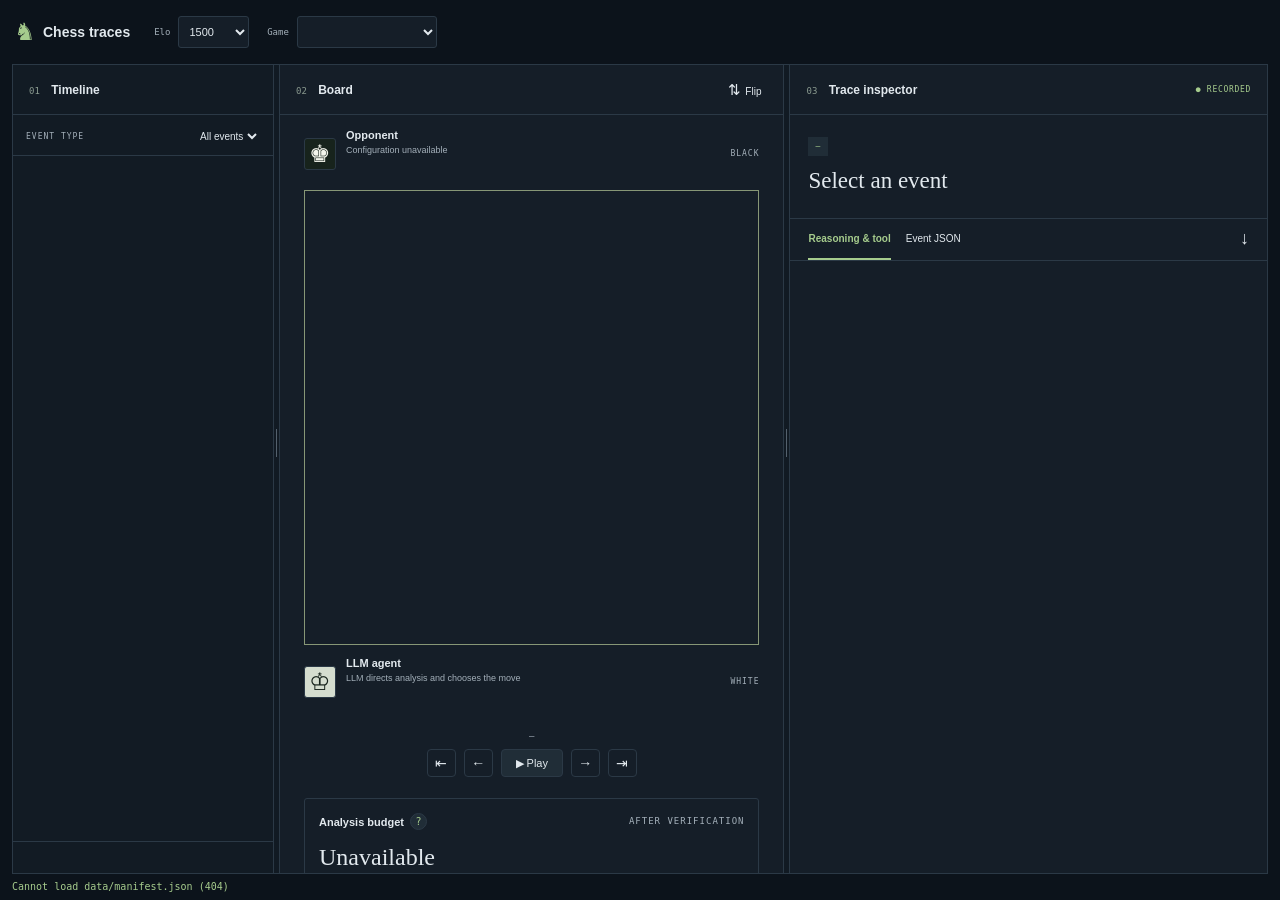
==== commit cb7fd60c: "feat: simplify trajectories to LLM-agent games only" ====
--- a/research_site/index.html
+++ b/research_site/index.html
@@ -1,14 +1,12 @@
 <!doctype html>
-<html lang="en"><head><meta charset="utf-8"><meta name="viewport" content="width=device-width,initial-scale=1"><meta name="description" content="Explore 40 recorded chess games: LLM + Tools and Tools Only against Stockfish at 1500 and 2000 Elo."><title>Chess trajectories — 40 recorded games</title><link rel="stylesheet" href="styles.css?v=28"></head>
+<html lang="en"><head><meta charset="utf-8"><meta name="viewport" content="width=device-width,initial-scale=1"><meta name="description" content="Explore 20 recorded LLM chess-agent games against Stockfish at 1500 and 2000 Elo."><title>Chess trajectories — 20 recorded games</title><link rel="stylesheet" href="styles.css?v=29"></head>
 <body class="viewer-page">
 <main class="viewer-main">
 <header class="viewer-toolbar" aria-label="Trajectory controls">
 <h1><span class="brand-icon" aria-hidden="true">♞</span> Chess traces</h1>
-<label class="mode-picker">Mode<select id="mode-select" aria-label="Strategy mode"><option value="" disabled>Recorded run</option><option value="harness">LLM + Tools</option><option value="search">Tools Only</option></select></label>
 <label class="elo-picker">Elo<select id="elo-select" aria-label="Opponent Elo"><option value="1500">1500</option><option value="2000">2000</option></select></label>
 <label class="game-picker">Game<select id="game-select"></select></label>
 </header>
-<div id="comparison" class="comparison-strip" aria-label="Results comparison at selected Elo"></div>
 <div class="mobile-tabs" role="tablist" aria-label="Viewer panels"><button role="tab" aria-selected="true" data-panel="timeline">Timeline</button><button role="tab" aria-selected="false" data-panel="board">Board</button><button role="tab" aria-selected="false" data-panel="trace">Trace</button></div>
 <div class="workspace" id="workspace" data-mobile="timeline">
 <section class="timeline-panel panel" aria-label="Event timeline"><div class="panel-heading"><h2><span class="panel-number">01</span> Timeline</h2><span id="event-count" class="quiet-label"></span></div><div class="timeline-controls"><label class="filter-label">EVENT TYPE<select id="event-filter"><option value="">All events</option></select></label></div><div id="timeline" class="timeline-list" tabindex="0" aria-label="Recorded events"></div><div class="timeline-footer"><span id="filter-status"></span></div></section>
@@ -26,4 +24,4 @@
 <p><strong>Depth is separate.</strong> Depth 4 targets White–Black–White–Black. If nodes run out, the last completed depth is retained. Quiescence may extend captures, promotions and check evasions, using the same budget.</p>
 <p>This does not limit LLM tokens, elapsed time or Stockfish’s search. LLM + Tools shows usage after the turn’s final verification. Tools Only shows total usage for that turn’s search.</p>
 </div>
-<script type="module" src="app.js?v=28"></script></body></html>
+<script type="module" src="app.js?v=29"></script></body></html>
--- a/research_site/styles.css
+++ b/research_site/styles.css
@@ -18,7 +18,7 @@
 .viewer-toolbar h1{display:flex;align-items:center;gap:7px;white-space:nowrap;margin:0 6px 0 0;font-size:14px;font-weight:600}
 .brand-icon{font-size:24px;line-height:1;color:var(--green)}
 .viewer-toolbar label{display:flex;align-items:center;gap:8px;min-width:0;font:9px var(--mono);color:var(--muted)}
-.mode-picker{width:235px}.elo-picker{width:95px}
+.elo-picker{width:95px}
 .game-picker{width:170px}
 .viewer-toolbar select{width:100%;min-width:0;border:1px solid var(--line);border-radius:3px;background:var(--white);font:11px Arial,sans-serif;color:var(--ink);padding:8px 6px;cursor:pointer}
 .filter-label{font:8px var(--mono);letter-spacing:1px;color:var(--muted);display:flex;flex-direction:column;gap:5px}
@@ -115,18 +115,17 @@
 @media(max-width:1100px) and (min-width:961px){.workspace{grid-template-columns:var(--left,210px) 7px minmax(300px,1fr) 7px var(--right,34%)}
 .board-scroll{padding:12px}
 .viewer-toolbar{gap:12px}
-.mode-picker{width:210px}
 .panel-heading{padding:0 11px}
 .recorded-indicator{display:none}
 }
 
 @media(max-width:960px){
 .viewer-main{padding:0 8px 8px}
-.viewer-toolbar{display:grid;grid-template-columns:minmax(0,1fr) 80px minmax(140px,1fr);gap:8px;padding:8px 0;min-height:0}
-.viewer-toolbar h1{font-size:13px;grid-column:1;grid-row:1;margin:0}
+.viewer-toolbar{display:grid;grid-template-columns:80px minmax(140px,1fr);gap:8px;padding:8px 0;min-height:0}
+.viewer-toolbar h1{font-size:13px;grid-column:1 / -1;grid-row:1;margin:0}
 .viewer-toolbar label{grid-row:2}
-.mode-picker{grid-column:1;width:100%}.elo-picker{grid-column:2;width:100%}
-.game-picker{grid-column:3;width:100%}
+.elo-picker{grid-column:1;width:100%}
+.game-picker{grid-column:2;width:100%}
 .mobile-tabs{display:flex;border:1px solid var(--line);border-bottom:0;min-height:37px}
 .mobile-tabs button{border:0;border-radius:0;flex:1;font-size:11px;background:var(--paper)}
 .mobile-tabs button[aria-selected=true]{background:var(--green);color:var(--on-accent)}
@@ -208,8 +207,4 @@
 .budget-tooltip>strong{font-size:12px;color:var(--green)}
 .budget-tooltip p{margin:10px 0 0}
 
-.comparison-strip{display:flex;align-items:center;gap:8px;flex-wrap:wrap;padding:0 2px 9px;flex-shrink:0}
-.comparison-strip:empty{display:none}
-.comparison-choice{font:10px/1.5 var(--mono);padding:5px 10px;background:transparent}
-.comparison-choice[aria-pressed=true]{background:var(--lime);border-color:#627e5a;color:var(--ink)}
-@media(max-width:600px){.viewer-toolbar label{flex-direction:column;align-items:stretch;gap:4px}.comparison-strip{gap:5px}.comparison-choice{font-size:9px;padding:4px 6px}}
+@media(max-width:600px){.viewer-toolbar label{flex-direction:column;align-items:stretch;gap:4px}}
